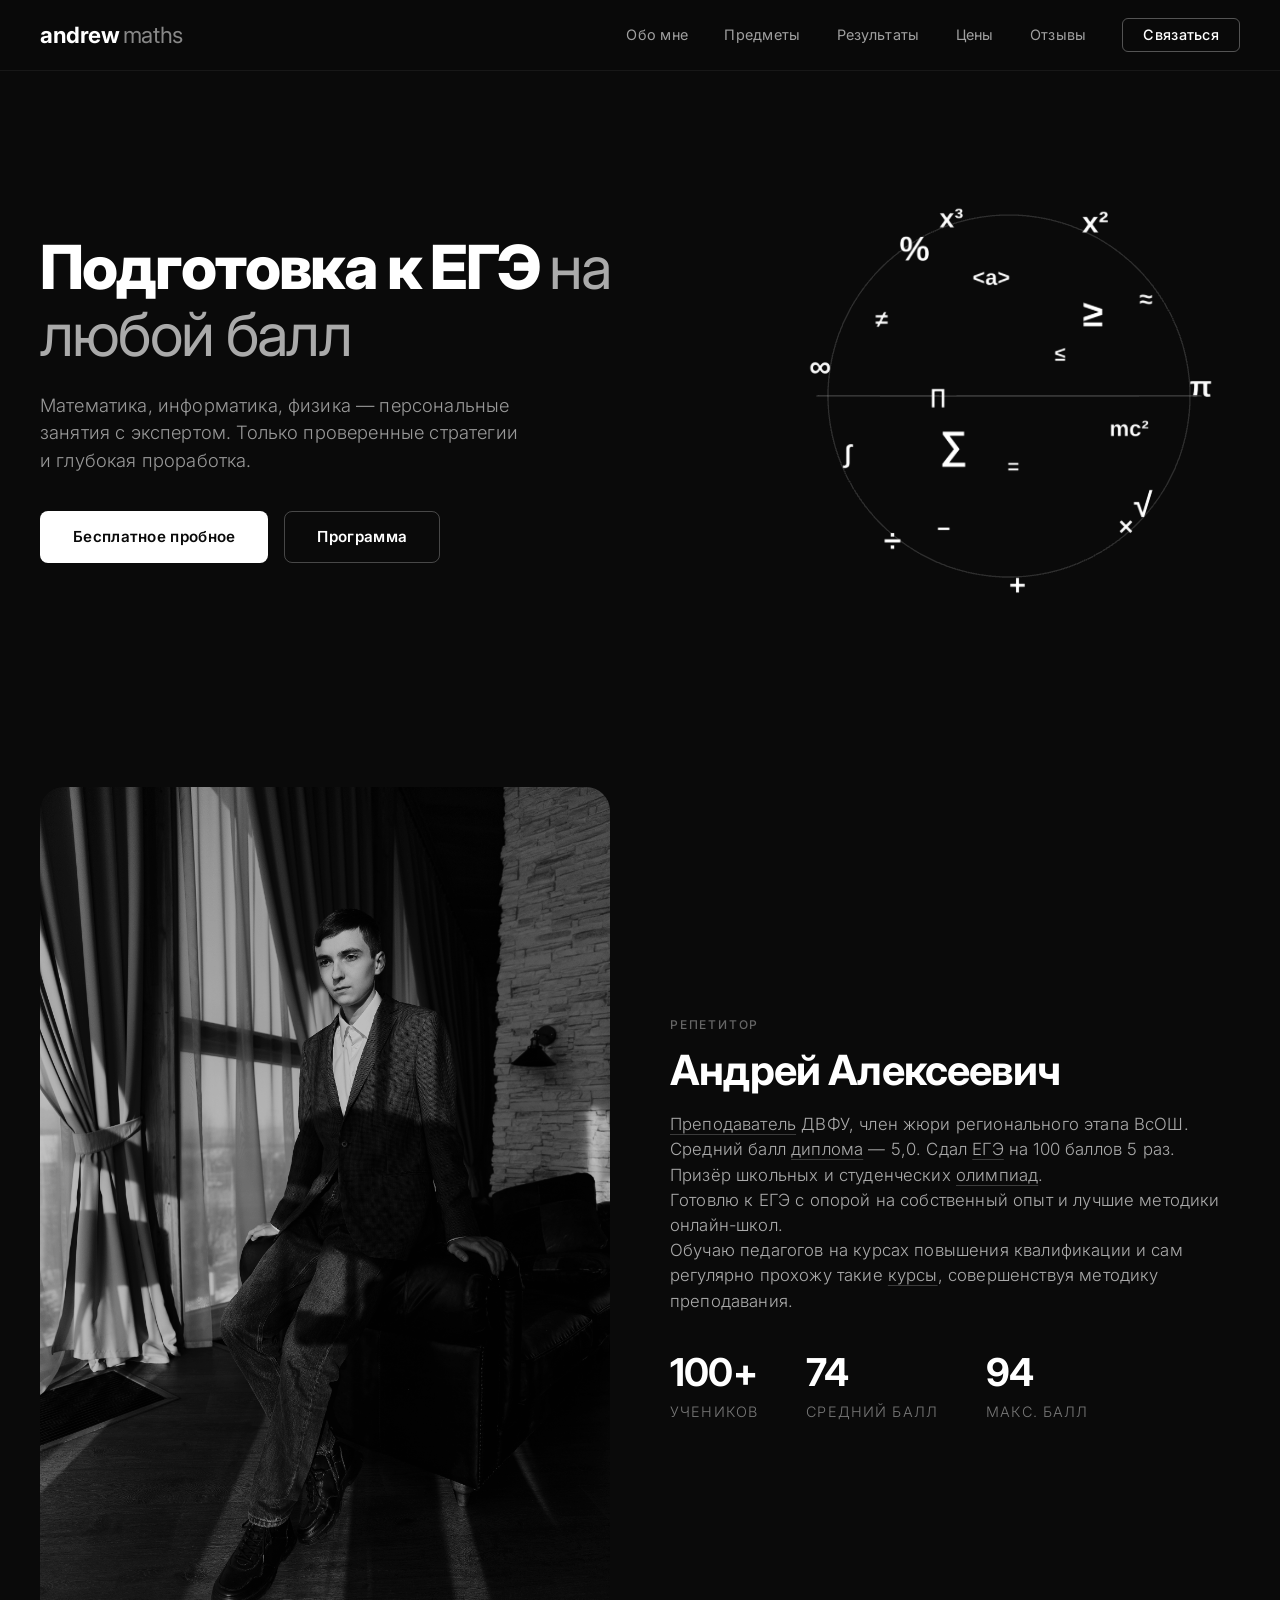
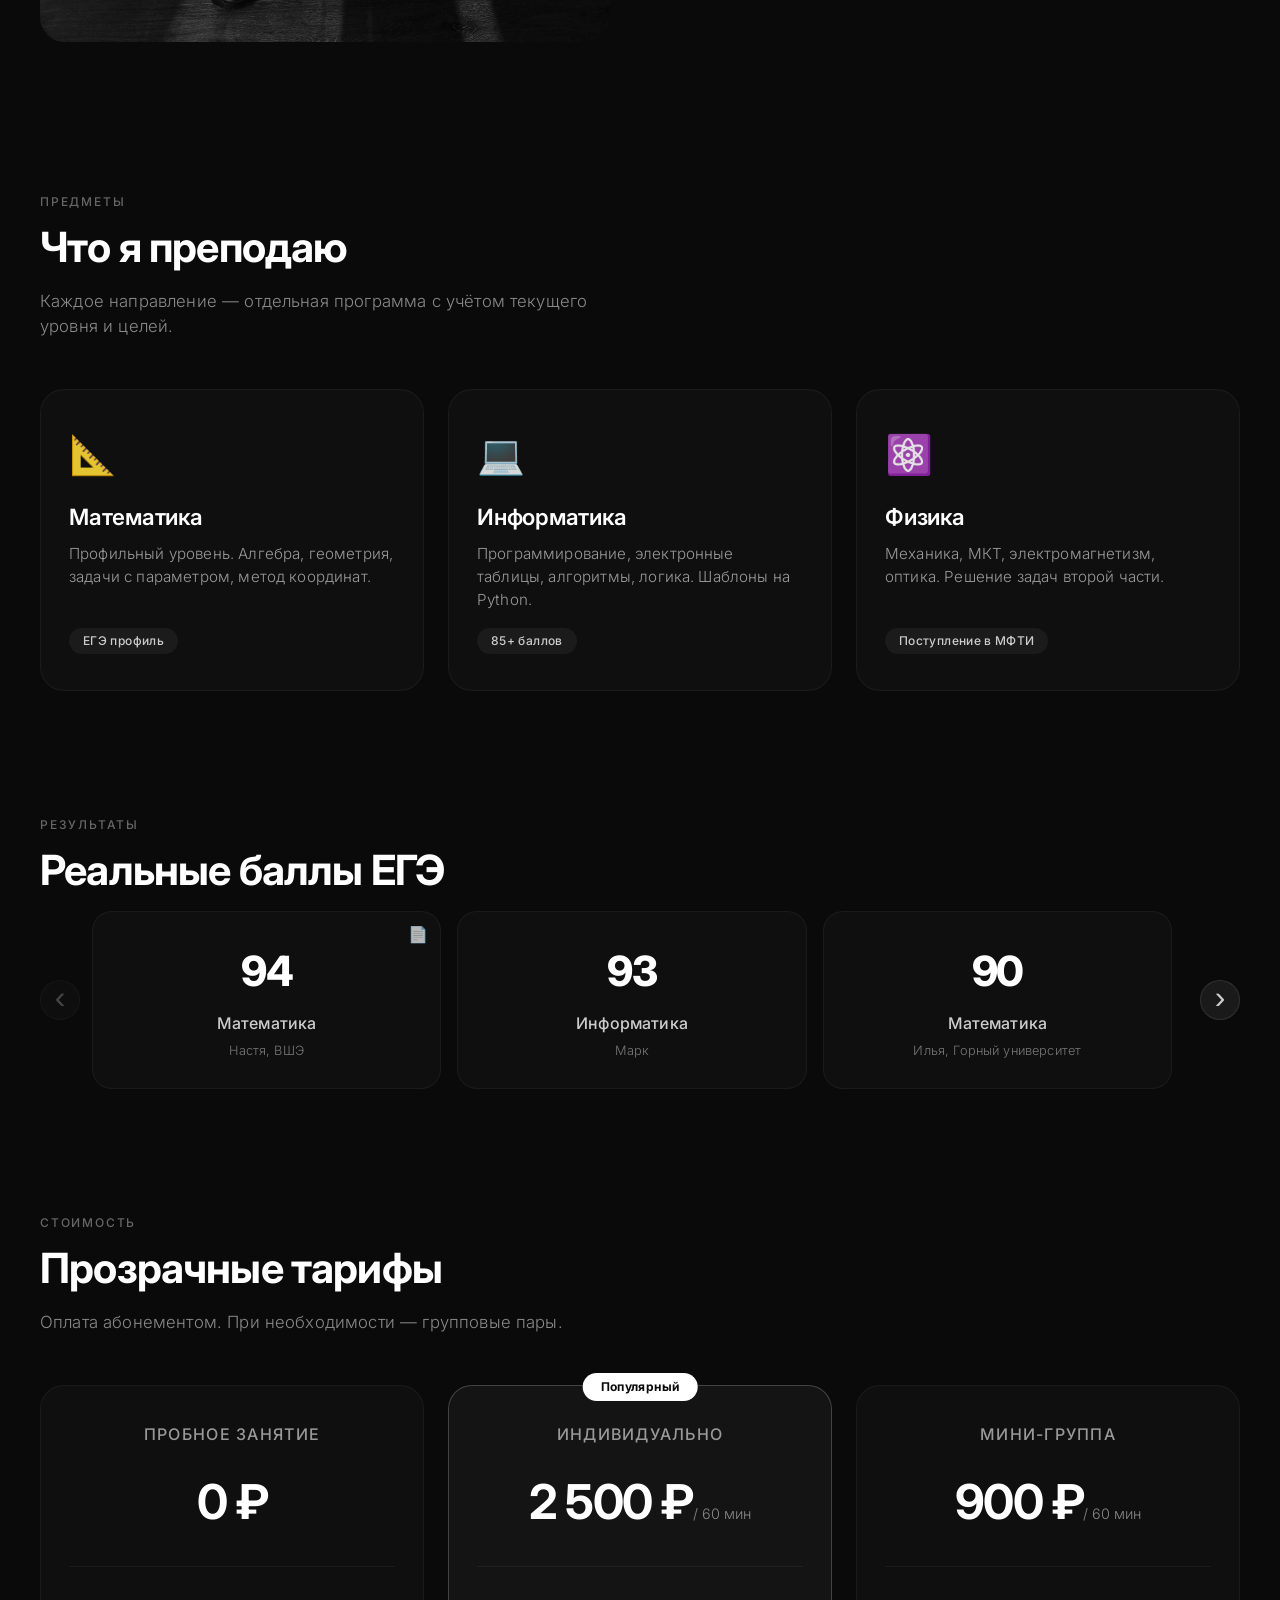
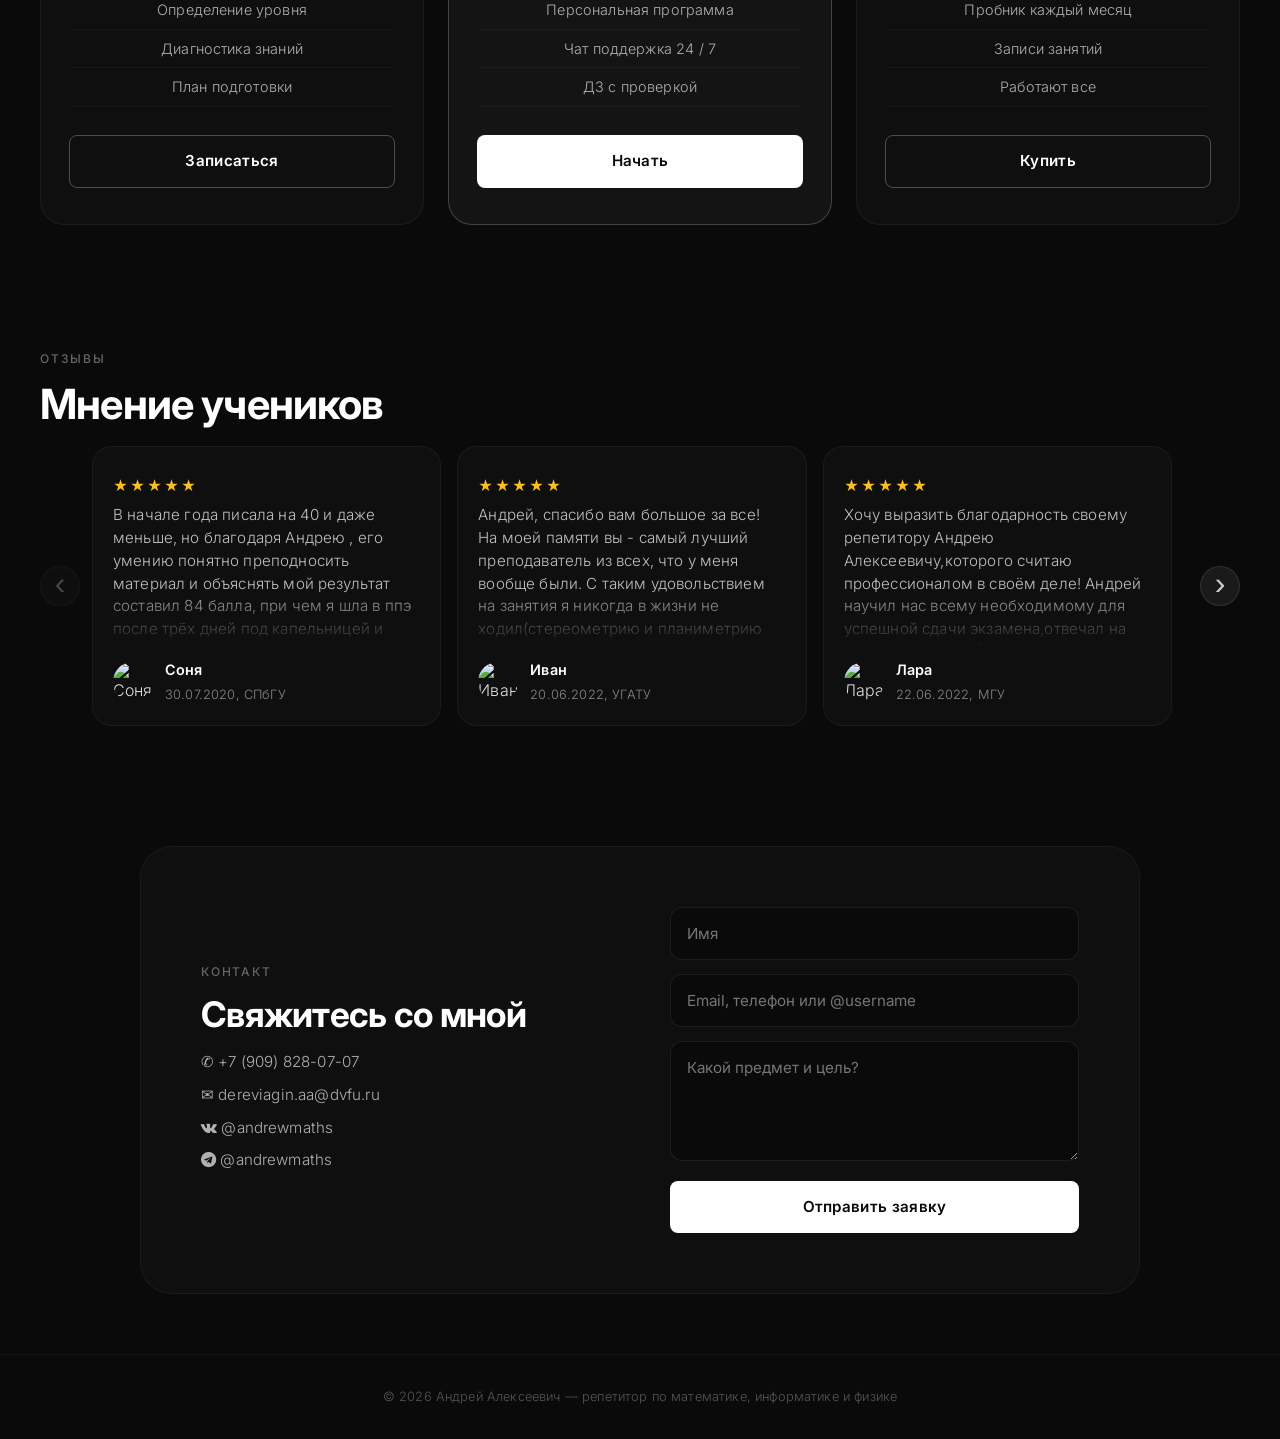
==== index.html @ 200a362a "search" ====
<!doctype html><html lang="en"><head><meta charset="utf-8"/><link rel="icon" type="image/svg+xml" href="data:image/svg+xml,
        <svg xmlns='http://www.w3.org/2000/svg' viewBox='0 0 100 100'>
          <rect width='100' height='100' rx='20' fill='%230a0a0a'/>
          <text x='50%25' y='52%25' dominant-baseline='middle' text-anchor='middle'
                font-family='Inter, sans-serif' font-weight='700' font-size='48'
                fill='%23ffffff' letter-spacing='-0.02em'>am</text>
        </svg>"><meta name="viewport" content="width=device-width,initial-scale=1"/><meta name="theme-color" content="#000000"/><meta name="description" content="Профессиональный репетитор по математике, информатике и физике"/><meta name="robots" content="index, follow"><link rel="manifest" href="./manifest.json"/><link rel="preconnect" href="https://fonts.googleapis.com"><link rel="preconnect" href="https://fonts.gstatic.com" crossorigin><link href="https://fonts.googleapis.com/css2?family=Inter:wght@300;400;500;600;700;800&display=swap" rel="stylesheet"><link rel="stylesheet" href="https://cdnjs.cloudflare.com/ajax/libs/font-awesome/4.7.0/css/font-awesome.min.css"><title>Андрей Алексеевич — репетитор по математике, информатике и физике | ЕГЭ</title><meta name="google-site-verification" content="Z67uycMbv_BQVOqnhxDj5h13oyRwPDEn9C5eAbbLmZs"/><script defer="defer" src="./static/js/main.f28dd991.js"></script><link href="./static/css/main.6a797fc1.css" rel="stylesheet"></head><body><noscript>You need to enable JavaScript to run this app.</noscript><div id="root"></div></body></html>
---- static/css/main.6a797fc1.css ----
*{box-sizing:border-box;margin:0;padding:0}body{background:#0a0a0a;color:#e0e0e0;font-family:Inter,sans-serif;font-weight:300;letter-spacing:.01em;line-height:1.5;scroll-behavior:smooth}.container{margin:0 auto;max-width:1200px;padding:0 24px}header{backdrop-filter:blur(18px);-webkit-backdrop-filter:blur(18px);background:#0a0a0ad9;border-bottom:1px solid #ffffff0f;position:-webkit-sticky;position:sticky;top:0;z-index:100}.header-inner{align-items:center;display:flex;justify-content:space-between;padding:18px 0}.logo{color:#fff;cursor:pointer;font-size:1.4rem;font-weight:700;letter-spacing:-.02em;text-decoration:none;white-space:nowrap}.logo span{color:#888;font-weight:400}nav li div{color:#a0a0a0;font-size:.9rem;font-weight:400;letter-spacing:.02em;text-decoration:none;transition:color .25s ease}nav li div:hover{color:#fff;cursor:pointer}.btn-nav{border:1px solid #ffffff4d;border-radius:6px;color:#fff!important;font-weight:500;padding:5px 20px;transition:all .25s ease}.btn-nav:hover{background:#fff;border-color:#fff;color:#0a0a0a!important}nav ul{display:flex;gap:36px;list-style:none}.burger,nav ul{align-items:center}.burger{background:none;border:none;cursor:pointer;display:none;flex-direction:column;gap:5px;justify-content:center;padding:4px;position:relative;z-index:101}.burger span{background:#e0e0e0;display:block;height:1.5px;transition:transform .3s ease,opacity .3s ease;width:22px}.burger.active span:first-child{transform:translateY(6.5px) rotate(45deg)}.burger.active span:nth-child(2){opacity:0}.burger.active span:nth-child(3){transform:translateY(-6.5px) rotate(-45deg)}.hero{padding:100px 0 80px}.hero-grid{grid-gap:60px;align-items:center;display:grid;gap:60px;grid-template-columns:1.2fr .8fr}.hero-text h1{color:#fff;font-size:3.8rem;font-weight:800;letter-spacing:-.03em;line-height:1.1;margin-bottom:24px}.hero-text h1 .accent{color:#aaa;font-weight:400}.hero-text p{color:#999;font-size:1.15rem;font-weight:300;margin-bottom:36px;max-width:480px}.hero-buttons{display:flex;flex-wrap:wrap;gap:16px}.btn{background:#fff;border:1px solid #0000;border-radius:8px;color:#0a0a0a;cursor:pointer;display:inline-block;font-size:.95rem;font-weight:600;letter-spacing:.02em;padding:14px 32px;text-align:center;text-decoration:none;transition:all .25s ease}.btn:hover{background:#0a0a0a;border-color:#fff;color:#fff}.btn-outline{background:#0000;border:1px solid #ffffff40;color:#fff}.btn-outline:hover{background:#fff;color:#0a0a0a}.section-tag{color:#666;display:inline-block;font-size:.75rem;font-weight:500;letter-spacing:.15em;margin-bottom:12px;text-transform:uppercase}.section-title{color:#fff;font-size:2.6rem;font-weight:700;letter-spacing:-.02em;line-height:1.2;margin-bottom:16px}.section-sub{color:#888;font-size:1.05rem;font-weight:300;margin-bottom:50px;max-width:550px}.about-grid{grid-gap:60px;align-items:center;display:grid;gap:60px;grid-template-columns:1fr 1fr}.about-image img{border-radius:24px;opacity:.8;width:100%}.doc-link{color:#aaa;cursor:pointer;text-decoration:underline;-webkit-text-decoration-color:#fff3;text-decoration-color:#fff3;text-underline-offset:4px;transition:all .25s}.doc-link:hover{color:#fff;-webkit-text-decoration-color:#fff;text-decoration-color:#fff}.stat-row{display:flex;gap:48px;margin-top:30px}.stat h3{color:#fff;font-size:2.4rem;font-weight:700;letter-spacing:-.02em}.stat p{color:#777;font-size:.9rem;letter-spacing:.08em;text-transform:uppercase}.bento-grid{grid-gap:24px;display:grid;gap:24px;grid-template-columns:repeat(3,1fr)}.bento-card{background:#0f0f0f;border:1px solid #ffffff0d;border-radius:24px;cursor:pointer;display:flex;flex-direction:column;padding:36px 28px;transition:all .3s ease}.bento-card:hover{background:#141414;border-color:#ffffff1f;transform:translateY(-4px)}.bento-card .icon{font-size:2.4rem;margin-bottom:16px;opacity:.9}.bento-card h3{color:#fff;font-size:1.4rem;font-weight:600;letter-spacing:-.01em;margin-bottom:10px}.bento-card p{color:#999;font-size:.95rem;line-height:1.5;margin-bottom:16px}.bento-card .tag{align-self:flex-start;background:#ffffff0d;border-radius:20px;color:#ccc;font-size:.75rem;font-weight:500;letter-spacing:.03em;margin-top:auto;padding:4px 14px}.results-grid{grid-gap:24px;display:grid;gap:24px;grid-template-columns:repeat(3,1fr);margin-top:20px}.result-card{padding:28px}.result-card .score{font-size:3.2rem}.pricing-grid{grid-gap:24px;display:grid;gap:24px;grid-template-columns:repeat(3,1fr)}.price-card{background:#0f0f0f;border:1px solid #ffffff0d;border-radius:24px;padding:36px 28px;text-align:center;transition:all .3s ease}.price-card.featured{background:#141414;border-color:#fff3;position:relative}.badge{background:#fff;border-radius:20px;color:#0a0a0a;font-size:.75rem;font-weight:700;left:50%;letter-spacing:.03em;padding:5px 18px;position:absolute;top:-13px;transform:translateX(-50%)}.price-card h3{color:#999;font-size:1rem;font-weight:500;letter-spacing:.08em;margin-bottom:20px;text-transform:uppercase}.price{color:#fff;font-size:3rem;font-weight:700;letter-spacing:-.03em;margin:16px 0;white-space:nowrap}.price span{color:#888;font-size:.9rem;font-weight:300;letter-spacing:0}.price-card ul{border-top:1px solid #ffffff0d;list-style:none;margin:28px 0;padding-top:24px}.price-card li{border-bottom:1px solid #ffffff08;color:#b0b0b0;font-size:.9rem;font-weight:300;padding:8px 0}.contact{background:#0f0f0f;border:1px solid #ffffff0d;border-radius:32px;margin:60px auto;max-width:1000px;padding:60px}.contact-grid{grid-gap:60px;align-items:center;display:grid;gap:60px;grid-template-columns:1fr 1fr}.contact-info p{color:#b0b0b0;font-size:.95rem;margin:10px 0}.contact-form input,.contact-form textarea{background:#0a0a0a;border:1px solid #ffffff14;border-radius:12px;color:#e0e0e0;font-family:Inter,sans-serif;font-size:.95rem;margin-bottom:14px;outline:none;padding:16px;transition:border-color .3s;width:100%}.contact-form input:focus,.contact-form textarea:focus{border-color:#ffffff4d}.contact-form textarea{height:120px;resize:vertical}.contact-form-contact:invalid{border-color:#7b4343}.btn-loading{color:#0000!important;opacity:.85;pointer-events:none;position:relative;transition:opacity .2s}.btn-loading:after{animation:btn-spin .6s linear infinite;border:2px solid #00000026;border-radius:50%;border-top-color:#0a0a0a;content:"";height:18px;left:50%;margin-left:-9px;margin-top:-9px;position:absolute;top:50%;width:18px;z-index:1}.btn-outline.btn-loading:after{border-color:#fff #fff3 #fff3}@keyframes btn-spin{to{transform:rotate(1turn)}}.success-placeholder{align-items:center;background:#0f0f0f;bottom:0;color:#aaa;display:none;font-size:.95rem;gap:12px;justify-content:center;padding:16px 20px;position:absolute;width:100%;z-index:100}.success-placeholder .icon{color:#888;font-size:1.2rem;font-weight:100}@keyframes fadeIn{0%{opacity:0;transform:translateY(6px)}to{opacity:1;transform:translateY(0)}}@keyframes fadeOut{0%{opacity:1;transform:translateY(0)}to{opacity:0;transform:translateY(-6px)}}.contact-form-container{position:relative}footer{border-top:1px solid #ffffff0a;color:#555;font-size:.8rem;padding:32px 0;text-align:center}.carousel-container{align-items:center;display:flex;gap:12px;position:relative}.carousel-viewport{flex:1 1;overflow:hidden}.carousel-track{display:flex;gap:16px;transition:transform .4s ease}.carousel-arrow{background:#1a1a1a;border:1px solid #ffffff1a;border-radius:50%;color:#ccc;cursor:pointer;display:flex;flex-shrink:0;font-size:2rem;height:40px;justify-content:center;line-height:1;padding:0;transition:all .2s;width:40px}.carousel-arrow:hover:not(:disabled){background:#fff;border-color:#fff;color:#0a0a0a}.carousel-arrow:disabled{cursor:default;opacity:.3;pointer-events:none}.result-card{background:#0f0f0f;border:1px solid #ffffff0d;border-radius:20px;cursor:default;flex-shrink:0;padding:28px 20px;position:relative;text-align:center}.result-card.clickable{cursor:pointer;transition:border-color .2s}.result-card.clickable:hover{border-color:#fff3}.result-card .score{color:#fff;font-size:2.6rem;font-weight:800;letter-spacing:-.03em;margin-bottom:8px}.result-card .subject{color:#ccc;font-size:1rem;font-weight:500}.result-card .desc{color:#777;font-size:.8rem;margin-top:6px}.blank-indicator{color:#888;font-size:1rem;opacity:.7;position:absolute;right:12px;top:10px}.testimonial-card{background:#0f0f0f;border:1px solid #ffffff0d;border-radius:20px;cursor:pointer;display:flex;flex-direction:column;flex-shrink:0;height:280px;overflow:hidden;padding:28px 20px 20px;text-align:left}.testimonial-top{flex:1 1;margin-bottom:12px;-webkit-mask-image:linear-gradient(180deg,#000 0,#000 65%,#0000);mask-image:linear-gradient(180deg,#000 0,#000 65%,#0000);min-height:0}.testimonial-card .stars{color:#fbbf24;font-size:.9rem;letter-spacing:2px;margin-bottom:8px}.testimonial-card .quote{color:silver;font-size:.95rem;line-height:1.5;margin-bottom:0}.client{align-items:center;display:flex;flex-shrink:0;gap:12px;position:relative;z-index:2}.client img{border-radius:50%;height:40px;object-fit:cover;width:40px}.client strong{color:#fff;display:block;font-size:.9rem;font-weight:600}.client span{color:#888;font-size:.8rem}.reviews-modal-overlay{align-items:center;-webkit-backdrop-filter:blur(6px);backdrop-filter:blur(6px);background:#000000d9;bottom:0;display:flex;justify-content:center;left:0;opacity:0;padding:16px;pointer-events:none;position:fixed;right:0;top:0;transition:opacity .3s ease;z-index:300}.reviews-modal-overlay.active{opacity:1;pointer-events:all}.reviews-modal{background:#0f0f0f;border:1px solid #ffffff14;border-radius:20px;box-shadow:0 20px 60px #000c;display:flex;flex-direction:column;max-height:80vh;max-width:900px;transform:translateY(20px);transition:transform .3s ease;width:100%}.reviews-modal-overlay.active .reviews-modal{transform:translateY(0)}.reviews-modal-header{align-items:flex-start;border-bottom:1px solid #ffffff0f;display:flex;justify-content:space-between;padding:24px 24px 16px}.reviews-modal-title{color:#fff;font-size:1.3rem;font-weight:600}.reviews-modal-body{flex:1 1;overflow-y:auto;padding:24px}.review-full{border-bottom:1px solid #ffffff0d;margin-bottom:24px;padding-bottom:24px}.review-full:last-child{border-bottom:none;margin-bottom:0}.review-full .stars{color:#fbbf24;margin-bottom:8px}.review-full .quote{color:silver;font-size:1rem;line-height:1.6;margin-bottom:12px}.review-full .client{align-items:center;cursor:pointer;display:flex;gap:12px;width:-webkit-fit-content;width:fit-content}.review-full .client img{border-radius:50%;height:40px;width:40px}.review-full .client strong{color:#fff;font-size:.95rem}.review-full .client span{color:#888;font-size:.8rem}.reviews-modal-footer{display:flex;justify-content:flex-end;padding:10px 24px 24px}.openedmodal{overflow-y:hidden}.reviews-modal-body{scrollbar-color:#333 #0f0f0f;scrollbar-width:thin}.reviews-modal-body::-webkit-scrollbar{width:4px}.reviews-modal-body::-webkit-scrollbar-track{background:#0f0f0f}.reviews-modal-body::-webkit-scrollbar-thumb{background:#333;border-radius:2px}.reviews-modal-body::-webkit-scrollbar-thumb:hover{background:#555}.review-imgs-container{display:flex;flex-wrap:wrap;justify-content:space-between}.review-img{margin-top:10px;object-fit:contain;width:48%}.subject-modal-overlay{align-items:center;backdrop-filter:blur(6px);-webkit-backdrop-filter:blur(6px);background:#000000d9;bottom:0;display:flex;justify-content:center;left:0;opacity:0;padding:16px;pointer-events:none;position:fixed;right:0;top:0;transition:opacity .3s ease;z-index:300}.subject-modal-overlay.active{opacity:1;pointer-events:all}.subject-modal{background:#0f0f0f;border:1px solid #ffffff14;border-radius:20px;box-shadow:0 20px 60px #000c;display:flex;flex-direction:column;max-height:80vh;max-width:650px;transform:translateY(20px);transition:transform .3s ease;width:100%}.subject-modal-overlay.active .subject-modal{transform:translateY(0)}.subject-modal-header{align-items:flex-start;border-bottom:1px solid #ffffff0f;display:flex;justify-content:space-between;padding:24px 24px 16px}.subject-modal-title{color:#fff;font-size:1.3rem;font-weight:600}.subject-modal-body{display:flex;flex:1 1;flex-direction:column;gap:20px;overflow-y:auto;padding:24px;scrollbar-color:#333 #0f0f0f;scrollbar-width:thin}.subject-modal-body::-webkit-scrollbar{width:4px}.subject-modal-body::-webkit-scrollbar-track{background:#0f0f0f}.subject-modal-body::-webkit-scrollbar-thumb{background:#333;border-radius:2px}.subject-modal-body::-webkit-scrollbar-thumb:hover{background:#555}.subject-block{background:#141414;border:1px solid #ffffff0d;border-radius:14px;padding:20px}.block-title{align-items:center;color:#fff;display:flex;font-size:1rem;font-weight:600;gap:8px;margin-bottom:12px}.block-title:before{background:#888;border-radius:50%;content:"";display:inline-block;height:8px;width:8px}#basicBlock .block-title:before{background:#888}#coreBlock .block-title:before{background:#f59e0b}#advancedBlock .block-title:before{background:#ef4444}.task-list{display:flex;flex-direction:column;gap:10px;list-style:none}.task-list li{align-items:baseline;border-bottom:1px solid #ffffff08;display:flex;gap:12px;justify-content:space-between;padding:6px 0}.task-list li:last-child{border-bottom:none}.topic-name{color:#ccc;flex:1 1;font-size:.9rem}.task-nums{color:#888;flex-shrink:0;font-size:.8rem;font-weight:500;min-width:100px;text-align:left;white-space:nowrap}.task-nums span{background:#1a1a1a;border:1px solid #ffffff14;border-radius:4px;color:#ccc;display:inline-block;margin-left:6px;padding:2px 6px}.docs-modal-overlay{align-items:center;-webkit-backdrop-filter:blur(6px);backdrop-filter:blur(6px);background:#000000e6;bottom:0;display:flex;justify-content:center;left:0;opacity:0;padding:16px;pointer-events:none;position:fixed;right:0;top:0;transition:opacity .3s ease;z-index:300}.docs-modal-overlay.active{opacity:1;pointer-events:all}.docs-modal{background:#0f0f0f;border:1px solid #ffffff14;border-radius:20px;box-shadow:0 20px 60px #000c;display:flex;flex-direction:column;max-height:90vh;max-width:1000px;transform:translateY(20px);transition:transform .3s ease;width:100%}.docs-modal-overlay.active .docs-modal{transform:translateY(0)}.docs-modal-header{align-items:center;border-bottom:1px solid #ffffff0f;display:flex;justify-content:space-between;padding:20px 24px 16px}.docs-modal-title{color:#fff;font-size:1.2rem;font-weight:600}.docs-modal-body{overflow-y:auto;padding:24px;scrollbar-color:#333 #0f0f0f;scrollbar-width:thin}.docs-modal-body::-webkit-scrollbar{width:4px}.docs-modal-body::-webkit-scrollbar-track{background:#0f0f0f}.docs-modal-body::-webkit-scrollbar-thumb{background:#333;border-radius:2px}.docs-modal-body::-webkit-scrollbar-thumb:hover{background:#555}.doc-card{background:#141414;border:1px solid #ffffff0d;border-radius:14px;margin-bottom:24px;overflow:hidden}.doc-card:last-child{margin-bottom:0}.doc-card img{background:#0a0a0a;display:block;object-fit:contain;width:100%}.doc-caption{color:#aaa;font-size:.9rem;padding:12px 16px;text-align:center}.docs-modal-footer{display:flex;justify-content:flex-end;padding:10px 24px 24px}.results-ege-modal-overlay{align-items:center;-webkit-backdrop-filter:blur(6px);backdrop-filter:blur(6px);background:#000000d9;bottom:0;display:flex;justify-content:center;left:0;opacity:0;padding:16px;pointer-events:none;position:fixed;right:0;top:0;transition:opacity .3s ease;z-index:300}.results-ege-modal-overlay.active{opacity:1;pointer-events:all}.results-ege-modal{background:#0f0f0f;border:1px solid #ffffff14;border-radius:20px;box-shadow:0 20px 60px #000c;display:flex;flex-direction:column;max-height:80vh;max-width:600px;transform:translateY(20px);transition:transform .3s ease;width:100%}.results-ege-modal-overlay.active .results-ege-modal{transform:translateY(0)}.results-ege-modal-header{align-items:center;border-bottom:1px solid #ffffff0f;display:flex;justify-content:space-between;padding:24px 24px 16px}.results-ege-modal-title{color:#fff;font-size:1.2rem;font-weight:600}.modal-close{background:none;border:none;color:#888;cursor:pointer;font-size:1.8rem;line-height:1}.modal-close:hover{color:#fff}.results-ege-modal-body{flex:1 1;overflow-y:auto;padding:16px 24px 24px;scrollbar-color:#333 #0f0f0f;scrollbar-width:thin}.results-ege-modal-body::-webkit-scrollbar{width:4px}.results-ege-modal-body::-webkit-scrollbar-track{background:#0f0f0f}.results-ege-modal-body::-webkit-scrollbar-thumb{background:#333;border-radius:2px}.results-ege-modal-body::-webkit-scrollbar-thumb:hover{background:#555}.table-wrapper{overflow-x:auto}.results-ege-table{border-collapse:collapse;font-size:.9rem;width:100%}.results-ege-table th{background:#141414;border-bottom:1px solid #ffffff0f;color:#888;font-size:.75rem;font-weight:500;letter-spacing:.05em;padding:12px 16px;text-align:left;text-transform:uppercase}.results-ege-table td{border-bottom:1px solid #ffffff0a;color:#ccc;padding:12px 16px}.results-ege-table tbody tr:hover{background:#141414}.results-ege-table tbody tr:last-child td{border-bottom:none}.blanks-link{border-bottom:1px dashed #fff3;color:#aaa;font-size:.85rem;text-decoration:none;transition:.2s}.blanks-link:hover{border-color:#fff;color:#fff}.results-ege-modal-footer{display:flex;justify-content:flex-end;padding:10px 24px 24px}.results-ege-withblanks{cursor:pointer}@media (min-width:800px) and (max-width:1249px){.header-inner,.mobile-container{padding-left:20px;padding-right:20px}.price{font-size:2rem}}@media (max-width:799px){.review-img{width:100%}.header-inner,.mobile-container{padding-left:20px;padding-right:20px}.contact{padding:30px}.about-grid,.bento-grid,.contact-grid,.hero-grid,.pricing-grid,.results-grid,.testimonial-grid{grid-template-columns:1fr}.hero-text h1{font-size:2.4rem}.hero-image{display:none}.section-title{font-size:2rem}.burger{display:flex;z-index:101}nav ul{align-items:center;-webkit-backdrop-filter:blur(16px);backdrop-filter:blur(16px);background:#0a0a0afa;box-sizing:border-box;display:flex;flex-direction:column;gap:24px;height:auto;justify-content:flex-start;left:0;margin:0;min-height:100vh;padding:100px 20px 60px;position:fixed;right:0;top:0;transform:translateY(-100%);transition:transform .4s ease;z-index:100}nav ul.active{transform:translateY(0)}.carousel-arrow{display:none}.carousel-viewport{-webkit-overflow-scrolling:touch;overflow-x:auto;padding-bottom:8px;scroll-snap-type:x mandatory}.carousel-track{gap:12px}.carousel-viewport::-webkit-scrollbar{display:none}.result-card,.testimonial-card{flex:0 0 80%!important;scroll-snap-align:start}.success-placeholder{padding:10px}}
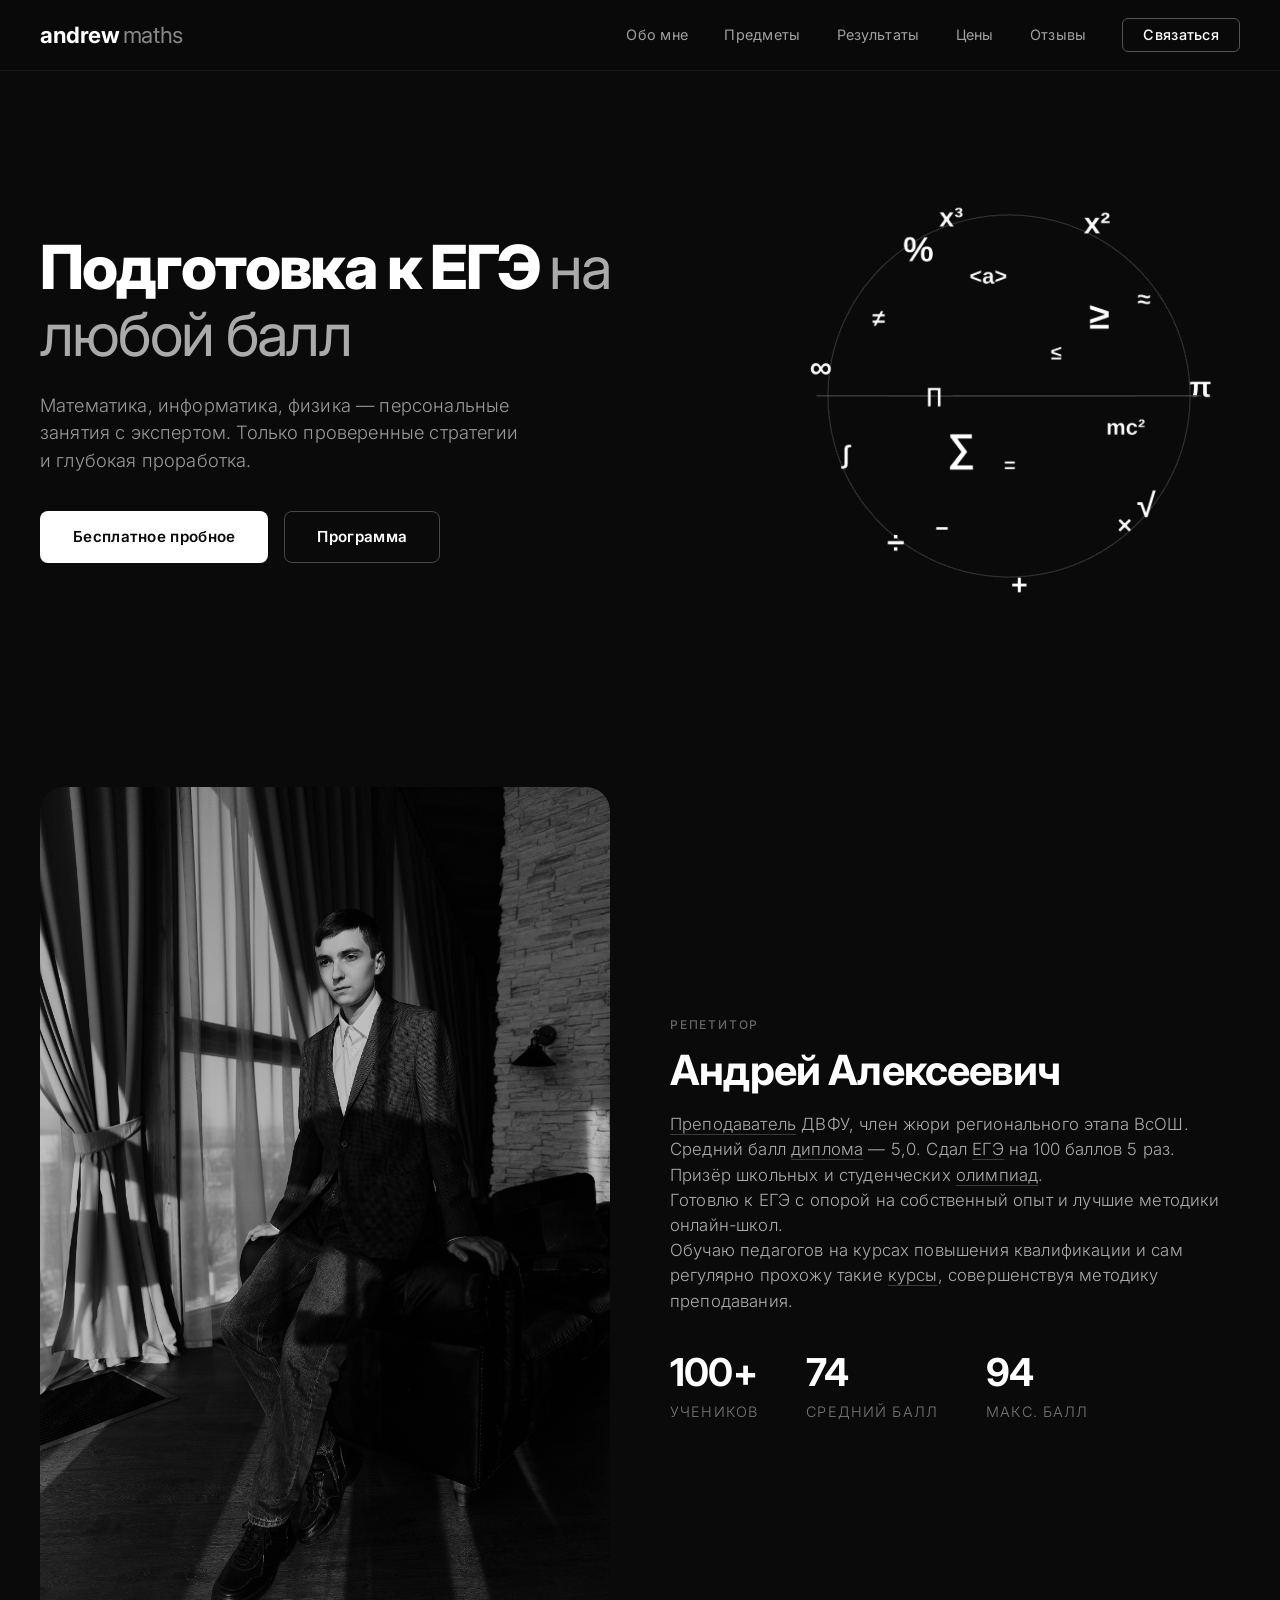
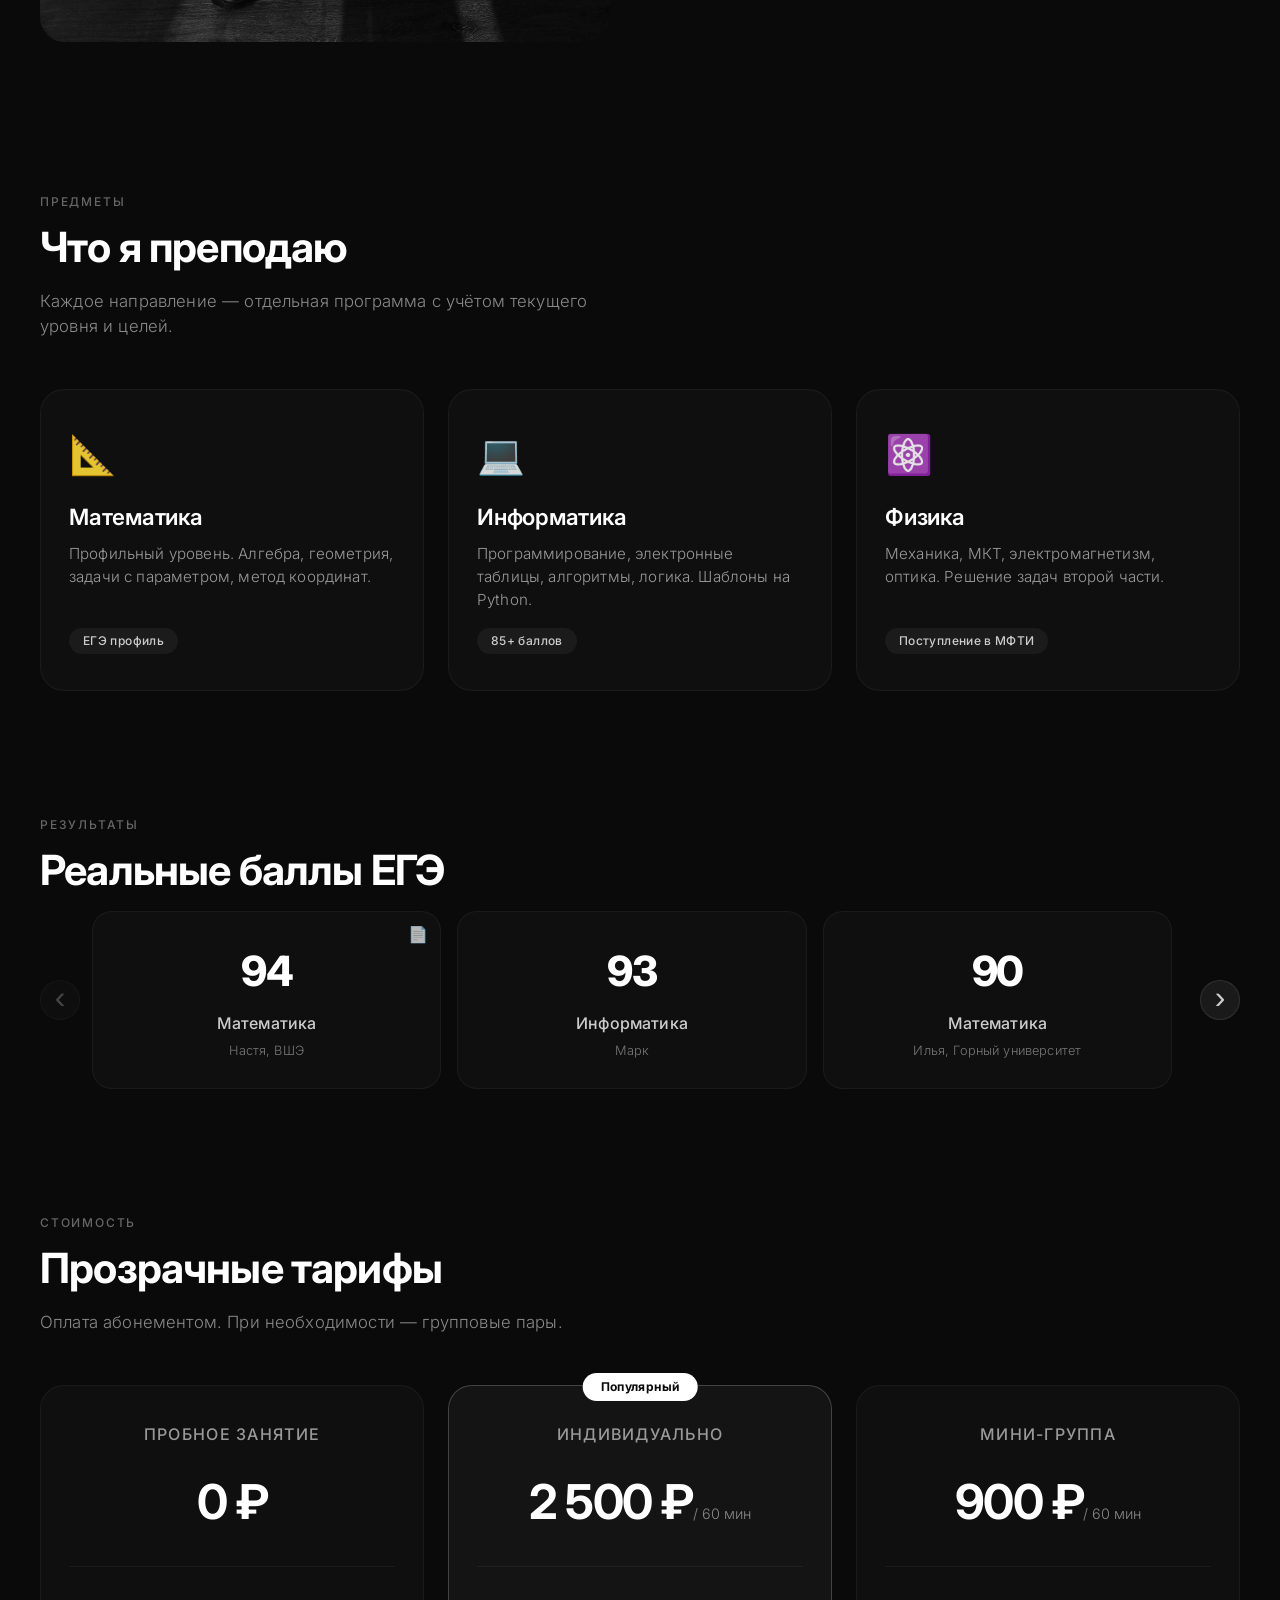
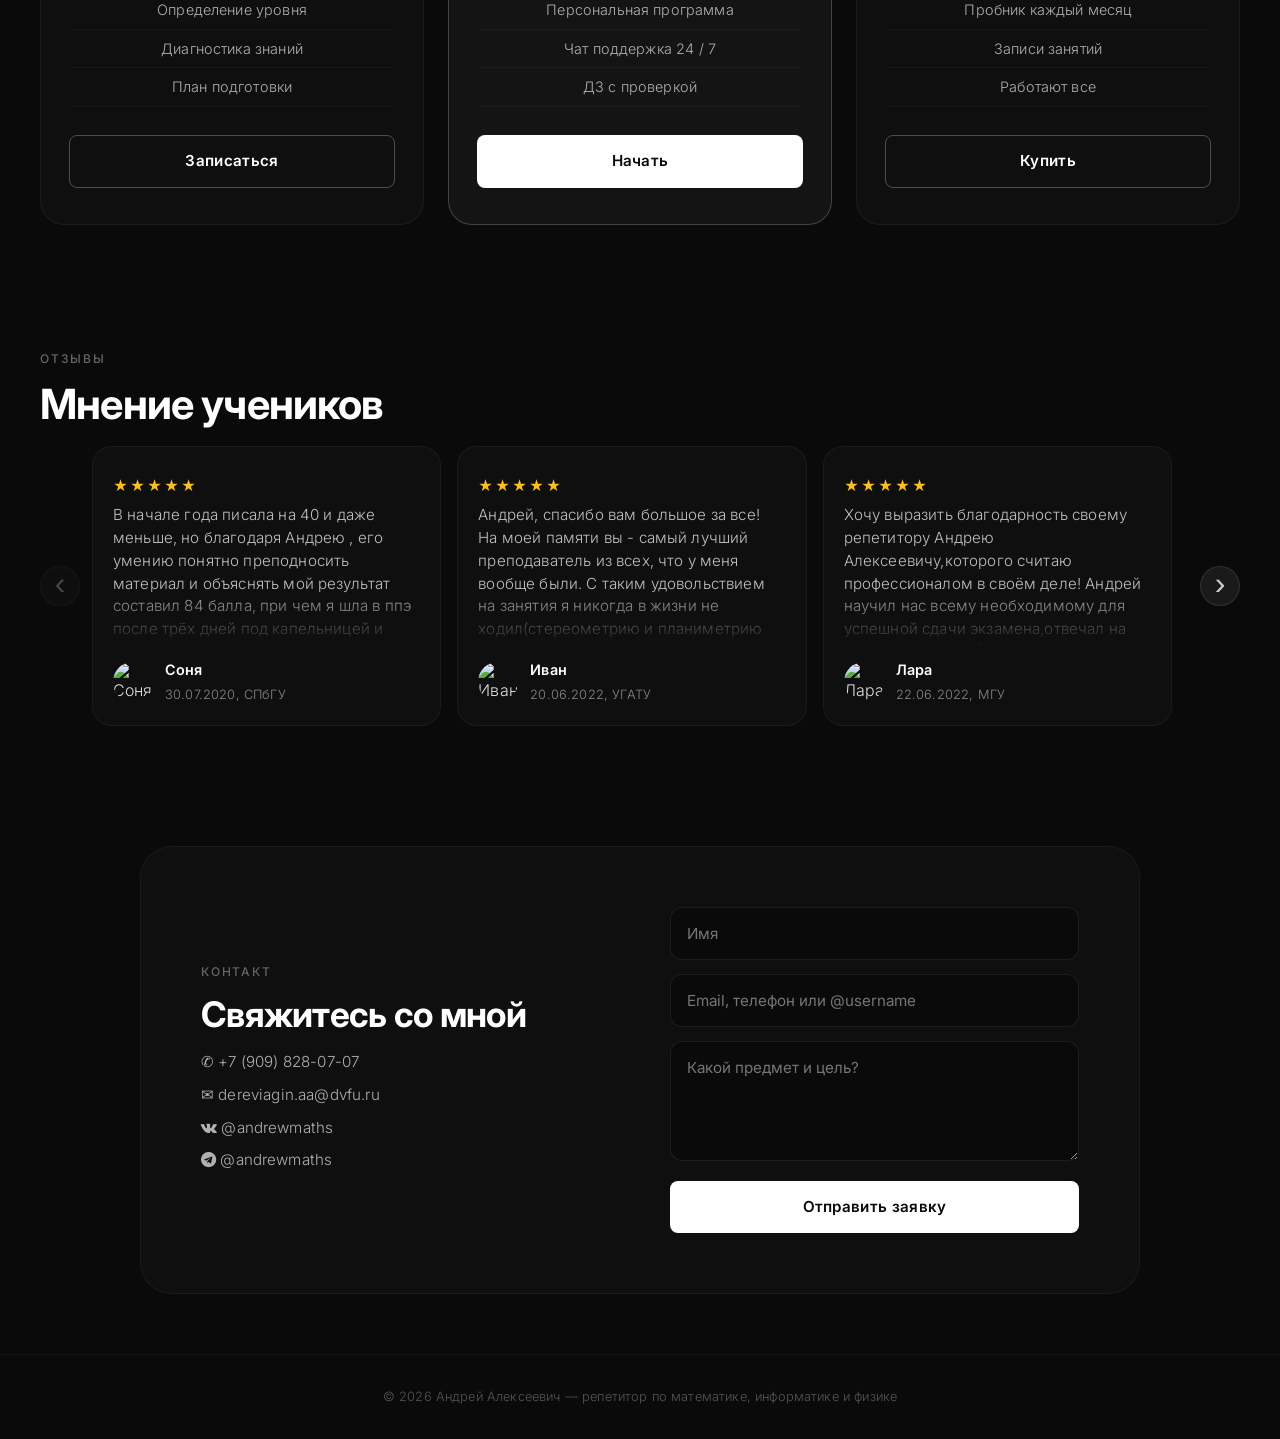
==== commit 73f261f6: "fix reviews" ====
--- a/index.html
+++ b/index.html
@@ -4,4 +4,4 @@
           <text x='50%25' y='52%25' dominant-baseline='middle' text-anchor='middle'
                 font-family='Inter, sans-serif' font-weight='700' font-size='48'
                 fill='%23ffffff' letter-spacing='-0.02em'>am</text>
-        </svg>"><meta name="viewport" content="width=device-width,initial-scale=1"/><meta name="theme-color" content="#000000"/><meta name="description" content="Профессиональный репетитор по математике, информатике и физике"/><meta name="robots" content="index, follow"><link rel="manifest" href="./manifest.json"/><link rel="preconnect" href="https://fonts.googleapis.com"><link rel="preconnect" href="https://fonts.gstatic.com" crossorigin><link href="https://fonts.googleapis.com/css2?family=Inter:wght@300;400;500;600;700;800&display=swap" rel="stylesheet"><link rel="stylesheet" href="https://cdnjs.cloudflare.com/ajax/libs/font-awesome/4.7.0/css/font-awesome.min.css"><title>Андрей Алексеевич — репетитор по математике, информатике и физике | ЕГЭ</title><meta name="google-site-verification" content="Z67uycMbv_BQVOqnhxDj5h13oyRwPDEn9C5eAbbLmZs"/><script defer="defer" src="./static/js/main.f28dd991.js"></script><link href="./static/css/main.6a797fc1.css" rel="stylesheet"></head><body><noscript>You need to enable JavaScript to run this app.</noscript><div id="root"></div></body></html>+        </svg>"><meta name="viewport" content="width=device-width,initial-scale=1"/><meta name="theme-color" content="#000000"/><meta name="description" content="Профессиональный репетитор по математике, информатике и физике"/><meta name="robots" content="index, follow"><link rel="manifest" href="./manifest.json"/><link rel="preconnect" href="https://fonts.googleapis.com"><link rel="preconnect" href="https://fonts.gstatic.com" crossorigin><link href="https://fonts.googleapis.com/css2?family=Inter:wght@300;400;500;600;700;800&display=swap" rel="stylesheet"><link rel="stylesheet" href="https://cdnjs.cloudflare.com/ajax/libs/font-awesome/4.7.0/css/font-awesome.min.css"><title>Андрей Алексеевич — репетитор по математике, информатике и физике | ЕГЭ</title><meta name="google-site-verification" content="Z67uycMbv_BQVOqnhxDj5h13oyRwPDEn9C5eAbbLmZs"/><script defer="defer" src="./static/js/main.4a239598.js"></script><link href="./static/css/main.1c7e391f.css" rel="stylesheet"></head><body><noscript>You need to enable JavaScript to run this app.</noscript><div id="root"></div></body></html>
--- a/static/css/main.1c7e391f.css
+++ b/static/css/main.1c7e391f.css
@@ -0,0 +1 @@
+*{box-sizing:border-box;margin:0;padding:0}body{background:#0a0a0a;color:#e0e0e0;font-family:Inter,sans-serif;font-weight:300;letter-spacing:.01em;line-height:1.5;scroll-behavior:smooth}.container{margin:0 auto;max-width:1200px;padding:0 24px}header{backdrop-filter:blur(18px);-webkit-backdrop-filter:blur(18px);background:#0a0a0ad9;border-bottom:1px solid #ffffff0f;position:-webkit-sticky;position:sticky;top:0;z-index:100}.header-inner{align-items:center;display:flex;justify-content:space-between;padding:18px 0}.logo{color:#fff;cursor:pointer;font-size:1.4rem;font-weight:700;letter-spacing:-.02em;text-decoration:none;white-space:nowrap}.logo span{color:#888;font-weight:400}nav li div{color:#a0a0a0;font-size:.9rem;font-weight:400;letter-spacing:.02em;text-decoration:none;transition:color .25s ease}nav li div:hover{color:#fff;cursor:pointer}.btn-nav{border:1px solid #ffffff4d;border-radius:6px;color:#fff!important;font-weight:500;padding:5px 20px;transition:all .25s ease}.btn-nav:hover{background:#fff;border-color:#fff;color:#0a0a0a!important}nav ul{display:flex;gap:36px;list-style:none}.burger,nav ul{align-items:center}.burger{background:none;border:none;cursor:pointer;display:none;flex-direction:column;gap:5px;justify-content:center;padding:4px;position:relative;z-index:101}.burger span{background:#e0e0e0;display:block;height:1.5px;transition:transform .3s ease,opacity .3s ease;width:22px}.burger.active span:first-child{transform:translateY(6.5px) rotate(45deg)}.burger.active span:nth-child(2){opacity:0}.burger.active span:nth-child(3){transform:translateY(-6.5px) rotate(-45deg)}.hero{padding:100px 0 80px}.hero-grid{grid-gap:60px;align-items:center;display:grid;gap:60px;grid-template-columns:1.2fr .8fr}.hero-text h1{color:#fff;font-size:3.8rem;font-weight:800;letter-spacing:-.03em;line-height:1.1;margin-bottom:24px}.hero-text h1 .accent{color:#aaa;font-weight:400}.hero-text p{color:#999;font-size:1.15rem;font-weight:300;margin-bottom:36px;max-width:480px}.hero-buttons{display:flex;flex-wrap:wrap;gap:16px}.btn{background:#fff;border:1px solid #0000;border-radius:8px;color:#0a0a0a;cursor:pointer;display:inline-block;font-size:.95rem;font-weight:600;letter-spacing:.02em;padding:14px 32px;text-align:center;text-decoration:none;transition:all .25s ease}.btn:hover{background:#0a0a0a;border-color:#fff;color:#fff}.btn-outline{background:#0000;border:1px solid #ffffff40;color:#fff}.btn-outline:hover{background:#fff;color:#0a0a0a}.section-tag{color:#666;display:inline-block;font-size:.75rem;font-weight:500;letter-spacing:.15em;margin-bottom:12px;text-transform:uppercase}.section-title{color:#fff;font-size:2.6rem;font-weight:700;letter-spacing:-.02em;line-height:1.2;margin-bottom:16px}.section-sub{color:#888;font-size:1.05rem;font-weight:300;margin-bottom:50px;max-width:550px}.about-grid{grid-gap:60px;align-items:center;display:grid;gap:60px;grid-template-columns:1fr 1fr}.about-image img{border-radius:24px;opacity:.8;width:100%}.doc-link{color:#aaa;cursor:pointer;text-decoration:underline;-webkit-text-decoration-color:#fff3;text-decoration-color:#fff3;text-underline-offset:4px;transition:all .25s}.doc-link:hover{color:#fff;-webkit-text-decoration-color:#fff;text-decoration-color:#fff}.stat-row{display:flex;gap:48px;margin-top:30px}.stat h3{color:#fff;font-size:2.4rem;font-weight:700;letter-spacing:-.02em}.stat p{color:#777;font-size:.9rem;letter-spacing:.08em;text-transform:uppercase}.bento-grid{grid-gap:24px;display:grid;gap:24px;grid-template-columns:repeat(3,1fr)}.bento-card{background:#0f0f0f;border:1px solid #ffffff0d;border-radius:24px;cursor:pointer;display:flex;flex-direction:column;padding:36px 28px;transition:all .3s ease}.bento-card:hover{background:#141414;border-color:#ffffff1f;transform:translateY(-4px)}.bento-card .icon{font-size:2.4rem;margin-bottom:16px;opacity:.9}.bento-card h3{color:#fff;font-size:1.4rem;font-weight:600;letter-spacing:-.01em;margin-bottom:10px}.bento-card p{color:#999;font-size:.95rem;line-height:1.5;margin-bottom:16px}.bento-card .tag{align-self:flex-start;background:#ffffff0d;border-radius:20px;color:#ccc;font-size:.75rem;font-weight:500;letter-spacing:.03em;margin-top:auto;padding:4px 14px}.results-grid{grid-gap:24px;display:grid;gap:24px;grid-template-columns:repeat(3,1fr);margin-top:20px}.result-card{padding:28px}.result-card .score{font-size:3.2rem}.pricing-grid{grid-gap:24px;display:grid;gap:24px;grid-template-columns:repeat(3,1fr)}.price-card{background:#0f0f0f;border:1px solid #ffffff0d;border-radius:24px;padding:36px 28px;text-align:center;transition:all .3s ease}.price-card.featured{background:#141414;border-color:#fff3;position:relative}.badge{background:#fff;border-radius:20px;color:#0a0a0a;font-size:.75rem;font-weight:700;left:50%;letter-spacing:.03em;padding:5px 18px;position:absolute;top:-13px;transform:translateX(-50%)}.price-card h3{color:#999;font-size:1rem;font-weight:500;letter-spacing:.08em;margin-bottom:20px;text-transform:uppercase}.price{color:#fff;font-size:3rem;font-weight:700;letter-spacing:-.03em;margin:16px 0;white-space:nowrap}.price span{color:#888;font-size:.9rem;font-weight:300;letter-spacing:0}.price-card ul{border-top:1px solid #ffffff0d;list-style:none;margin:28px 0;padding-top:24px}.price-card li{border-bottom:1px solid #ffffff08;color:#b0b0b0;font-size:.9rem;font-weight:300;padding:8px 0}.contact{background:#0f0f0f;border:1px solid #ffffff0d;border-radius:32px;margin:60px auto;max-width:1000px;padding:60px}.contact-grid{grid-gap:60px;align-items:center;display:grid;gap:60px;grid-template-columns:1fr 1fr}.contact-info p{color:#b0b0b0;font-size:.95rem;margin:10px 0}.contact-form input,.contact-form textarea{background:#0a0a0a;border:1px solid #ffffff14;border-radius:12px;color:#e0e0e0;font-family:Inter,sans-serif;font-size:.95rem;margin-bottom:14px;outline:none;padding:16px;transition:border-color .3s;width:100%}.contact-form input:focus,.contact-form textarea:focus{border-color:#ffffff4d}.contact-form textarea{height:120px;resize:vertical}.contact-form-contact:invalid{border-color:#7b4343}.btn-loading{color:#0000!important;opacity:.85;pointer-events:none;position:relative;transition:opacity .2s}.btn-loading:after{animation:btn-spin .6s linear infinite;border:2px solid #00000026;border-radius:50%;border-top-color:#0a0a0a;content:"";height:18px;left:50%;margin-left:-9px;margin-top:-9px;position:absolute;top:50%;width:18px;z-index:1}.btn-outline.btn-loading:after{border-color:#fff #fff3 #fff3}@keyframes btn-spin{to{transform:rotate(1turn)}}.success-placeholder{align-items:center;background:#0f0f0f;bottom:0;color:#aaa;display:none;font-size:.95rem;gap:12px;justify-content:center;padding:16px 20px;position:absolute;width:100%;z-index:100}.success-placeholder .icon{color:#888;font-size:1.2rem;font-weight:100}@keyframes fadeIn{0%{opacity:0;transform:translateY(6px)}to{opacity:1;transform:translateY(0)}}@keyframes fadeOut{0%{opacity:1;transform:translateY(0)}to{opacity:0;transform:translateY(-6px)}}.contact-form-container{position:relative}footer{border-top:1px solid #ffffff0a;color:#555;font-size:.8rem;padding:32px 0;text-align:center}.carousel-container{align-items:center;display:flex;gap:12px;position:relative}.carousel-viewport{flex:1 1;overflow:hidden}.carousel-track{display:flex;gap:16px;transition:transform .4s ease}.carousel-arrow{background:#1a1a1a;border:1px solid #ffffff1a;border-radius:50%;color:#ccc;cursor:pointer;display:flex;flex-shrink:0;font-size:2rem;height:40px;justify-content:center;line-height:1;padding:0;transition:all .2s;width:40px}.carousel-arrow:hover:not(:disabled){background:#fff;border-color:#fff;color:#0a0a0a}.carousel-arrow:disabled{cursor:default;opacity:.3;pointer-events:none}.result-card{background:#0f0f0f;border:1px solid #ffffff0d;border-radius:20px;cursor:default;flex-shrink:0;padding:28px 20px;position:relative;text-align:center}.result-card.clickable{cursor:pointer;transition:border-color .2s}.result-card.clickable:hover{border-color:#fff3}.result-card .score{color:#fff;font-size:2.6rem;font-weight:800;letter-spacing:-.03em;margin-bottom:8px}.result-card .subject{color:#ccc;font-size:1rem;font-weight:500}.result-card .desc{color:#777;font-size:.8rem;margin-top:6px}.blank-indicator{color:#888;font-size:1rem;opacity:.7;position:absolute;right:12px;top:10px}.testimonial-card{background:#0f0f0f;border:1px solid #ffffff0d;border-radius:20px;cursor:pointer;display:flex;flex-direction:column;flex-shrink:0;height:280px;overflow:hidden;padding:28px 20px 20px;text-align:left}.testimonial-top{flex:1 1;margin-bottom:12px;-webkit-mask-image:linear-gradient(180deg,#000 0,#000 65%,#0000);mask-image:linear-gradient(180deg,#000 0,#000 65%,#0000);min-height:0}.testimonial-card .stars{color:#fbbf24;font-size:.9rem;letter-spacing:2px;margin-bottom:8px}.testimonial-card .quote{color:silver;font-size:.95rem;line-height:1.5;margin-bottom:0}.client{align-items:center;display:flex;flex-shrink:0;gap:12px;position:relative;z-index:2}.client img{border-radius:50%;height:40px;object-fit:cover;width:40px}.client strong{color:#fff;display:block;font-size:.9rem;font-weight:600}.client span{color:#888;font-size:.8rem}.reviews-modal-overlay{align-items:center;-webkit-backdrop-filter:blur(6px);backdrop-filter:blur(6px);background:#000000d9;bottom:0;display:flex;justify-content:center;left:0;opacity:0;padding:16px;pointer-events:none;position:fixed;right:0;top:0;transition:opacity .3s ease;z-index:300}.reviews-modal-overlay.active{opacity:1;pointer-events:all}.reviews-modal{background:#0f0f0f;border:1px solid #ffffff14;border-radius:20px;box-shadow:0 20px 60px #000c;display:flex;flex-direction:column;max-height:80vh;max-width:900px;transform:translateY(20px);transition:transform .3s ease;width:100%}.reviews-modal-overlay.active .reviews-modal{transform:translateY(0)}.reviews-modal-header{align-items:flex-start;border-bottom:1px solid #ffffff0f;display:flex;justify-content:space-between;padding:24px 24px 16px}.reviews-modal-title{color:#fff;font-size:1.3rem;font-weight:600}.reviews-modal-body{flex:1 1;overflow-y:auto;padding:24px}.review-full{border-bottom:1px solid #ffffff0d;margin-bottom:24px;padding-bottom:24px}.review-full:last-child{border-bottom:none;margin-bottom:0}.review-full .stars{color:#fbbf24;margin-bottom:8px}.review-full .quote{color:silver;font-size:1rem;line-height:1.6;margin-bottom:12px}.review-full .client{align-items:center;cursor:pointer;display:flex;gap:12px;width:-webkit-fit-content;width:fit-content}.review-full .client img{border-radius:50%;height:40px;width:40px}.review-full .client strong{color:#fff;font-size:.95rem}.review-full .client span{color:#888;font-size:.8rem}.reviews-modal-footer{display:flex;justify-content:flex-end;padding:10px 24px 24px}.openedmodal{overflow-y:hidden}.reviews-modal-body{scrollbar-color:#333 #0f0f0f;scrollbar-width:thin}.reviews-modal-body::-webkit-scrollbar{width:4px}.reviews-modal-body::-webkit-scrollbar-track{background:#0f0f0f}.reviews-modal-body::-webkit-scrollbar-thumb{background:#333;border-radius:2px}.reviews-modal-body::-webkit-scrollbar-thumb:hover{background:#555}.review-imgs-container{display:flex;flex-wrap:wrap;justify-content:space-between}.review-img{margin-bottom:10px;margin-top:10px;object-fit:contain;width:48%}.subject-modal-overlay{align-items:center;backdrop-filter:blur(6px);-webkit-backdrop-filter:blur(6px);background:#000000d9;bottom:0;display:flex;justify-content:center;left:0;opacity:0;padding:16px;pointer-events:none;position:fixed;right:0;top:0;transition:opacity .3s ease;z-index:300}.subject-modal-overlay.active{opacity:1;pointer-events:all}.subject-modal{background:#0f0f0f;border:1px solid #ffffff14;border-radius:20px;box-shadow:0 20px 60px #000c;display:flex;flex-direction:column;max-height:80vh;max-width:650px;transform:translateY(20px);transition:transform .3s ease;width:100%}.subject-modal-overlay.active .subject-modal{transform:translateY(0)}.subject-modal-header{align-items:flex-start;border-bottom:1px solid #ffffff0f;display:flex;justify-content:space-between;padding:24px 24px 16px}.subject-modal-title{color:#fff;font-size:1.3rem;font-weight:600}.subject-modal-body{display:flex;flex:1 1;flex-direction:column;gap:20px;overflow-y:auto;padding:24px;scrollbar-color:#333 #0f0f0f;scrollbar-width:thin}.subject-modal-body::-webkit-scrollbar{width:4px}.subject-modal-body::-webkit-scrollbar-track{background:#0f0f0f}.subject-modal-body::-webkit-scrollbar-thumb{background:#333;border-radius:2px}.subject-modal-body::-webkit-scrollbar-thumb:hover{background:#555}.subject-block{background:#141414;border:1px solid #ffffff0d;border-radius:14px;padding:20px}.block-title{align-items:center;color:#fff;display:flex;font-size:1rem;font-weight:600;gap:8px;margin-bottom:12px}.block-title:before{background:#888;border-radius:50%;content:"";display:inline-block;height:8px;width:8px}#basicBlock .block-title:before{background:#888}#coreBlock .block-title:before{background:#f59e0b}#advancedBlock .block-title:before{background:#ef4444}.task-list{display:flex;flex-direction:column;gap:10px;list-style:none}.task-list li{align-items:baseline;border-bottom:1px solid #ffffff08;display:flex;gap:12px;justify-content:space-between;padding:6px 0}.task-list li:last-child{border-bottom:none}.topic-name{color:#ccc;flex:1 1;font-size:.9rem}.task-nums{color:#888;flex-shrink:0;font-size:.8rem;font-weight:500;min-width:100px;text-align:left;white-space:nowrap}.task-nums span{background:#1a1a1a;border:1px solid #ffffff14;border-radius:4px;color:#ccc;display:inline-block;margin-left:6px;padding:2px 6px}.docs-modal-overlay{align-items:center;-webkit-backdrop-filter:blur(6px);backdrop-filter:blur(6px);background:#000000e6;bottom:0;display:flex;justify-content:center;left:0;opacity:0;padding:16px;pointer-events:none;position:fixed;right:0;top:0;transition:opacity .3s ease;z-index:300}.docs-modal-overlay.active{opacity:1;pointer-events:all}.docs-modal{background:#0f0f0f;border:1px solid #ffffff14;border-radius:20px;box-shadow:0 20px 60px #000c;display:flex;flex-direction:column;max-height:90vh;max-width:1000px;transform:translateY(20px);transition:transform .3s ease;width:100%}.docs-modal-overlay.active .docs-modal{transform:translateY(0)}.docs-modal-header{align-items:center;border-bottom:1px solid #ffffff0f;display:flex;justify-content:space-between;padding:20px 24px 16px}.docs-modal-title{color:#fff;font-size:1.2rem;font-weight:600}.docs-modal-body{overflow-y:auto;padding:24px;scrollbar-color:#333 #0f0f0f;scrollbar-width:thin}.docs-modal-body::-webkit-scrollbar{width:4px}.docs-modal-body::-webkit-scrollbar-track{background:#0f0f0f}.docs-modal-body::-webkit-scrollbar-thumb{background:#333;border-radius:2px}.docs-modal-body::-webkit-scrollbar-thumb:hover{background:#555}.doc-card{background:#141414;border:1px solid #ffffff0d;border-radius:14px;margin-bottom:24px;overflow:hidden}.doc-card:last-child{margin-bottom:0}.doc-card img{background:#0a0a0a;display:block;object-fit:contain;width:100%}.doc-caption{color:#aaa;font-size:.9rem;padding:12px 16px;text-align:center}.docs-modal-footer{display:flex;justify-content:flex-end;padding:10px 24px 24px}.results-ege-modal-overlay{align-items:center;-webkit-backdrop-filter:blur(6px);backdrop-filter:blur(6px);background:#000000d9;bottom:0;display:flex;justify-content:center;left:0;opacity:0;padding:16px;pointer-events:none;position:fixed;right:0;top:0;transition:opacity .3s ease;z-index:300}.results-ege-modal-overlay.active{opacity:1;pointer-events:all}.results-ege-modal{background:#0f0f0f;border:1px solid #ffffff14;border-radius:20px;box-shadow:0 20px 60px #000c;display:flex;flex-direction:column;max-height:80vh;max-width:600px;transform:translateY(20px);transition:transform .3s ease;width:100%}.results-ege-modal-overlay.active .results-ege-modal{transform:translateY(0)}.results-ege-modal-header{align-items:center;border-bottom:1px solid #ffffff0f;display:flex;justify-content:space-between;padding:24px 24px 16px}.results-ege-modal-title{color:#fff;font-size:1.2rem;font-weight:600}.modal-close{background:none;border:none;color:#888;cursor:pointer;font-size:1.8rem;line-height:1}.modal-close:hover{color:#fff}.results-ege-modal-body{flex:1 1;overflow-y:auto;padding:16px 24px 24px;scrollbar-color:#333 #0f0f0f;scrollbar-width:thin}.results-ege-modal-body::-webkit-scrollbar{width:4px}.results-ege-modal-body::-webkit-scrollbar-track{background:#0f0f0f}.results-ege-modal-body::-webkit-scrollbar-thumb{background:#333;border-radius:2px}.results-ege-modal-body::-webkit-scrollbar-thumb:hover{background:#555}.table-wrapper{overflow-x:auto}.results-ege-table{border-collapse:collapse;font-size:.9rem;width:100%}.results-ege-table th{background:#141414;border-bottom:1px solid #ffffff0f;color:#888;font-size:.75rem;font-weight:500;letter-spacing:.05em;padding:12px 16px;text-align:left;text-transform:uppercase}.results-ege-table td{border-bottom:1px solid #ffffff0a;color:#ccc;padding:12px 16px}.results-ege-table tbody tr:hover{background:#141414}.results-ege-table tbody tr:last-child td{border-bottom:none}.blanks-link{border-bottom:1px dashed #fff3;color:#aaa;font-size:.85rem;text-decoration:none;transition:.2s}.blanks-link:hover{border-color:#fff;color:#fff}.results-ege-modal-footer{display:flex;justify-content:flex-end;padding:10px 24px 24px}.results-ege-withblanks{cursor:pointer}@media (min-width:800px) and (max-width:1249px){.header-inner,.mobile-container{padding-left:20px;padding-right:20px}.price{font-size:2rem}}@media (max-width:799px){.review-img{width:100%}.header-inner,.mobile-container{padding-left:20px;padding-right:20px}.contact{padding:30px}.about-grid,.bento-grid,.contact-grid,.hero-grid,.pricing-grid,.results-grid,.testimonial-grid{grid-template-columns:1fr}.hero-text h1{font-size:2.4rem}.hero-image{display:none}.section-title{font-size:2rem}.burger{display:flex;z-index:101}nav ul{align-items:center;-webkit-backdrop-filter:blur(16px);backdrop-filter:blur(16px);background:#0a0a0afa;box-sizing:border-box;display:flex;flex-direction:column;gap:24px;height:auto;justify-content:flex-start;left:0;margin:0;min-height:100vh;padding:100px 20px 60px;position:fixed;right:0;top:0;transform:translateY(-100%);transition:transform .4s ease;z-index:100}nav ul.active{transform:translateY(0)}.carousel-arrow{display:none}.carousel-viewport{-webkit-overflow-scrolling:touch;overflow-x:auto;padding-bottom:8px;scroll-snap-type:x mandatory}.carousel-track{gap:12px}.carousel-viewport::-webkit-scrollbar{display:none}.result-card,.testimonial-card{flex:0 0 80%!important;scroll-snap-align:start}.success-placeholder{padding:10px}}
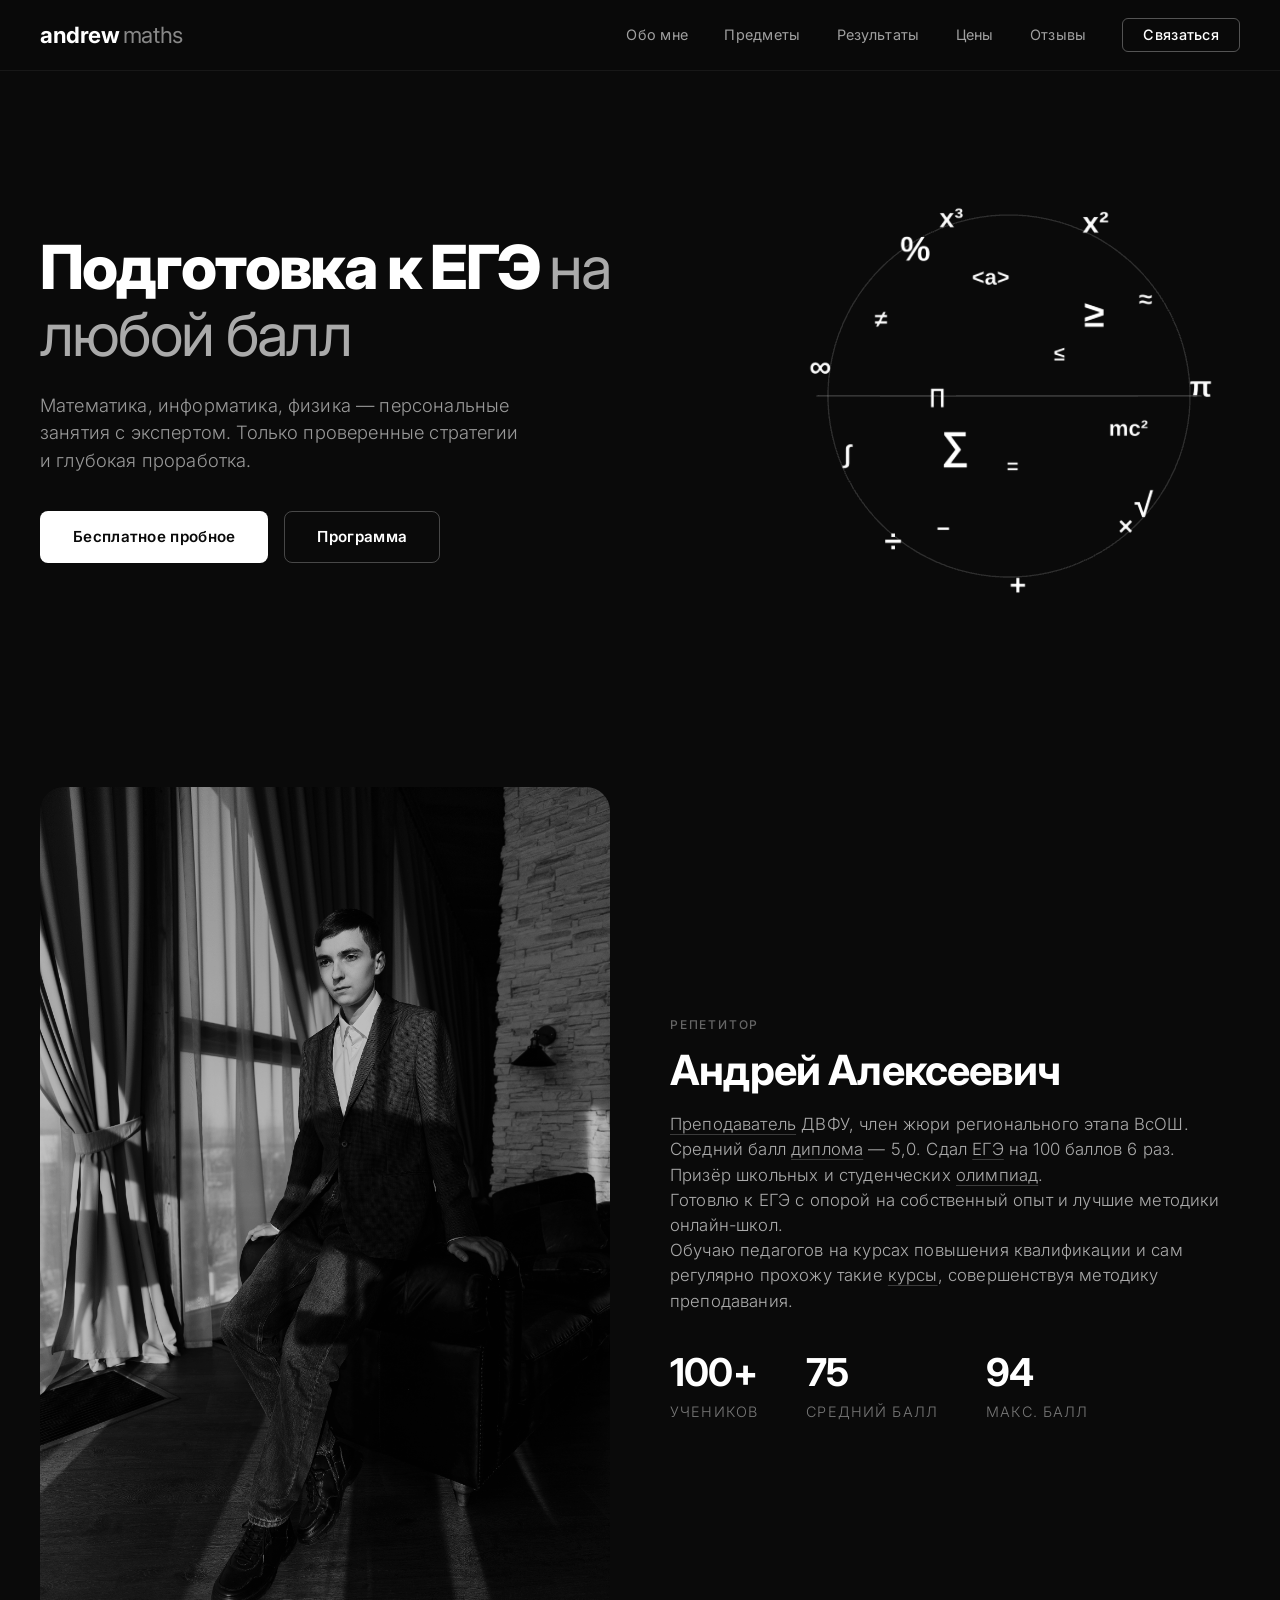
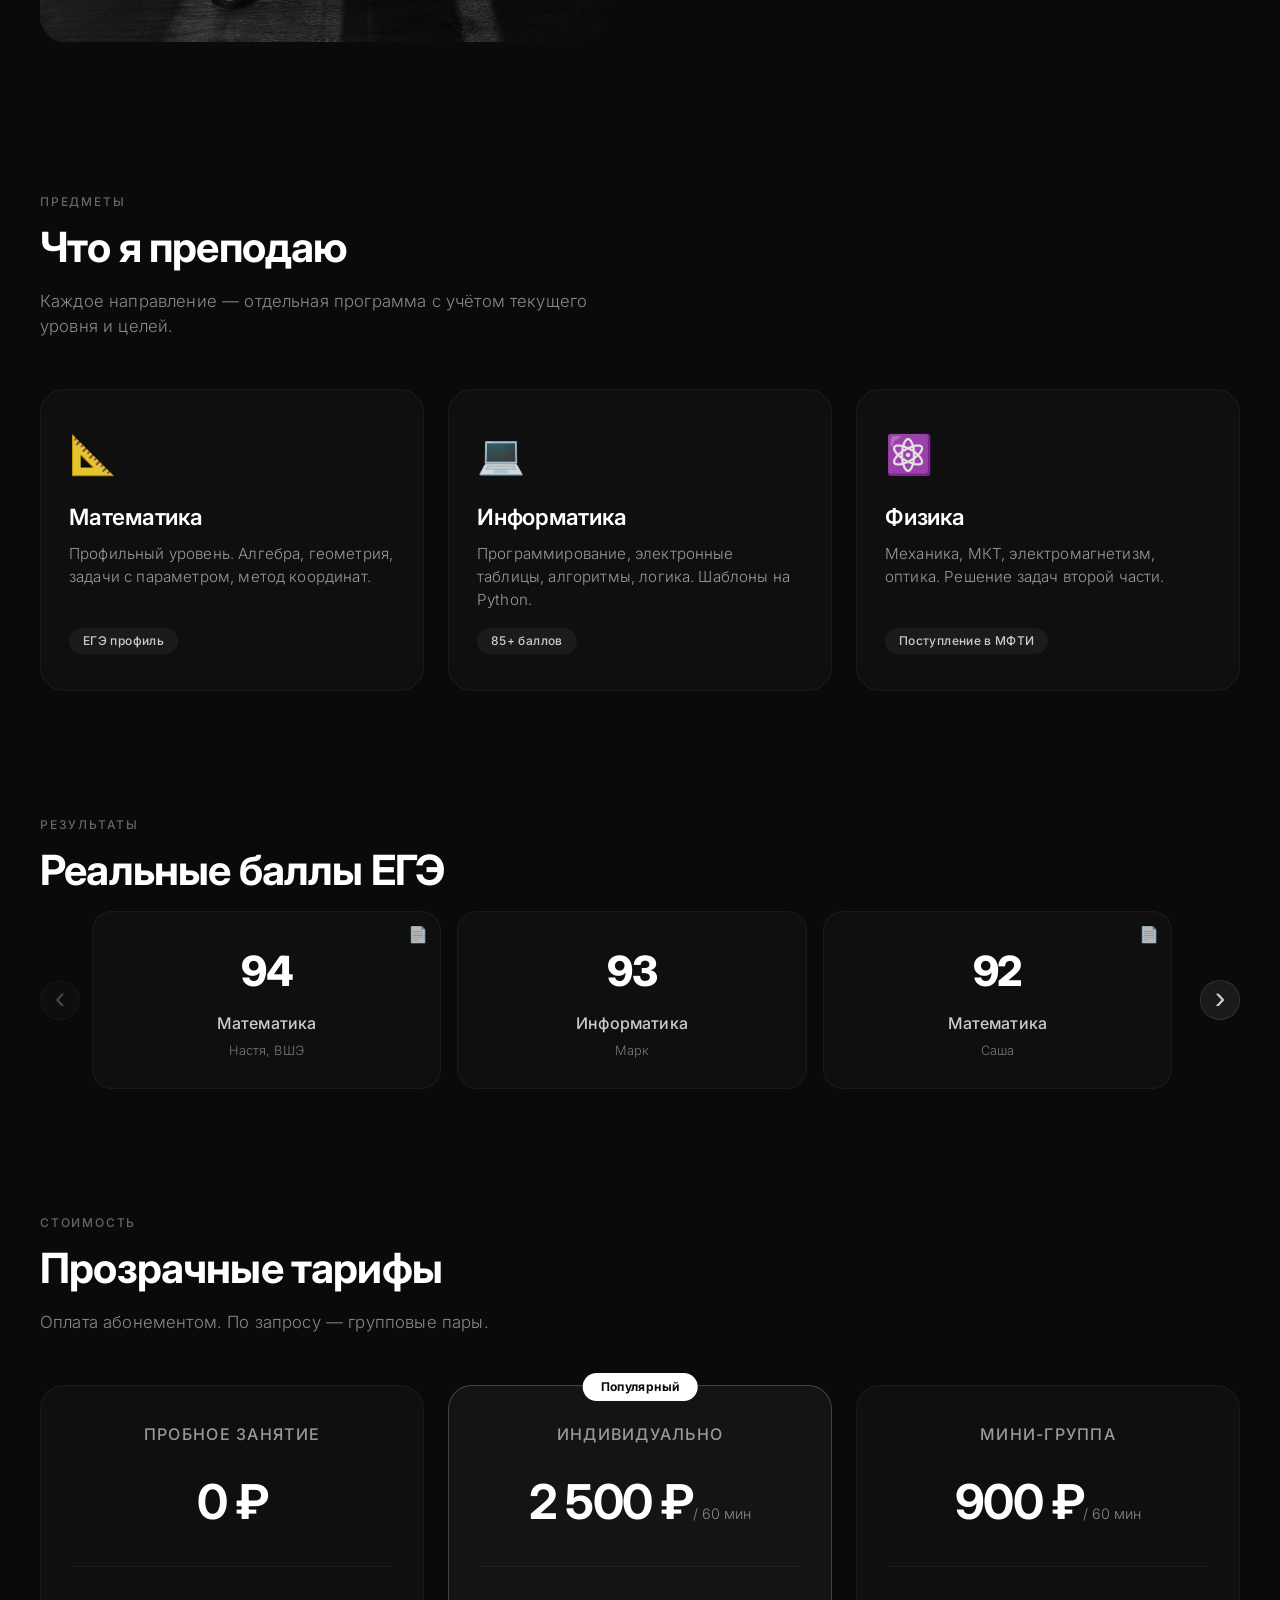
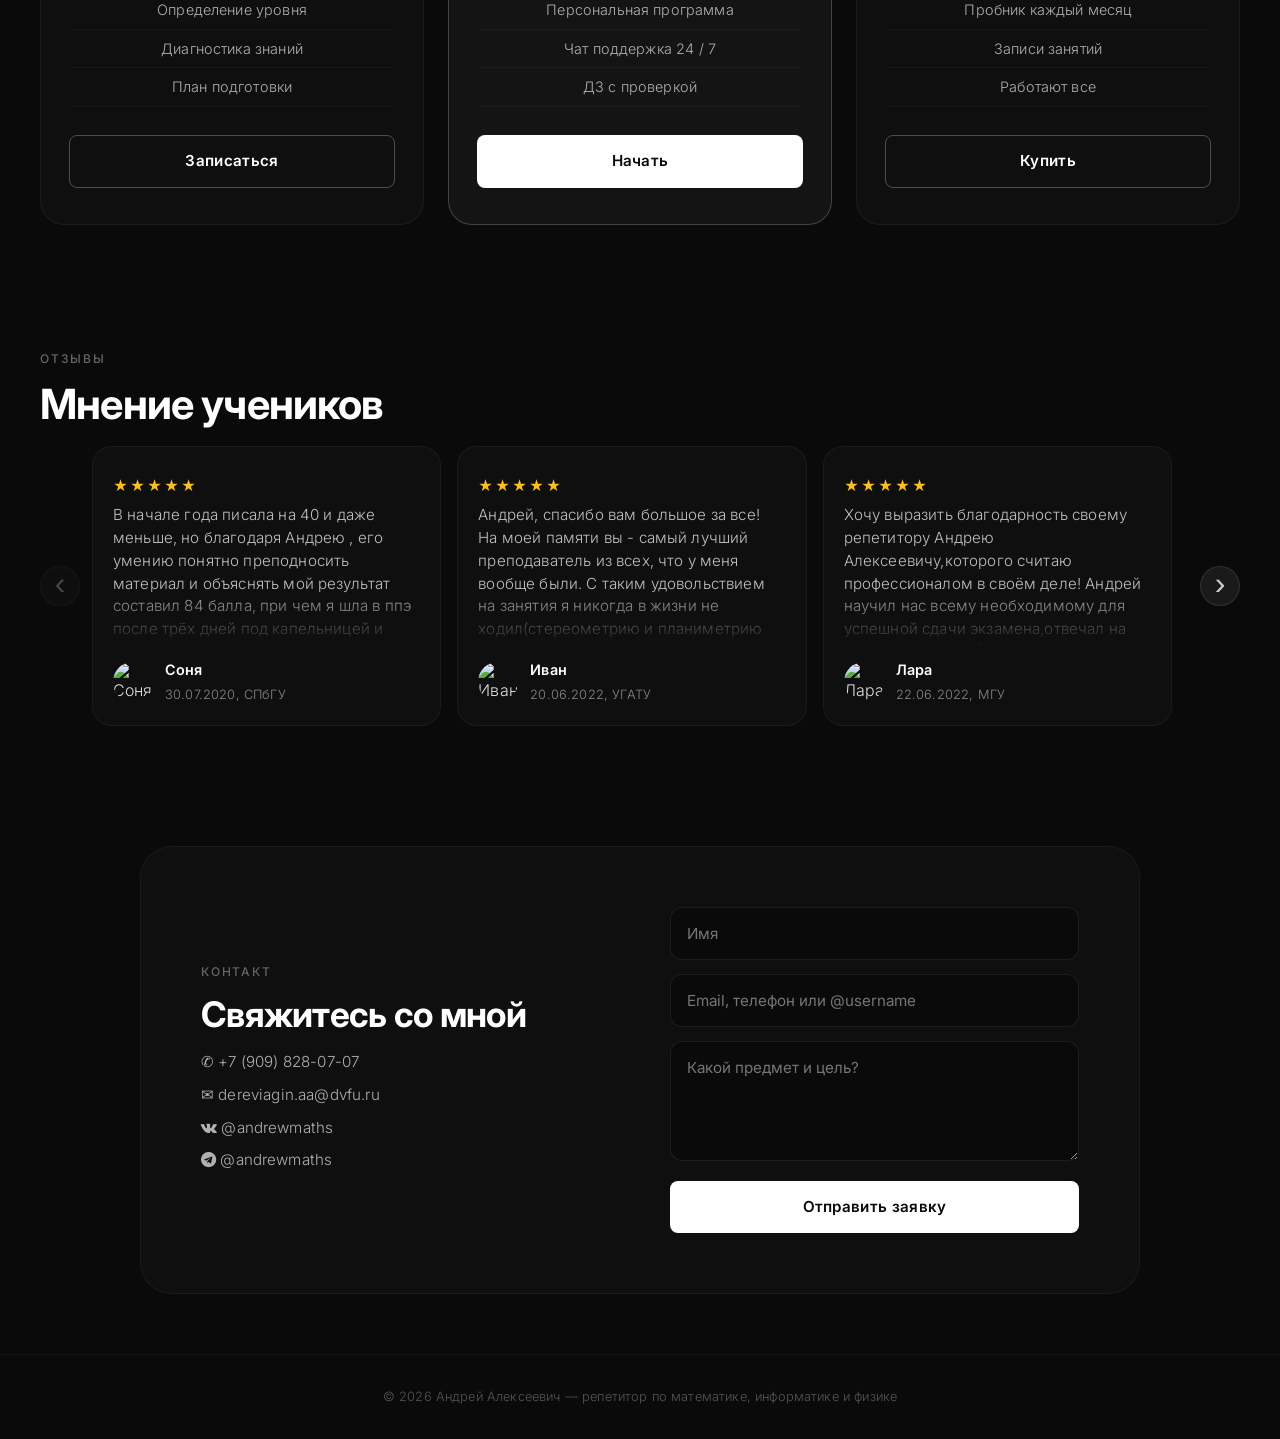
==== commit 4cb84e87: "update2026" ====
--- a/index.html
+++ b/index.html
@@ -4,4 +4,4 @@
           <text x='50%25' y='52%25' dominant-baseline='middle' text-anchor='middle'
                 font-family='Inter, sans-serif' font-weight='700' font-size='48'
                 fill='%23ffffff' letter-spacing='-0.02em'>am</text>
-        </svg>"><meta name="viewport" content="width=device-width,initial-scale=1"/><meta name="theme-color" content="#000000"/><meta name="description" content="Профессиональный репетитор по математике, информатике и физике"/><meta name="robots" content="index, follow"><link rel="manifest" href="./manifest.json"/><link rel="preconnect" href="https://fonts.googleapis.com"><link rel="preconnect" href="https://fonts.gstatic.com" crossorigin><link href="https://fonts.googleapis.com/css2?family=Inter:wght@300;400;500;600;700;800&display=swap" rel="stylesheet"><link rel="stylesheet" href="https://cdnjs.cloudflare.com/ajax/libs/font-awesome/4.7.0/css/font-awesome.min.css"><title>Андрей Алексеевич — репетитор по математике, информатике и физике | ЕГЭ</title><meta name="google-site-verification" content="Z67uycMbv_BQVOqnhxDj5h13oyRwPDEn9C5eAbbLmZs"/><script defer="defer" src="./static/js/main.4a239598.js"></script><link href="./static/css/main.1c7e391f.css" rel="stylesheet"></head><body><noscript>You need to enable JavaScript to run this app.</noscript><div id="root"></div></body></html>+        </svg>"><meta name="viewport" content="width=device-width,initial-scale=1"/><meta name="theme-color" content="#000000"/><meta name="description" content="Профессиональный репетитор по математике, информатике и физике"/><meta name="robots" content="index, follow"><link rel="manifest" href="./manifest.json"/><link rel="preconnect" href="https://fonts.googleapis.com"><link rel="preconnect" href="https://fonts.gstatic.com" crossorigin><link href="https://fonts.googleapis.com/css2?family=Inter:wght@300;400;500;600;700;800&display=swap" rel="stylesheet"><link rel="stylesheet" href="https://cdnjs.cloudflare.com/ajax/libs/font-awesome/4.7.0/css/font-awesome.min.css"><title>Андрей Алексеевич — репетитор по математике, информатике и физике | ЕГЭ</title><meta name="google-site-verification" content="Z67uycMbv_BQVOqnhxDj5h13oyRwPDEn9C5eAbbLmZs"/><script defer="defer" src="./static/js/main.fdd479a1.js"></script><link href="./static/css/main.1c7e391f.css" rel="stylesheet"></head><body><noscript>You need to enable JavaScript to run this app.</noscript><div id="root"></div></body></html>
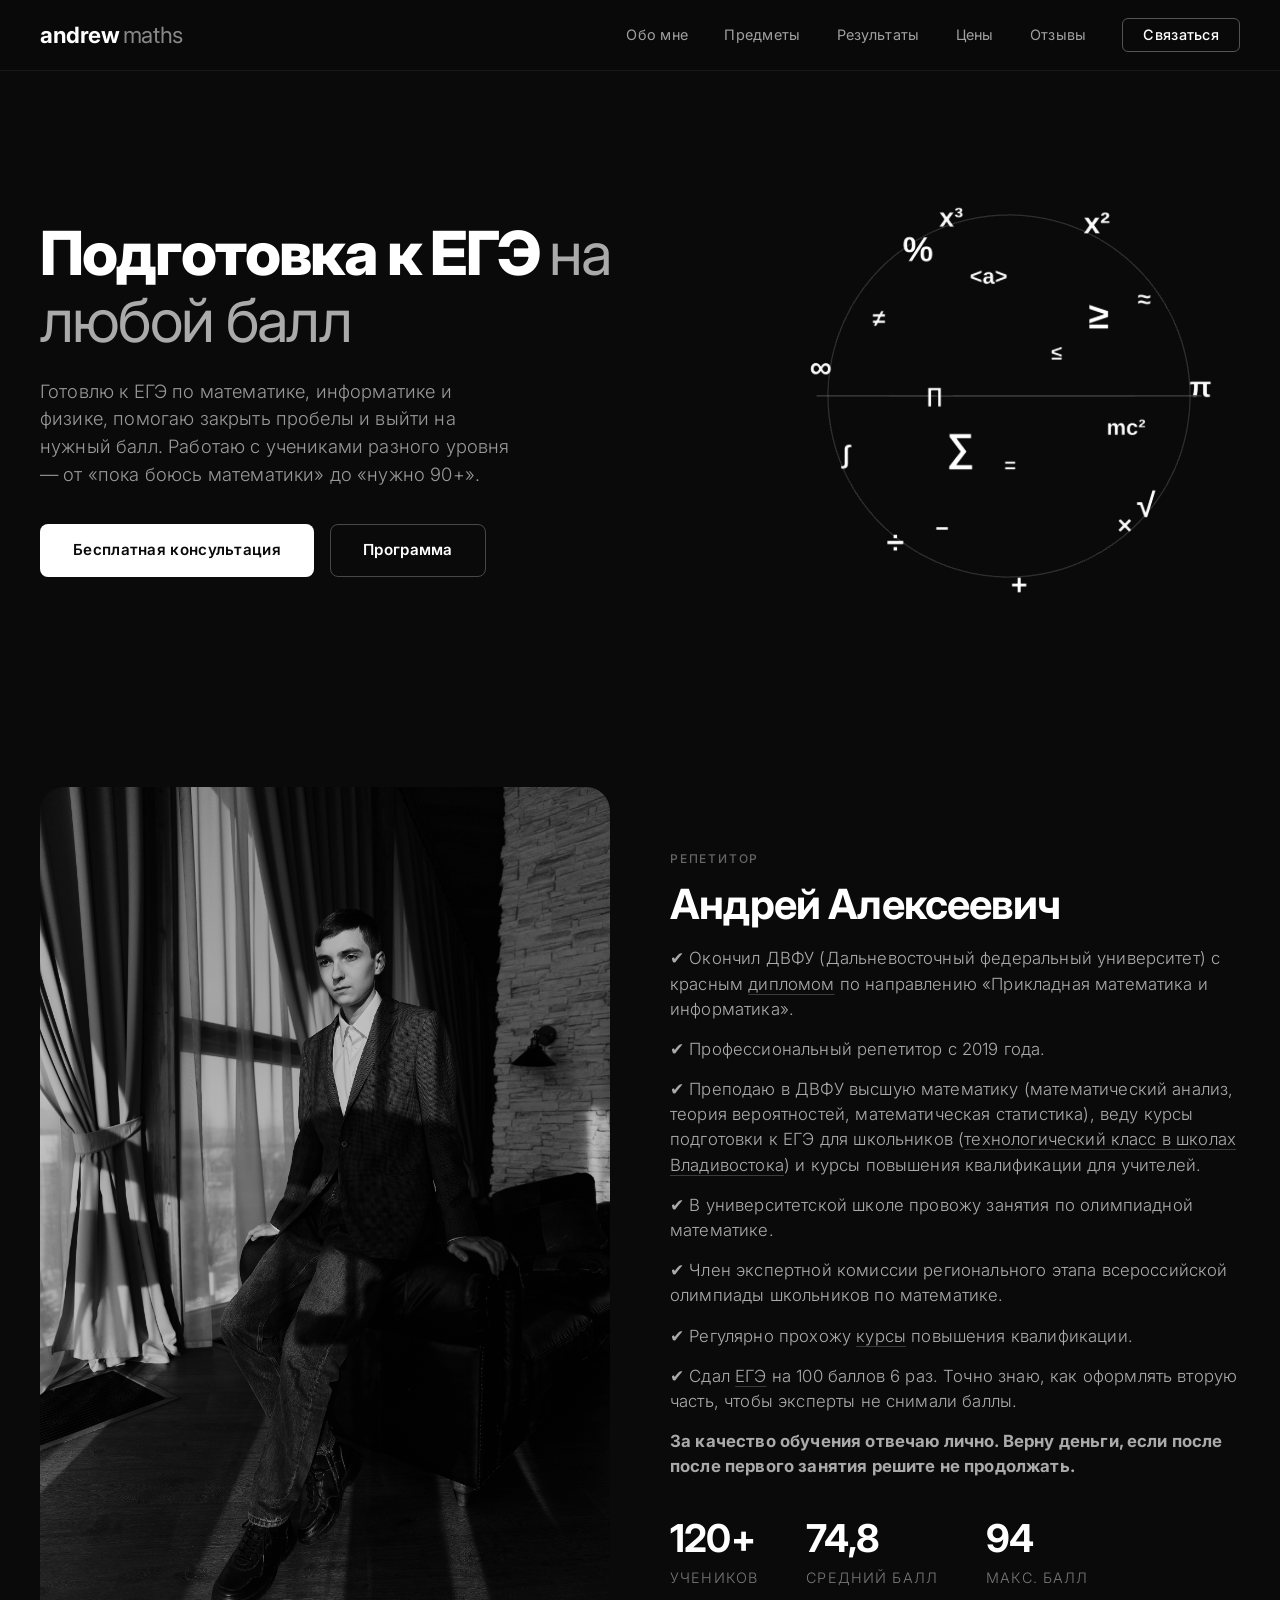
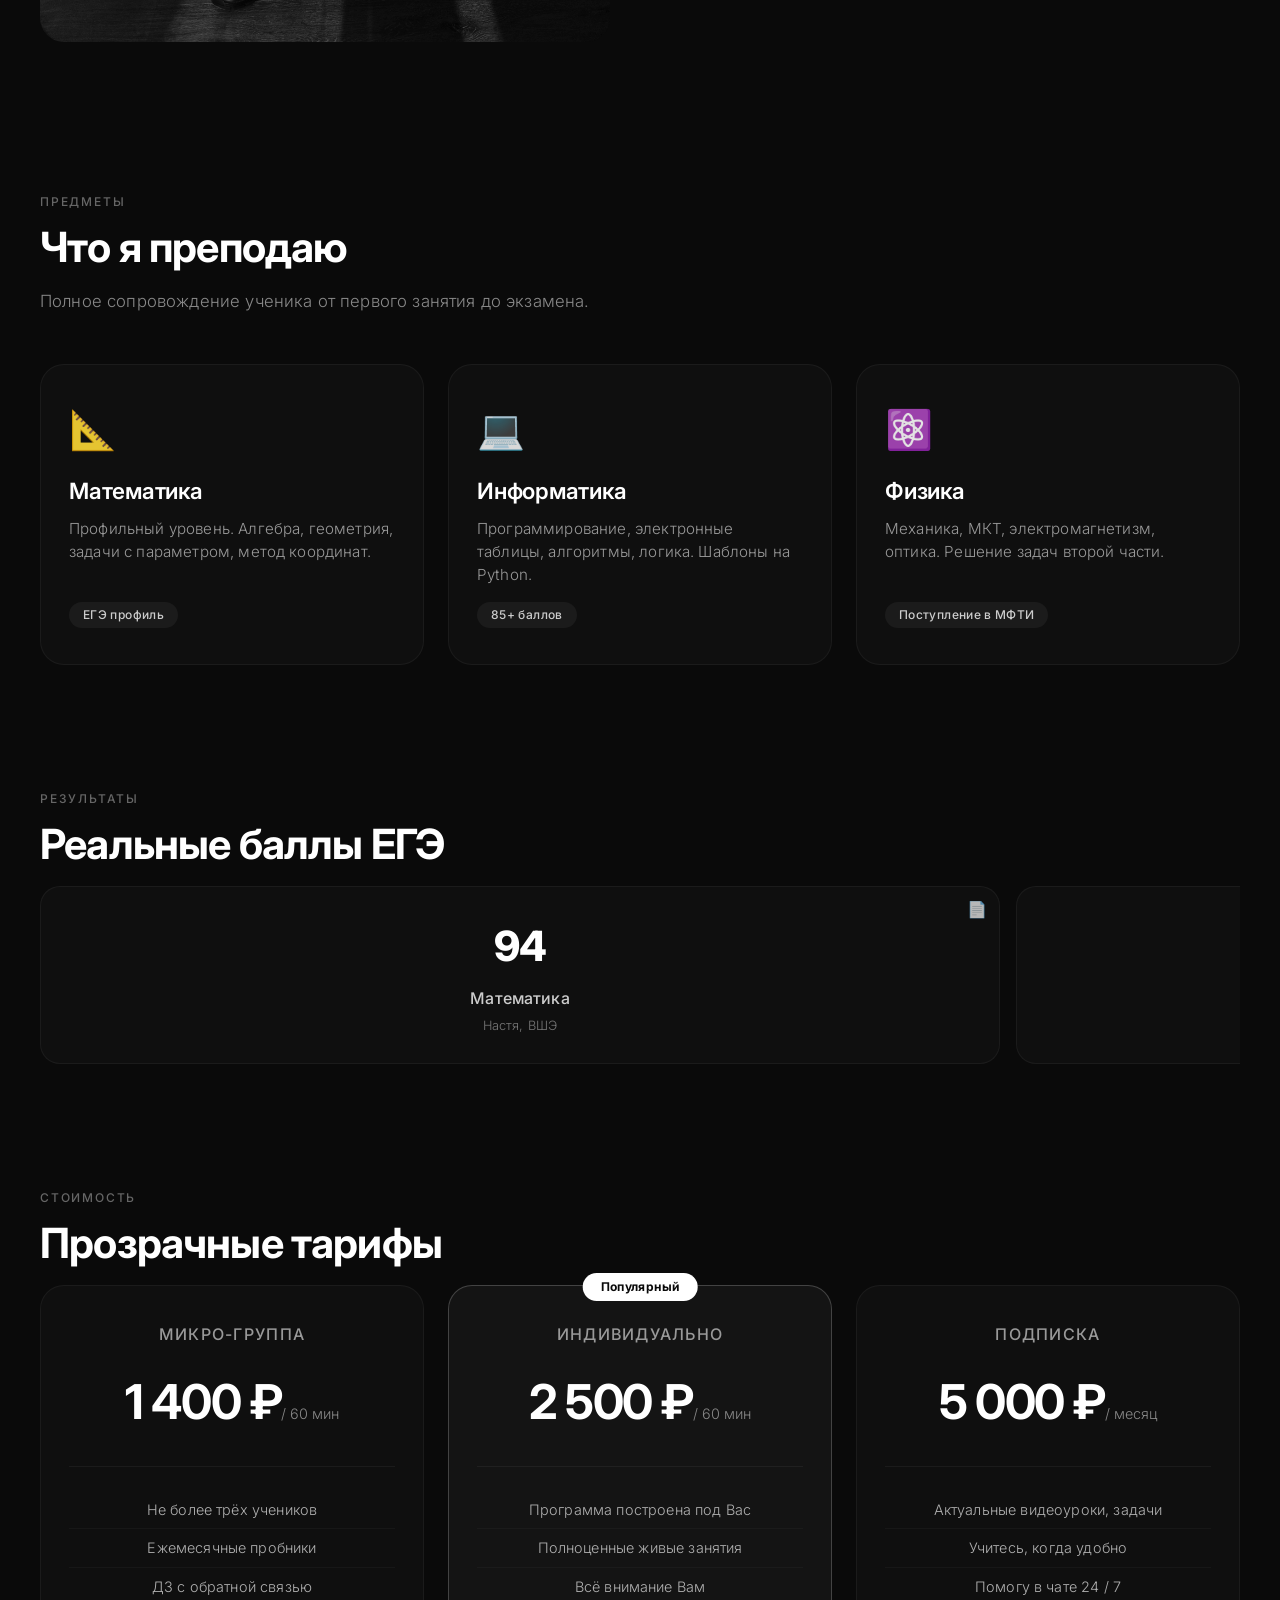
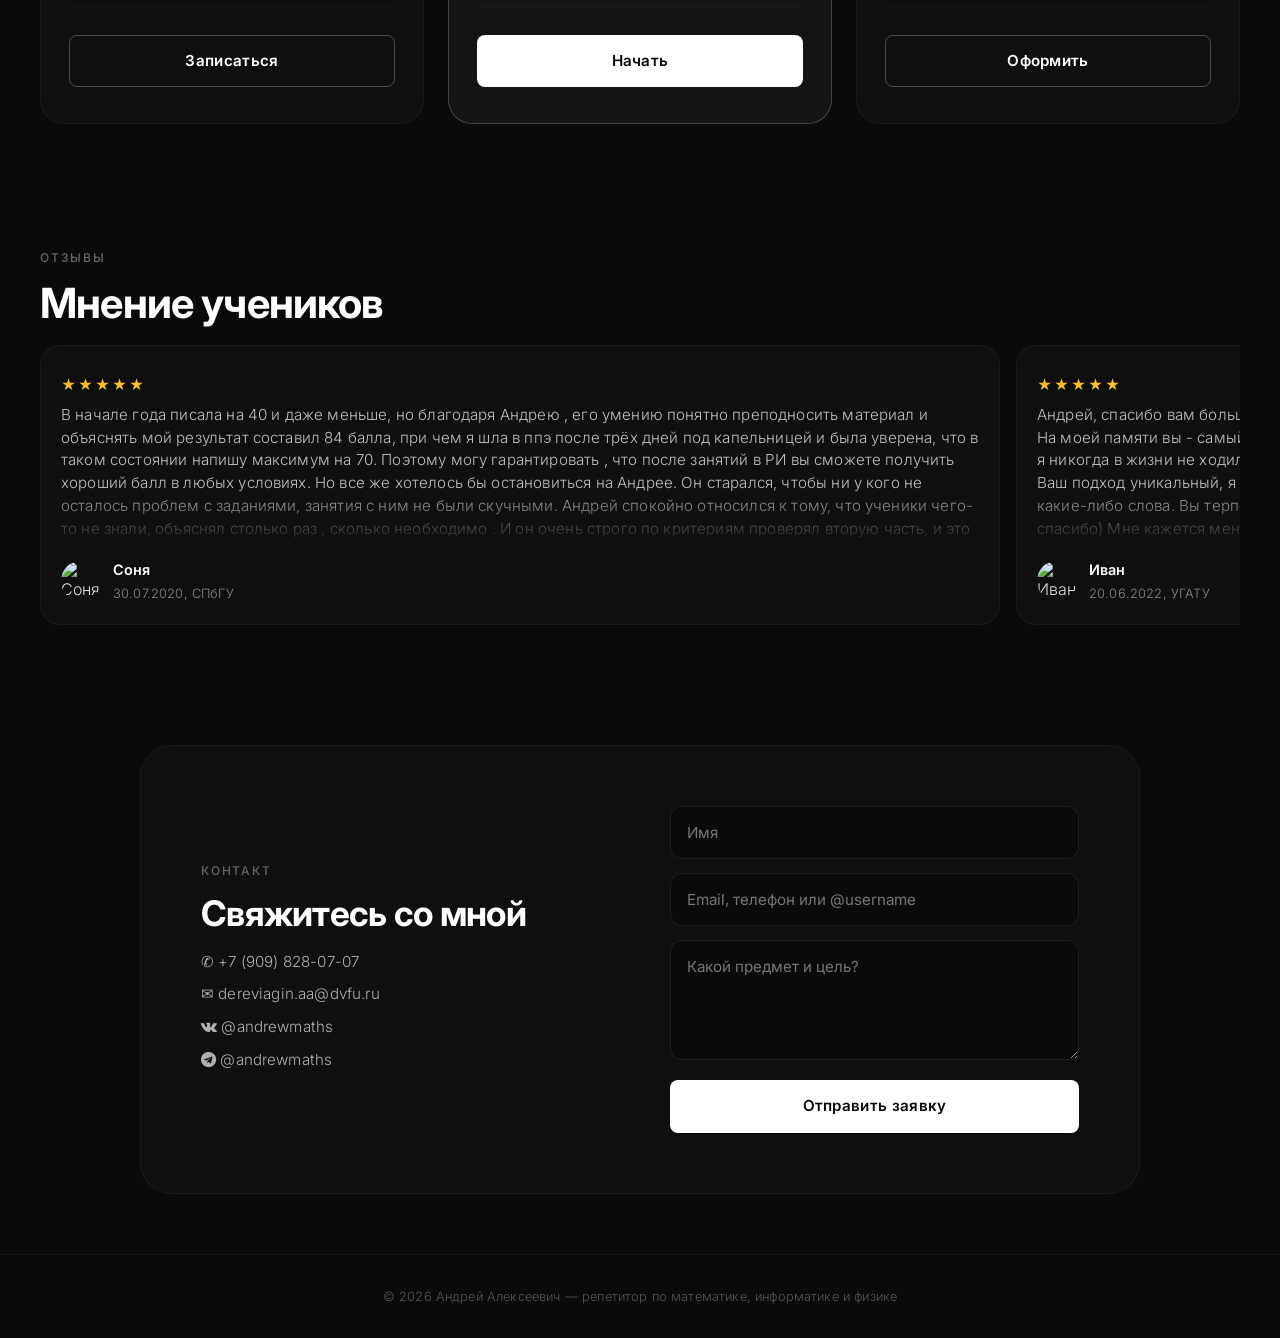
==== commit ce56deae: "vite" ====
--- a/index.html
+++ b/index.html
@@ -1,7 +1,32 @@
-<!doctype html><html lang="en"><head><meta charset="utf-8"/><link rel="icon" type="image/svg+xml" href="data:image/svg+xml,
+<!doctype html>
+<html lang="en">
+  <head>
+    <meta charset="utf-8" />
+    <link rel="icon" type="image/svg+xml" href="data:image/svg+xml,
         <svg xmlns='http://www.w3.org/2000/svg' viewBox='0 0 100 100'>
           <rect width='100' height='100' rx='20' fill='%230a0a0a'/>
           <text x='50%25' y='52%25' dominant-baseline='middle' text-anchor='middle'
                 font-family='Inter, sans-serif' font-weight='700' font-size='48'
                 fill='%23ffffff' letter-spacing='-0.02em'>am</text>
-        </svg>"><meta name="viewport" content="width=device-width,initial-scale=1"/><meta name="theme-color" content="#000000"/><meta name="description" content="Профессиональный репетитор по математике, информатике и физике"/><meta name="robots" content="index, follow"><link rel="manifest" href="./manifest.json"/><link rel="preconnect" href="https://fonts.googleapis.com"><link rel="preconnect" href="https://fonts.gstatic.com" crossorigin><link href="https://fonts.googleapis.com/css2?family=Inter:wght@300;400;500;600;700;800&display=swap" rel="stylesheet"><link rel="stylesheet" href="https://cdnjs.cloudflare.com/ajax/libs/font-awesome/4.7.0/css/font-awesome.min.css"><title>Андрей Алексеевич — репетитор по математике, информатике и физике | ЕГЭ</title><meta name="google-site-verification" content="Z67uycMbv_BQVOqnhxDj5h13oyRwPDEn9C5eAbbLmZs"/><script defer="defer" src="./static/js/main.fdd479a1.js"></script><link href="./static/css/main.1c7e391f.css" rel="stylesheet"></head><body><noscript>You need to enable JavaScript to run this app.</noscript><div id="root"></div></body></html>+        </svg>">
+    <meta name="viewport" content="width=device-width, initial-scale=1" />
+    <meta name="theme-color" content="#000000" />
+    <meta
+      name="description"
+      content="Профессиональный репетитор по математике, информатике и физике"
+    />
+    <meta name="robots" content="index, follow">
+    <link rel="manifest" href="./assets/manifest-BDxwKPDX.json" />
+    <link rel="preconnect" href="https://fonts.googleapis.com">
+    <link rel="preconnect" href="https://fonts.gstatic.com">
+    <link href="https://fonts.googleapis.com/css2?family=Inter:wght@300;400;500;600;700;800&display=swap" rel="stylesheet">
+    <link rel="stylesheet" href="https://cdnjs.cloudflare.com/ajax/libs/font-awesome/4.7.0/css/font-awesome.min.css">
+    <title>Андрей Алексеевич — репетитор по математике, информатике и физике | ЕГЭ</title>
+    <meta name="google-site-verification" content="Z67uycMbv_BQVOqnhxDj5h13oyRwPDEn9C5eAbbLmZs" />
+    <script type="module" src="./assets/index-BRM7Cmyi.js"></script>
+    <link rel="stylesheet" href="./assets/index-B8Bu1cbt.css">
+  </head>
+  <body>
+    <div id="root"></div>
+  </body>
+</html>
--- a/assets/index-B8Bu1cbt.css
+++ b/assets/index-B8Bu1cbt.css
@@ -0,0 +1 @@
+*{box-sizing:border-box;margin:0;padding:0}body{color:#e0e0e0;scroll-behavior:smooth;letter-spacing:.01em;background:#0a0a0a;font-family:Inter,sans-serif;font-weight:300;line-height:1.5}.container{max-width:1200px;margin:0 auto;padding:0 24px}header{-webkit-backdrop-filter:blur(18px);z-index:100;background:#0a0a0ad9;border-bottom:1px solid #ffffff0f;position:sticky;top:0}.header-inner{justify-content:space-between;align-items:center;padding:18px 0;display:flex}.logo{color:#fff;letter-spacing:-.02em;cursor:pointer;white-space:nowrap;font-size:1.4rem;font-weight:700;text-decoration:none}.logo span{color:#888;font-weight:400}nav li div{color:#a0a0a0;letter-spacing:.02em;font-size:.9rem;font-weight:400;text-decoration:none;transition:color .25s}nav li div:hover{color:#fff;cursor:pointer}.btn-nav{border:1px solid #ffffff4d;border-radius:6px;padding:5px 20px;font-weight:500;transition:all .25s;color:#fff!important}.btn-nav:hover{background:#fff;border-color:#fff;color:#0a0a0a!important}nav ul{align-items:center;gap:36px;list-style:none;display:flex}.burger{cursor:pointer;z-index:101;background:0 0;border:none;flex-direction:column;justify-content:center;align-items:center;gap:5px;padding:4px;display:none;position:relative}.burger span{background:#e0e0e0;width:22px;height:1.5px;transition:transform .3s,opacity .3s;display:block}.burger.active span:first-child{transform:translateY(6.5px)rotate(45deg)}.burger.active span:nth-child(2){opacity:0}.burger.active span:nth-child(3){transform:translateY(-6.5px)rotate(-45deg)}.hero{padding:100px 0 80px}.hero-grid{grid-template-columns:1.2fr .8fr;align-items:center;gap:60px;display:grid}.hero-text h1{letter-spacing:-.03em;color:#fff;margin-bottom:24px;font-size:3.8rem;font-weight:800;line-height:1.1}.hero-text h1 .accent{color:#aaa;font-weight:400}.hero-text p{color:#999;max-width:480px;margin-bottom:36px;font-size:1.15rem;font-weight:300}.hero-buttons{flex-wrap:wrap;gap:16px;display:flex}.btn{color:#0a0a0a;letter-spacing:.02em;cursor:pointer;text-align:center;background:#fff;border:1px solid #0000;border-radius:8px;padding:14px 32px;font-size:.95rem;font-weight:600;text-decoration:none;transition:all .25s;display:inline-block}.btn:hover{color:#fff;background:#0a0a0a;border-color:#fff}.btn-outline{color:#fff;background:0 0;border:1px solid #ffffff40}.btn-outline:hover{color:#0a0a0a;background:#fff}.section-tag{text-transform:uppercase;letter-spacing:.15em;color:#666;margin-bottom:12px;font-size:.75rem;font-weight:500;display:inline-block}.section-title{color:#fff;letter-spacing:-.02em;margin-bottom:16px;font-size:2.6rem;font-weight:700;line-height:1.2}.section-sub{color:#888;max-width:550px;margin-bottom:50px;font-size:1.05rem;font-weight:300}.about-grid{grid-template-columns:1fr 1fr;align-items:center;gap:60px;display:grid}.about-image img{opacity:.8;border-radius:24px;width:100%}.doc-link{color:#aaa;text-underline-offset:4px;cursor:pointer;-webkit-text-decoration:underline #fff3;text-decoration:underline #fff3;transition:all .25s}.doc-link:hover{color:#fff;text-decoration-color:#fff}.stat-row{gap:48px;margin-top:30px;display:flex}.stat h3{color:#fff;letter-spacing:-.02em;font-size:2.4rem;font-weight:700}.stat p{color:#777;text-transform:uppercase;letter-spacing:.08em;font-size:.9rem}.bento-grid{grid-template-columns:repeat(3,1fr);gap:24px;display:grid}.bento-card{cursor:pointer;background:#0f0f0f;border:1px solid #ffffff0d;border-radius:24px;flex-direction:column;padding:36px 28px;transition:all .3s;display:flex}.bento-card:hover{background:#141414;border-color:#ffffff1f;transform:translateY(-4px)}.bento-card .icon{opacity:.9;margin-bottom:16px;font-size:2.4rem}.bento-card h3{color:#fff;letter-spacing:-.01em;margin-bottom:10px;font-size:1.4rem;font-weight:600}.bento-card p{color:#999;margin-bottom:16px;font-size:.95rem;line-height:1.5}.bento-card .tag{color:#ccc;letter-spacing:.03em;background:#ffffff0d;border-radius:20px;align-self:flex-start;margin-top:auto;padding:4px 14px;font-size:.75rem;font-weight:500}.results-grid{grid-template-columns:repeat(3,1fr);gap:24px;margin-top:20px;display:grid}.result-card{text-align:center;background:#0f0f0f;border:1px solid #ffffff0d;border-radius:20px;padding:28px}.pricing-grid{grid-template-columns:repeat(3,1fr);gap:24px;display:grid}.price-card{text-align:center;background:#0f0f0f;border:1px solid #ffffff0d;border-radius:24px;padding:36px 28px;transition:all .3s}.price-card.featured{background:#141414;border-color:#fff3;position:relative}.badge{color:#0a0a0a;letter-spacing:.03em;background:#fff;border-radius:20px;padding:5px 18px;font-size:.75rem;font-weight:700;position:absolute;top:-13px;left:50%;transform:translate(-50%)}.price-card h3{text-transform:uppercase;letter-spacing:.08em;color:#999;margin-bottom:20px;font-size:1rem;font-weight:500}.price{color:#fff;letter-spacing:-.03em;white-space:nowrap;margin:16px 0;font-size:3rem;font-weight:700}.price span{color:#888;letter-spacing:0;font-size:.9rem;font-weight:300}.price-card ul{border-top:1px solid #ffffff0d;margin:28px 0;padding-top:24px;list-style:none}.price-card li{color:#b0b0b0;border-bottom:1px solid #ffffff08;padding:8px 0;font-size:.9rem;font-weight:300}.contact{background:#0f0f0f;border:1px solid #ffffff0d;border-radius:32px;max-width:1000px;margin:60px auto;padding:60px}.contact-grid{grid-template-columns:1fr 1fr;align-items:center;gap:60px;display:grid}.contact-info p{color:#b0b0b0;margin:10px 0;font-size:.95rem}.contact-form input,.contact-form textarea{color:#e0e0e0;background:#0a0a0a;border:1px solid #ffffff14;border-radius:12px;outline:none;width:100%;margin-bottom:14px;padding:16px;font-family:Inter,sans-serif;font-size:.95rem;transition:border-color .3s}.contact-form input:focus,.contact-form textarea:focus{border-color:#ffffff4d}.contact-form textarea{resize:vertical;height:120px}.contact-form-contact:invalid{border-color:#7b4343}.btn-loading{pointer-events:none;opacity:.85;transition:opacity .2s;position:relative;color:#0000!important}.btn-loading:after{content:"";z-index:1;border:2px solid #00000026;border-top-color:#0a0a0a;border-radius:50%;width:18px;height:18px;margin-top:-9px;margin-left:-9px;animation:.6s linear infinite btn-spin;position:absolute;top:50%;left:50%}.btn-outline.btn-loading:after{border-color:#fff #fff3 #fff3}@keyframes btn-spin{to{transform:rotate(360deg)}}.success-placeholder{color:#aaa;z-index:100;background:#0f0f0f;justify-content:center;align-items:center;gap:12px;width:100%;padding:16px 20px;font-size:.95rem;display:none;position:absolute;bottom:0}.success-placeholder .icon{color:#888;font-size:1.2rem;font-weight:100}@keyframes fadeIn{0%{opacity:0;transform:translateY(6px)}to{opacity:1;transform:translateY(0)}}@keyframes fadeOut{0%{opacity:1;transform:translateY(0)}to{opacity:0;transform:translateY(-6px)}}.contact-form-container{position:relative}footer{text-align:center;color:#555;border-top:1px solid #ffffff0a;padding:32px 0;font-size:.8rem}.carousel-container{align-items:center;gap:12px;display:flex;position:relative}.carousel-viewport{flex:1;overflow:hidden}.carousel-track{gap:16px;transition:transform .4s;display:flex}.carousel-arrow{color:#ccc;cursor:pointer;background:#1a1a1a;border:1px solid #ffffff1a;border-radius:50%;flex-shrink:0;justify-content:center;width:40px;height:40px;padding:0;font-size:2rem;line-height:1;transition:all .2s;display:flex}.carousel-arrow:hover:not(:disabled){color:#0a0a0a;background:#fff;border-color:#fff}.carousel-arrow:disabled{opacity:.3;cursor:default;pointer-events:none}.result-card{text-align:center;cursor:default;background:#0f0f0f;border:1px solid #ffffff0d;border-radius:20px;flex-shrink:0;padding:28px 20px;position:relative}.result-card.clickable{cursor:pointer;transition:border-color .2s}.result-card.clickable:hover{border-color:#fff3}.result-card .score{color:#fff;letter-spacing:-.03em;margin-bottom:8px;font-size:2.6rem;font-weight:800}.result-card .subject{color:#ccc;font-size:1rem;font-weight:500}.result-card .desc{color:#777;margin-top:6px;font-size:.8rem}.blank-indicator{color:#888;opacity:.7;font-size:1rem;position:absolute;top:10px;right:12px}.testimonial-card{text-align:left;cursor:pointer;background:#0f0f0f;border:1px solid #ffffff0d;border-radius:20px;flex-direction:column;flex-shrink:0;height:280px;padding:28px 20px 20px;display:flex;overflow:hidden}.testimonial-top{flex:1 1 0;min-height:0;margin-bottom:12px;-webkit-mask-image:linear-gradient(#000 0% 65%,#0000 100%);mask-image:linear-gradient(#000 0% 65%,#0000 100%)}.testimonial-card .stars{color:#fbbf24;letter-spacing:2px;margin-bottom:8px;font-size:.9rem}.testimonial-card .quote{color:silver;margin-bottom:0;font-size:.95rem;line-height:1.5}.client{z-index:2;flex-shrink:0;align-items:center;gap:12px;display:flex;position:relative}.client img{object-fit:cover;border-radius:50%;width:40px;height:40px}.client strong{color:#fff;font-size:.9rem;font-weight:600;display:block}.client span{color:#888;font-size:.8rem}.reviews-modal-overlay{-webkit-backdrop-filter:blur(6px);backdrop-filter:blur(6px);z-index:300;opacity:0;pointer-events:none;background:#000000d9;justify-content:center;align-items:center;padding:16px;transition:opacity .3s;display:flex;position:fixed;inset:0}.reviews-modal-overlay.active{opacity:1;pointer-events:all}.reviews-modal{background:#0f0f0f;border:1px solid #ffffff14;border-radius:20px;flex-direction:column;width:100%;max-width:900px;max-height:80vh;transition:transform .3s;display:flex;transform:translateY(20px);box-shadow:0 20px 60px #000c}.reviews-modal-overlay.active .reviews-modal{transform:translateY(0)}.reviews-modal-header{border-bottom:1px solid #ffffff0f;justify-content:space-between;align-items:flex-start;padding:24px 24px 16px;display:flex}.reviews-modal-title{color:#fff;font-size:1.3rem;font-weight:600}.reviews-modal-body{flex:1;padding:24px;overflow-y:auto}.review-full{border-bottom:1px solid #ffffff0d;margin-bottom:24px;padding-bottom:24px}.review-full:last-child{border-bottom:none;margin-bottom:0}.review-full .stars{color:#fbbf24;margin-bottom:8px}.review-full .quote{color:silver;margin-bottom:12px;font-size:1rem;line-height:1.6}.review-full .client{cursor:pointer;align-items:center;gap:12px;width:fit-content;display:flex}.review-full .client img{border-radius:50%;width:40px;height:40px}.review-full .client strong{color:#fff;font-size:.95rem}.review-full .client span{color:#888;font-size:.8rem}.reviews-modal-footer{justify-content:flex-end;padding:10px 24px 24px;display:flex}.openedmodal{overflow-y:hidden}.reviews-modal-body{scrollbar-width:thin;scrollbar-color:#333 #0f0f0f}.reviews-modal-body::-webkit-scrollbar{width:4px}.reviews-modal-body::-webkit-scrollbar-track{background:#0f0f0f}.reviews-modal-body::-webkit-scrollbar-thumb{background:#333;border-radius:2px}.reviews-modal-body::-webkit-scrollbar-thumb:hover{background:#555}.review-imgs-container{flex-wrap:wrap;justify-content:space-between;display:flex}.review-img{object-fit:contain;width:48%;margin-top:10px;margin-bottom:10px}.subject-modal-overlay{-webkit-backdrop-filter:blur(6px);z-index:300;opacity:0;pointer-events:none;background:#000000d9;justify-content:center;align-items:center;padding:16px;transition:opacity .3s;display:flex;position:fixed;inset:0}.subject-modal-overlay.active{opacity:1;pointer-events:all}.subject-modal{background:#0f0f0f;border:1px solid #ffffff14;border-radius:20px;flex-direction:column;width:100%;max-width:650px;max-height:80vh;transition:transform .3s;display:flex;transform:translateY(20px);box-shadow:0 20px 60px #000c}.subject-modal-overlay.active .subject-modal{transform:translateY(0)}.subject-modal-header{border-bottom:1px solid #ffffff0f;justify-content:space-between;align-items:flex-start;padding:24px 24px 16px;display:flex}.subject-modal-title{color:#fff;font-size:1.3rem;font-weight:600}.subject-modal-body{scrollbar-width:thin;scrollbar-color:#333 #0f0f0f;flex-direction:column;flex:1;gap:20px;padding:24px;display:flex;overflow-y:auto}.subject-modal-body::-webkit-scrollbar{width:4px}.subject-modal-body::-webkit-scrollbar-track{background:#0f0f0f}.subject-modal-body::-webkit-scrollbar-thumb{background:#333;border-radius:2px}.subject-modal-body::-webkit-scrollbar-thumb:hover{background:#555}.subject-block{background:#141414;border:1px solid #ffffff0d;border-radius:14px;padding:20px}.block-title{color:#fff;align-items:center;gap:8px;margin-bottom:12px;font-size:1rem;font-weight:600;display:flex}.block-title:before{content:"";background:#888;border-radius:50%;width:8px;height:8px;display:inline-block}#basicBlock .block-title:before{background:#888}#coreBlock .block-title:before{background:#f59e0b}#advancedBlock .block-title:before{background:#ef4444}.task-list{flex-direction:column;gap:10px;list-style:none;display:flex}.task-list li{border-bottom:1px solid #ffffff08;justify-content:space-between;align-items:baseline;gap:12px;padding:6px 0;display:flex}.task-list li:last-child{border-bottom:none}.topic-name{color:#ccc;flex:1;font-size:.9rem}.task-nums{text-align:left;color:#888;white-space:nowrap;flex-shrink:0;min-width:100px;font-size:.8rem;font-weight:500}.task-nums span{color:#ccc;background:#1a1a1a;border:1px solid #ffffff14;border-radius:4px;margin-left:6px;padding:2px 6px;display:inline-block}.docs-modal-overlay{-webkit-backdrop-filter:blur(6px);backdrop-filter:blur(6px);z-index:300;opacity:0;pointer-events:none;background:#000000e6;justify-content:center;align-items:center;padding:16px;transition:opacity .3s;display:flex;position:fixed;inset:0}.docs-modal-overlay.active{opacity:1;pointer-events:all}.docs-modal{background:#0f0f0f;border:1px solid #ffffff14;border-radius:20px;flex-direction:column;width:100%;max-width:1000px;max-height:90vh;transition:transform .3s;display:flex;transform:translateY(20px);box-shadow:0 20px 60px #000c}.docs-modal-overlay.active .docs-modal{transform:translateY(0)}.docs-modal-header{border-bottom:1px solid #ffffff0f;justify-content:space-between;align-items:center;padding:20px 24px 16px;display:flex}.docs-modal-title{color:#fff;font-size:1.2rem;font-weight:600}.docs-modal-body{scrollbar-width:thin;scrollbar-color:#333 #0f0f0f;padding:24px;overflow-y:auto}.docs-modal-body::-webkit-scrollbar{width:4px}.docs-modal-body::-webkit-scrollbar-track{background:#0f0f0f}.docs-modal-body::-webkit-scrollbar-thumb{background:#333;border-radius:2px}.docs-modal-body::-webkit-scrollbar-thumb:hover{background:#555}.doc-card{background:#141414;border:1px solid #ffffff0d;border-radius:14px;margin-bottom:24px;overflow:hidden}.doc-card:last-child{margin-bottom:0}.doc-card img{object-fit:contain;background:#0a0a0a;width:100%;display:block}.doc-caption{color:#aaa;text-align:center;padding:12px 16px;font-size:.9rem}.docs-modal-footer{justify-content:flex-end;padding:10px 24px 24px;display:flex}.results-ege-modal-overlay{-webkit-backdrop-filter:blur(6px);backdrop-filter:blur(6px);z-index:300;opacity:0;pointer-events:none;background:#000000d9;justify-content:center;align-items:center;padding:16px;transition:opacity .3s;display:flex;position:fixed;inset:0}.results-ege-modal-overlay.active{opacity:1;pointer-events:all}.results-ege-modal{background:#0f0f0f;border:1px solid #ffffff14;border-radius:20px;flex-direction:column;width:100%;max-width:600px;max-height:80vh;transition:transform .3s;display:flex;transform:translateY(20px);box-shadow:0 20px 60px #000c}.results-ege-modal-overlay.active .results-ege-modal{transform:translateY(0)}.results-ege-modal-header{border-bottom:1px solid #ffffff0f;justify-content:space-between;align-items:center;padding:24px 24px 16px;display:flex}.results-ege-modal-title{color:#fff;font-size:1.2rem;font-weight:600}.modal-close{color:#888;cursor:pointer;background:0 0;border:none;font-size:1.8rem;line-height:1}.modal-close:hover{color:#fff}.results-ege-modal-body{scrollbar-width:thin;scrollbar-color:#333 #0f0f0f;flex:1;padding:16px 24px 24px;overflow-y:auto}.results-ege-modal-body::-webkit-scrollbar{width:4px}.results-ege-modal-body::-webkit-scrollbar-track{background:#0f0f0f}.results-ege-modal-body::-webkit-scrollbar-thumb{background:#333;border-radius:2px}.results-ege-modal-body::-webkit-scrollbar-thumb:hover{background:#555}.table-wrapper{overflow-x:auto}.results-ege-table{border-collapse:collapse;width:100%;font-size:.9rem}.results-ege-table th{text-align:left;color:#888;text-transform:uppercase;letter-spacing:.05em;background:#141414;border-bottom:1px solid #ffffff0f;padding:12px 16px;font-size:.75rem;font-weight:500}.results-ege-table td{color:#ccc;border-bottom:1px solid #ffffff0a;padding:12px 16px}.results-ege-table tbody tr:hover{background:#141414}.results-ege-table tbody tr:last-child td{border-bottom:none}.blanks-link{color:#aaa;border-bottom:1px dashed #fff3;font-size:.85rem;text-decoration:none;transition:all .2s}.blanks-link:hover{color:#fff;border-color:#fff}.results-ege-modal-footer{justify-content:flex-end;padding:10px 24px 24px;display:flex}.results-ege-withblanks{cursor:pointer}.about-p{color:#aaa;margin-bottom:15px;font-size:1.05rem}.about-p:before{content:"✔ "}.about-garant-p{color:#aaa;font-size:1.05rem;font-weight:700}@media (800px<=width<1250px){.header-inner,.mobile-container{padding-left:20px;padding-right:20px}.price{font-size:2rem}}@media (width<800px){.review-img{width:100%}.header-inner,.mobile-container{padding-left:20px;padding-right:20px}.contact{padding:30px}.hero-grid,.about-grid,.contact-grid,.bento-grid,.pricing-grid,.testimonial-grid,.results-grid{grid-template-columns:1fr}.hero-text h1{font-size:2.4rem}.hero-image{display:none}.section-title{font-size:2rem}.burger{z-index:101;display:flex}nav ul{-webkit-backdrop-filter:blur(16px);backdrop-filter:blur(16px);z-index:100;box-sizing:border-box;background:#0a0a0afa;flex-direction:column;justify-content:flex-start;align-items:center;gap:24px;height:auto;min-height:100vh;margin:0;padding:100px 20px 60px;transition:transform .4s;display:flex;position:fixed;top:0;left:0;right:0;transform:translateY(-100%)}nav ul.active{transform:translateY(0)}.carousel-arrow{display:none}.carousel-viewport{-webkit-overflow-scrolling:touch;scroll-snap-type:x mandatory;padding-bottom:8px;overflow-x:auto}.carousel-track{gap:12px}.carousel-viewport::-webkit-scrollbar{display:none}.result-card,.testimonial-card{scroll-snap-align:start;flex:0 0 80%!important}.success-placeholder{padding:10px}}
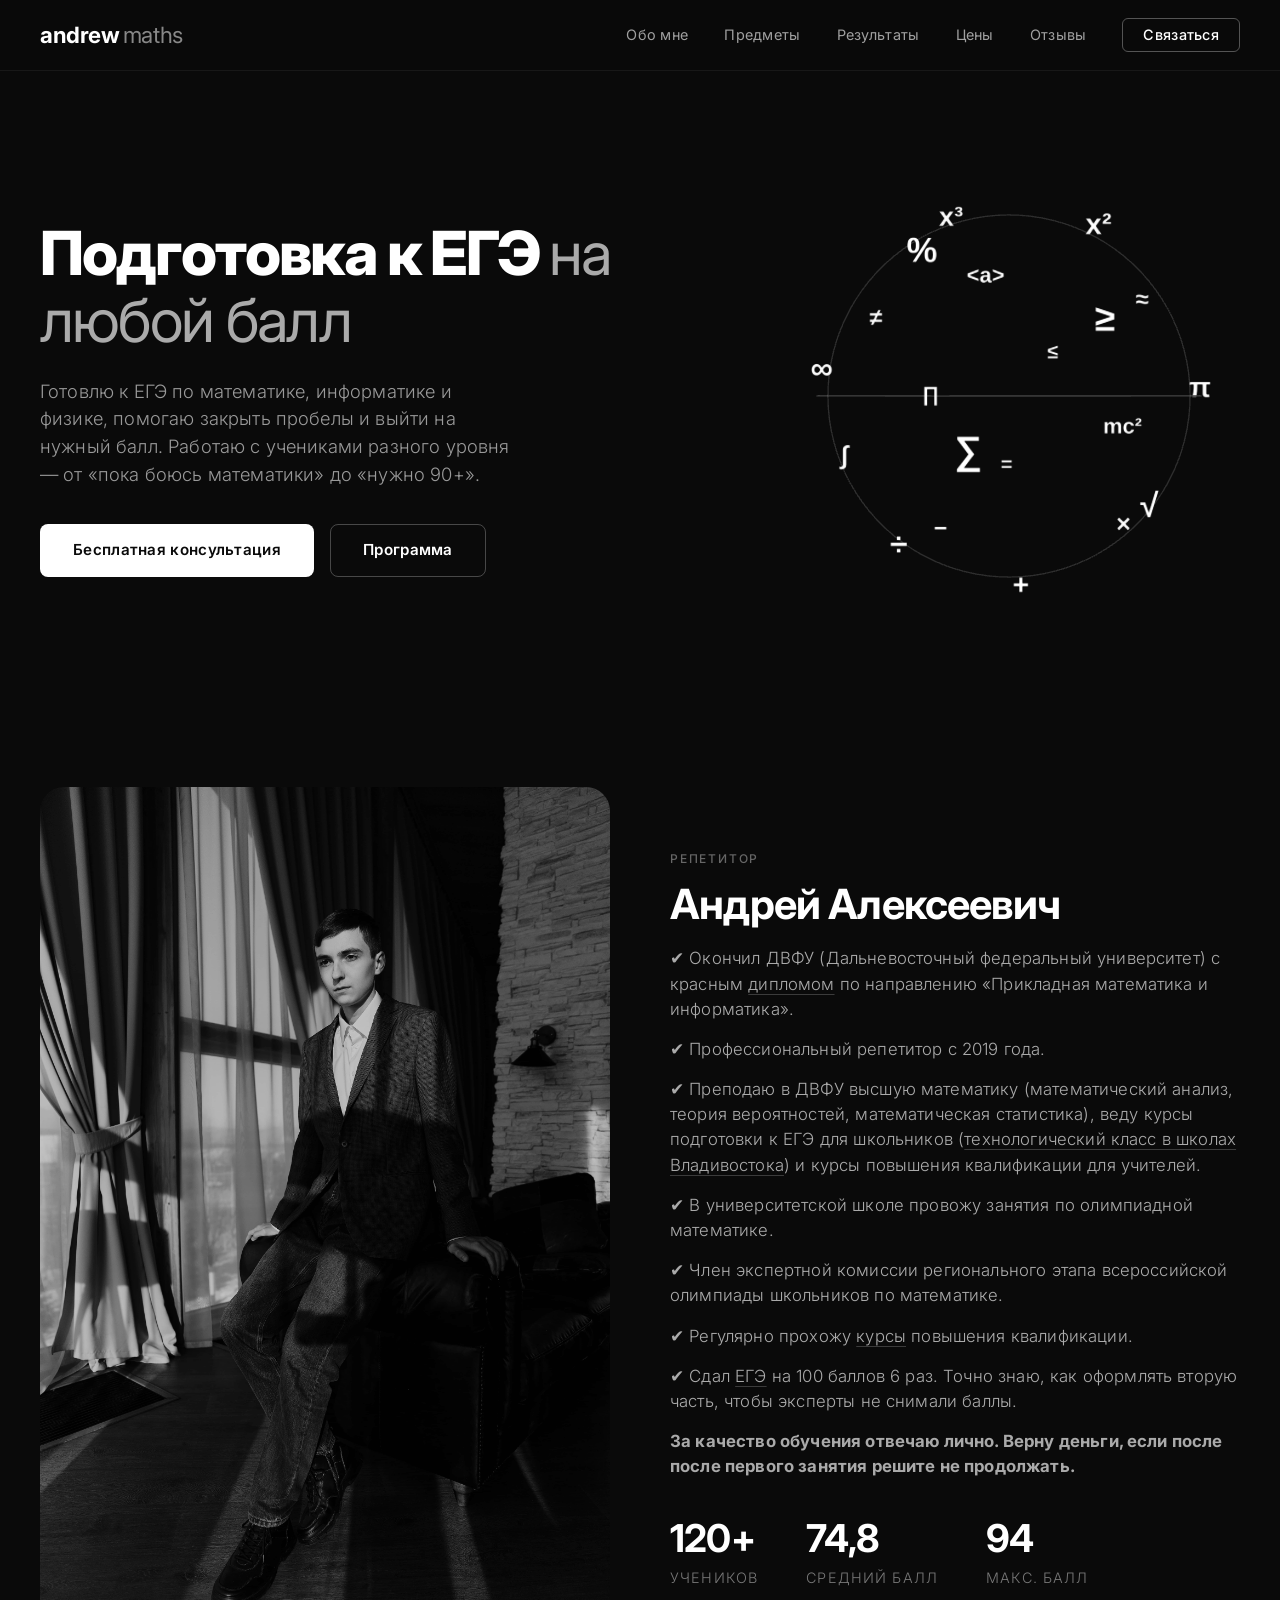
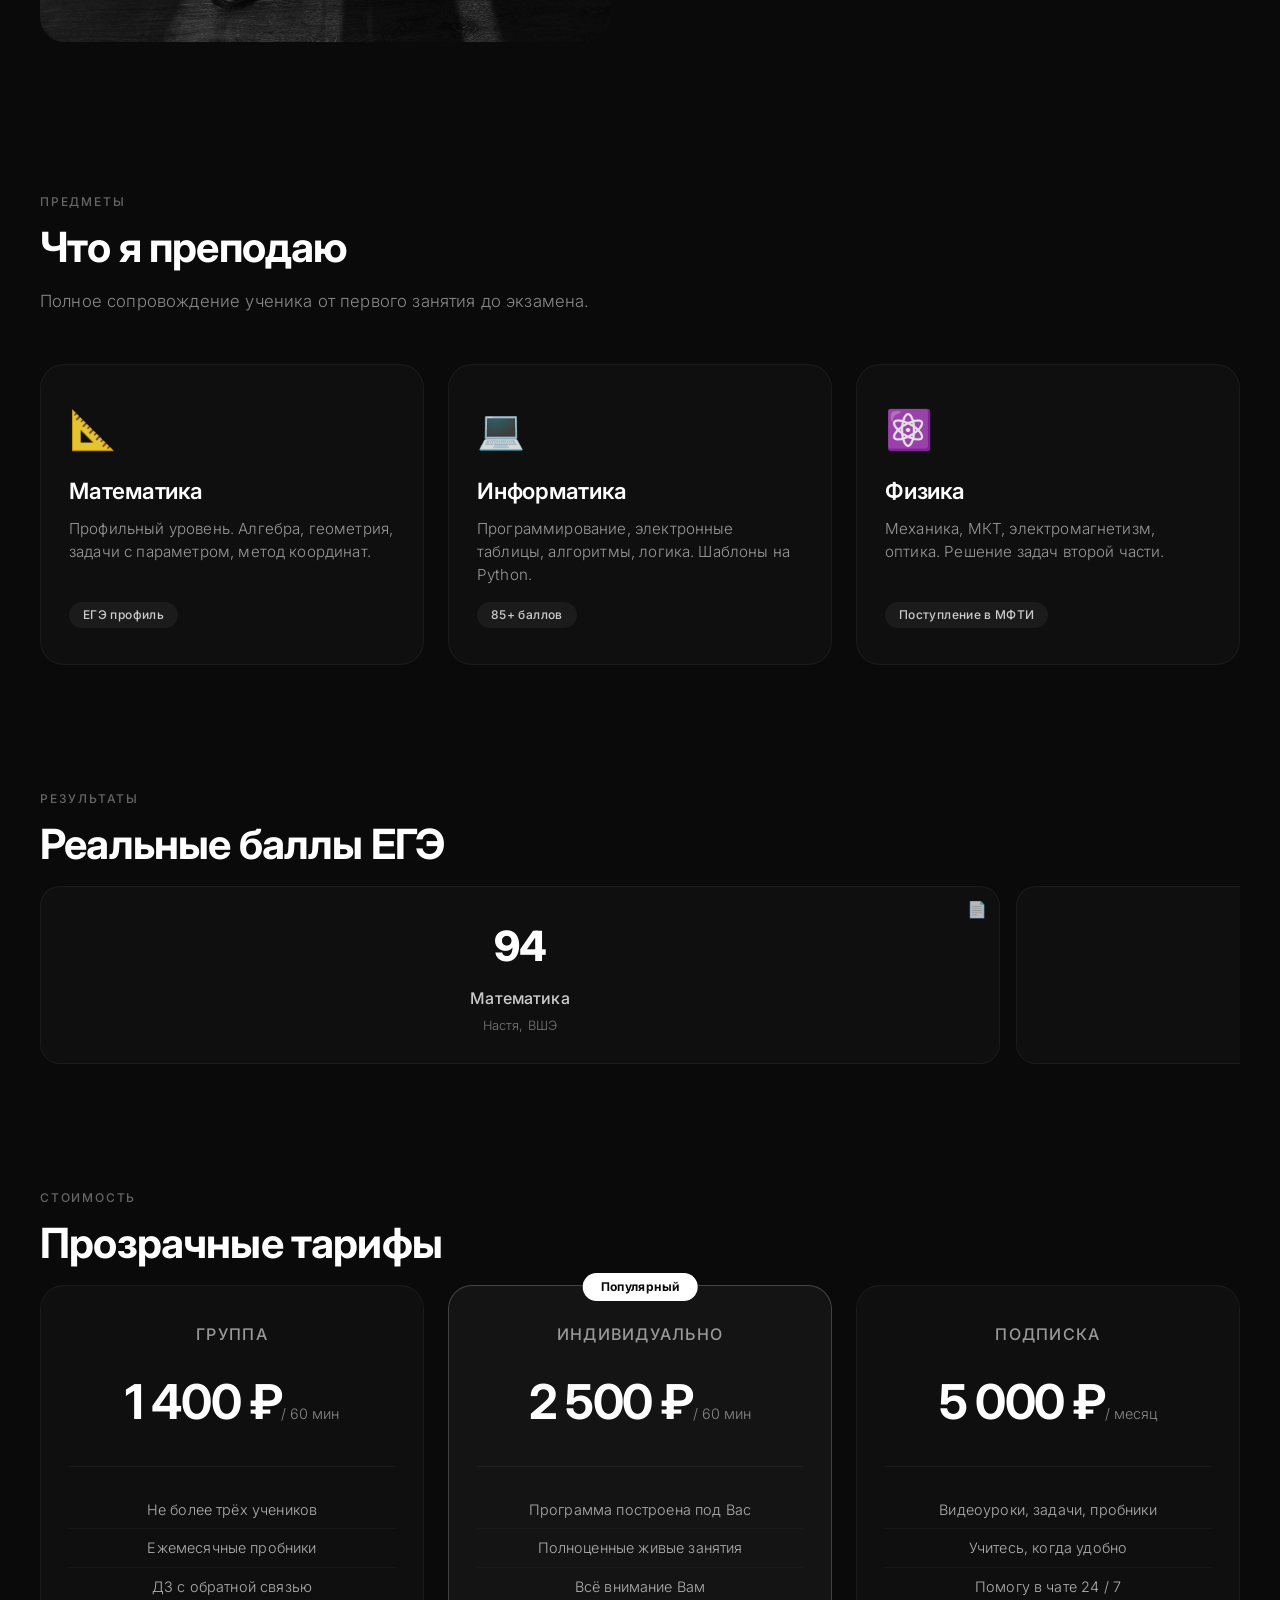
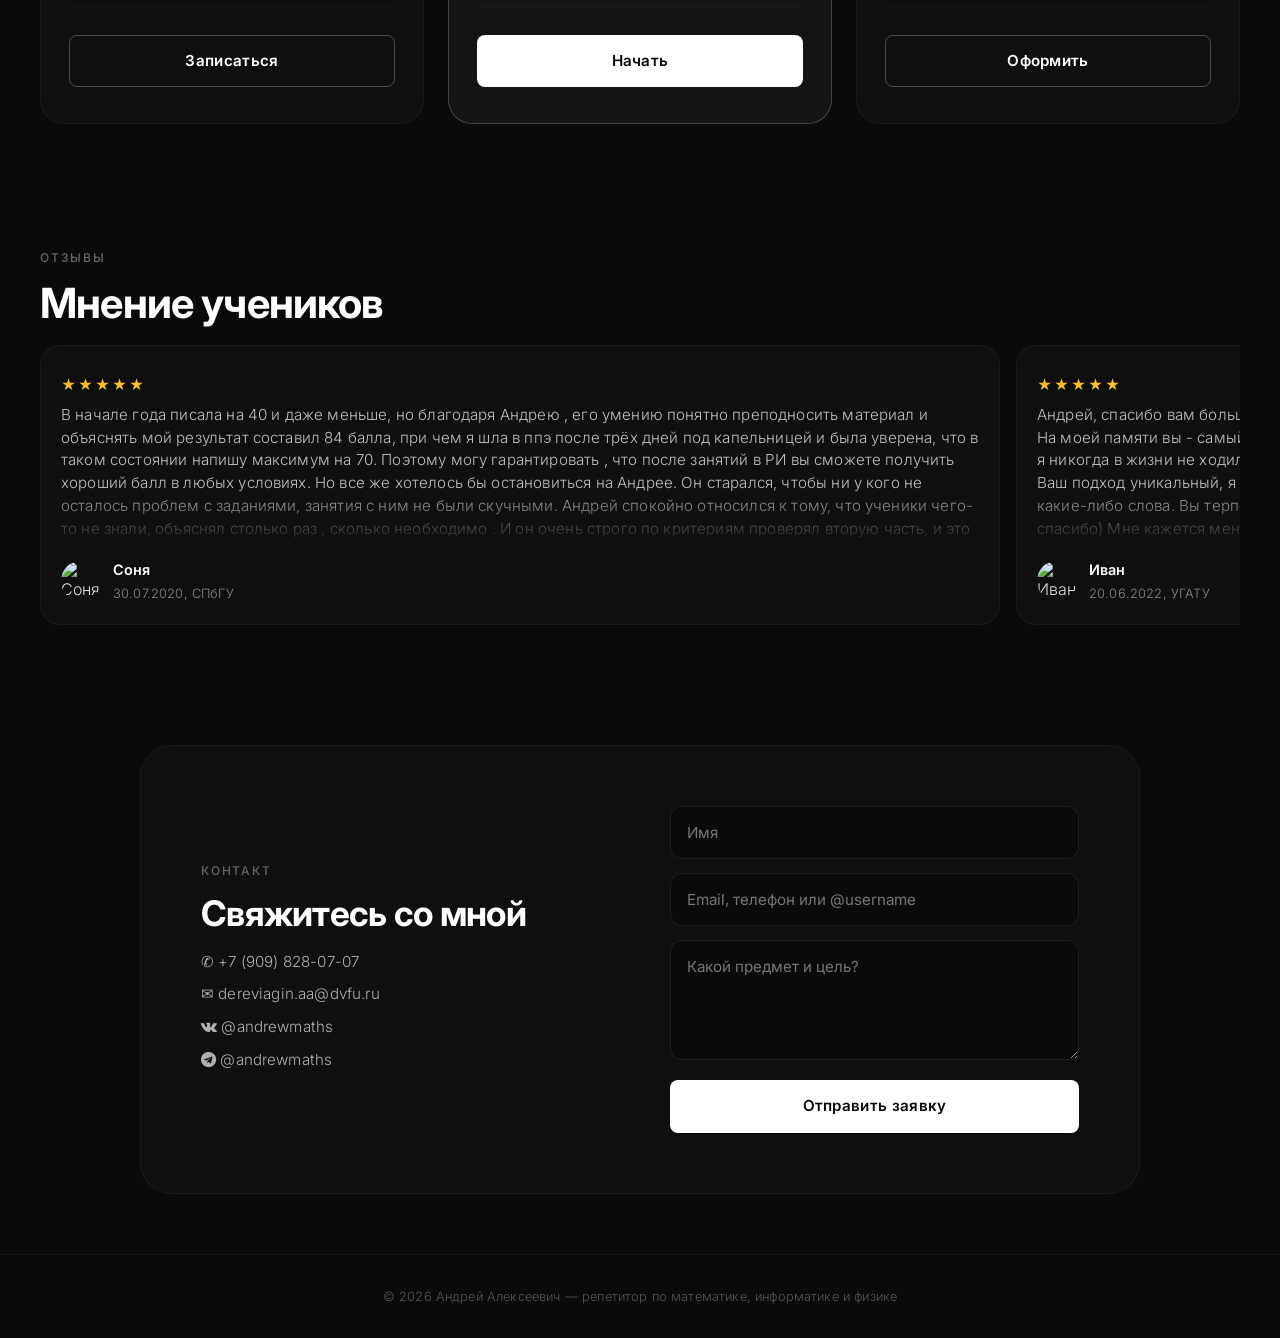
==== commit 67a043ed: "dvfu & latex" ====
--- a/index.html
+++ b/index.html
@@ -1,30 +1,24 @@
 <!doctype html>
-<html lang="en">
+<html lang="ru">
   <head>
     <meta charset="utf-8" />
-    <link rel="icon" type="image/svg+xml" href="data:image/svg+xml,
-        <svg xmlns='http://www.w3.org/2000/svg' viewBox='0 0 100 100'>
-          <rect width='100' height='100' rx='20' fill='%230a0a0a'/>
-          <text x='50%25' y='52%25' dominant-baseline='middle' text-anchor='middle'
-                font-family='Inter, sans-serif' font-weight='700' font-size='48'
-                fill='%23ffffff' letter-spacing='-0.02em'>am</text>
-        </svg>">
+    <link rel="icon" href="./assets/favicon-COZadXD7.svg" type="image/svg+xml">
     <meta name="viewport" content="width=device-width, initial-scale=1" />
     <meta name="theme-color" content="#000000" />
     <meta
       name="description"
-      content="Профессиональный репетитор по математике, информатике и физике"
+      content="Андрей Алексеевич Деревягин — профессиональный репетитор по математике, информатике и физике"
     />
     <meta name="robots" content="index, follow">
-    <link rel="manifest" href="./assets/manifest-BDxwKPDX.json" />
+    <link rel="manifest" href="./assets/manifest-cMiYoGFN.json" />
     <link rel="preconnect" href="https://fonts.googleapis.com">
     <link rel="preconnect" href="https://fonts.gstatic.com">
     <link href="https://fonts.googleapis.com/css2?family=Inter:wght@300;400;500;600;700;800&display=swap" rel="stylesheet">
     <link rel="stylesheet" href="https://cdnjs.cloudflare.com/ajax/libs/font-awesome/4.7.0/css/font-awesome.min.css">
     <title>Андрей Алексеевич — репетитор по математике, информатике и физике | ЕГЭ</title>
     <meta name="google-site-verification" content="Z67uycMbv_BQVOqnhxDj5h13oyRwPDEn9C5eAbbLmZs" />
-    <script type="module" src="./assets/index-BRM7Cmyi.js"></script>
-    <link rel="stylesheet" href="./assets/index-B8Bu1cbt.css">
+    <script type="module" crossorigin src="./assets/index-3Jhh_2lD.js"></script>
+    <link rel="stylesheet" crossorigin href="./assets/index-B8Bu1cbt.css">
   </head>
   <body>
     <div id="root"></div>
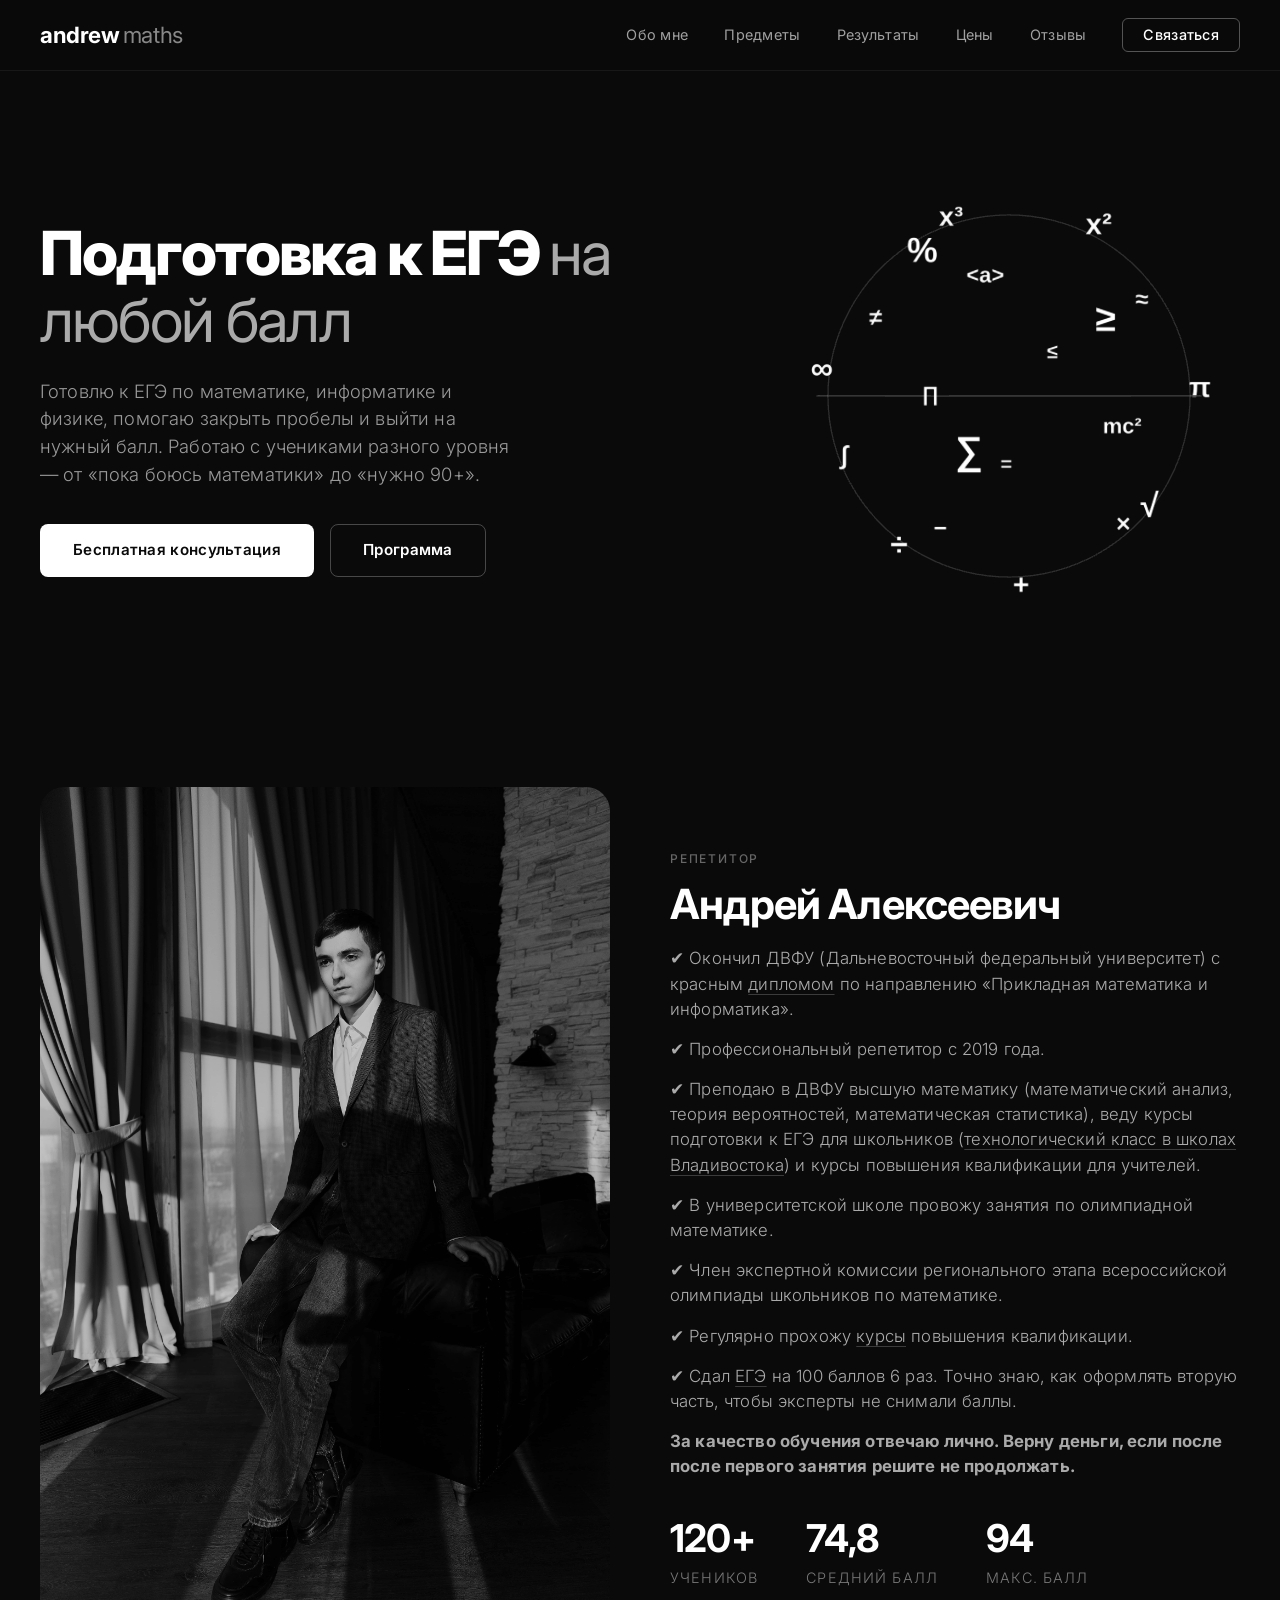
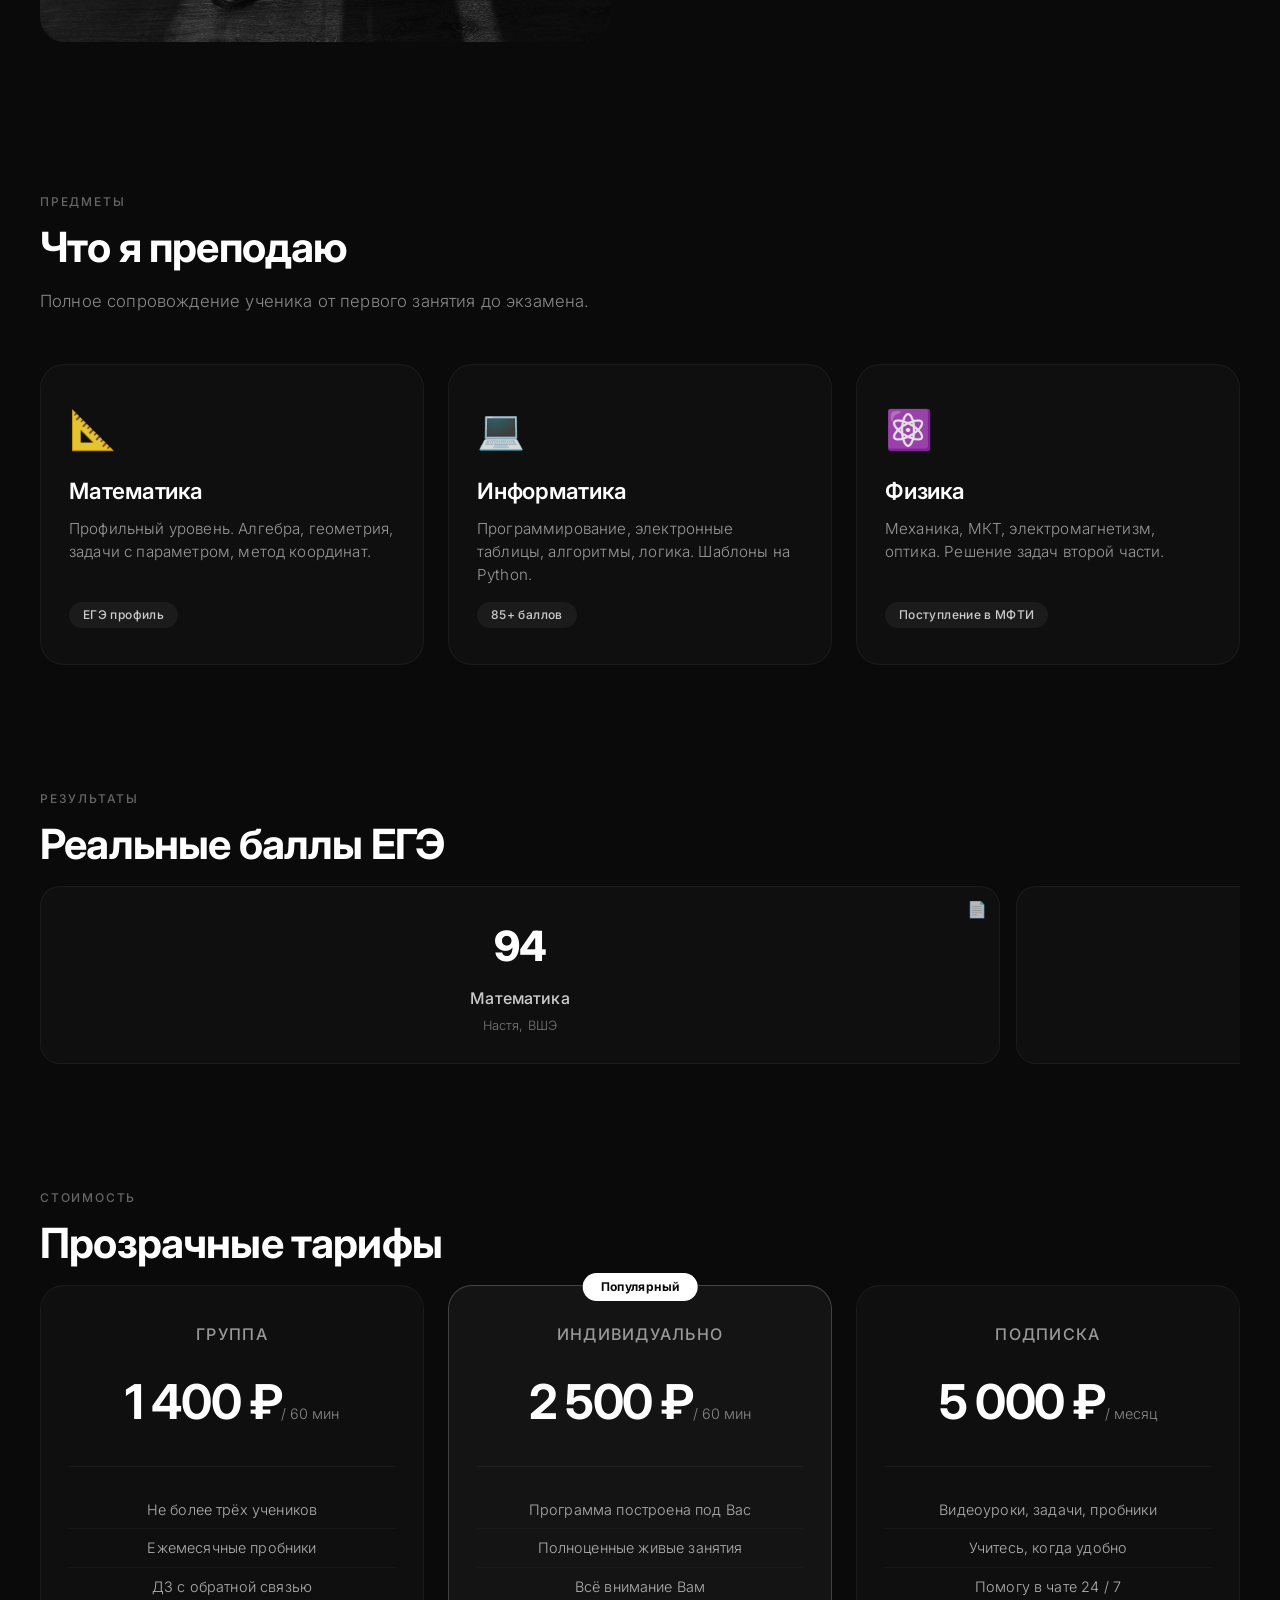
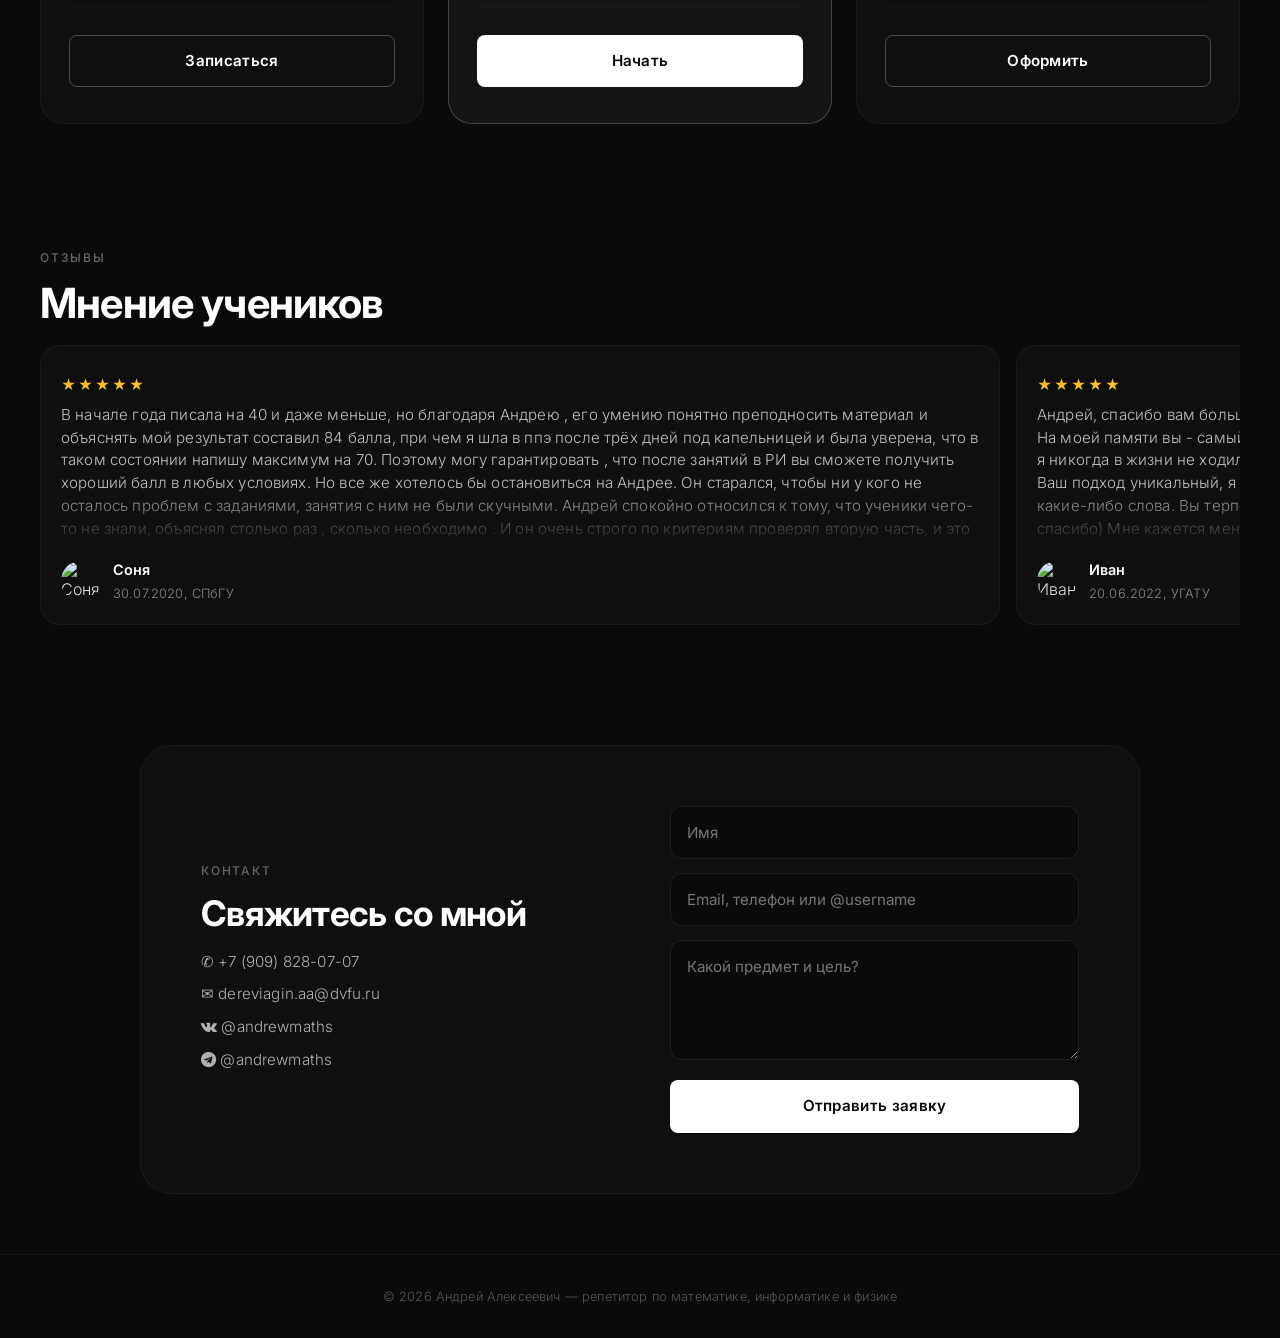
==== commit 2a2612f4: "fix bugs: parser, blur" ====
--- a/index.html
+++ b/index.html
@@ -17,8 +17,8 @@
     <link rel="stylesheet" href="https://cdnjs.cloudflare.com/ajax/libs/font-awesome/4.7.0/css/font-awesome.min.css">
     <title>Андрей Алексеевич — репетитор по математике, информатике и физике | ЕГЭ</title>
     <meta name="google-site-verification" content="Z67uycMbv_BQVOqnhxDj5h13oyRwPDEn9C5eAbbLmZs" />
-    <script type="module" crossorigin src="./assets/index-3Jhh_2lD.js"></script>
-    <link rel="stylesheet" crossorigin href="./assets/index-B8Bu1cbt.css">
+    <script type="module" crossorigin src="./assets/index-ejKSCgOk.js"></script>
+    <link rel="stylesheet" crossorigin href="./assets/index-C1ASloof.css">
   </head>
   <body>
     <div id="root"></div>
--- a/assets/index-C1ASloof.css
+++ b/assets/index-C1ASloof.css
@@ -0,0 +1 @@
+*{box-sizing:border-box;margin:0;padding:0}body{color:#e0e0e0;scroll-behavior:smooth;letter-spacing:.01em;background:#0a0a0a;font-family:Inter,sans-serif;font-weight:300;line-height:1.5}.container{max-width:1200px;margin:0 auto;padding:0 24px}header{-webkit-backdrop-filter:blur(18px);backdrop-filter:blur(18px);z-index:100;background:#0a0a0ad9;border-bottom:1px solid #ffffff0f;position:sticky;top:0}.header-inner{justify-content:space-between;align-items:center;padding:18px 0;display:flex}.logo{color:#fff;letter-spacing:-.02em;cursor:pointer;white-space:nowrap;font-size:1.4rem;font-weight:700;text-decoration:none}.logo span{color:#888;font-weight:400}nav li div{color:#a0a0a0;letter-spacing:.02em;font-size:.9rem;font-weight:400;text-decoration:none;transition:color .25s}nav li div:hover{color:#fff;cursor:pointer}.btn-nav{border:1px solid #ffffff4d;border-radius:6px;padding:5px 20px;font-weight:500;transition:all .25s;color:#fff!important}.btn-nav:hover{background:#fff;border-color:#fff;color:#0a0a0a!important}nav ul{align-items:center;gap:36px;list-style:none;display:flex}.burger{cursor:pointer;z-index:101;background:0 0;border:none;flex-direction:column;justify-content:center;align-items:center;gap:5px;padding:4px;display:none;position:relative}.burger span{background:#e0e0e0;width:22px;height:1.5px;transition:transform .3s,opacity .3s;display:block}.burger.active span:first-child{transform:translateY(6.5px)rotate(45deg)}.burger.active span:nth-child(2){opacity:0}.burger.active span:nth-child(3){transform:translateY(-6.5px)rotate(-45deg)}.hero{padding:100px 0 80px}.hero-grid{grid-template-columns:1.2fr .8fr;align-items:center;gap:60px;display:grid}.hero-text h1{letter-spacing:-.03em;color:#fff;margin-bottom:24px;font-size:3.8rem;font-weight:800;line-height:1.1}.hero-text h1 .accent{color:#aaa;font-weight:400}.hero-text p{color:#999;max-width:480px;margin-bottom:36px;font-size:1.15rem;font-weight:300}.hero-buttons{flex-wrap:wrap;gap:16px;display:flex}.btn{color:#0a0a0a;letter-spacing:.02em;cursor:pointer;text-align:center;background:#fff;border:1px solid #0000;border-radius:8px;padding:14px 32px;font-size:.95rem;font-weight:600;text-decoration:none;transition:all .25s;display:inline-block}.btn:hover{color:#fff;background:#0a0a0a;border-color:#fff}.btn-outline{color:#fff;background:0 0;border:1px solid #ffffff40}.btn-outline:hover{color:#0a0a0a;background:#fff}.section-tag{text-transform:uppercase;letter-spacing:.15em;color:#666;margin-bottom:12px;font-size:.75rem;font-weight:500;display:inline-block}.section-title{color:#fff;letter-spacing:-.02em;margin-bottom:16px;font-size:2.6rem;font-weight:700;line-height:1.2}.section-sub{color:#888;max-width:550px;margin-bottom:50px;font-size:1.05rem;font-weight:300}.about-grid{grid-template-columns:1fr 1fr;align-items:center;gap:60px;display:grid}.about-image img{opacity:.8;border-radius:24px;width:100%}.doc-link{color:#aaa;text-underline-offset:4px;cursor:pointer;-webkit-text-decoration:underline #fff3;text-decoration:underline #fff3;transition:all .25s}.doc-link:hover{color:#fff;text-decoration-color:#fff}.stat-row{gap:48px;margin-top:30px;display:flex}.stat h3{color:#fff;letter-spacing:-.02em;font-size:2.4rem;font-weight:700}.stat p{color:#777;text-transform:uppercase;letter-spacing:.08em;font-size:.9rem}.bento-grid{grid-template-columns:repeat(3,1fr);gap:24px;display:grid}.bento-card{cursor:pointer;background:#0f0f0f;border:1px solid #ffffff0d;border-radius:24px;flex-direction:column;padding:36px 28px;transition:all .3s;display:flex}.bento-card:hover{background:#141414;border-color:#ffffff1f;transform:translateY(-4px)}.bento-card .icon{opacity:.9;margin-bottom:16px;font-size:2.4rem}.bento-card h3{color:#fff;letter-spacing:-.01em;margin-bottom:10px;font-size:1.4rem;font-weight:600}.bento-card p{color:#999;margin-bottom:16px;font-size:.95rem;line-height:1.5}.bento-card .tag{color:#ccc;letter-spacing:.03em;background:#ffffff0d;border-radius:20px;align-self:flex-start;margin-top:auto;padding:4px 14px;font-size:.75rem;font-weight:500}.results-grid{grid-template-columns:repeat(3,1fr);gap:24px;margin-top:20px;display:grid}.result-card{text-align:center;background:#0f0f0f;border:1px solid #ffffff0d;border-radius:20px;padding:28px}.pricing-grid{grid-template-columns:repeat(3,1fr);gap:24px;display:grid}.price-card{text-align:center;background:#0f0f0f;border:1px solid #ffffff0d;border-radius:24px;padding:36px 28px;transition:all .3s}.price-card.featured{background:#141414;border-color:#fff3;position:relative}.badge{color:#0a0a0a;letter-spacing:.03em;background:#fff;border-radius:20px;padding:5px 18px;font-size:.75rem;font-weight:700;position:absolute;top:-13px;left:50%;transform:translate(-50%)}.price-card h3{text-transform:uppercase;letter-spacing:.08em;color:#999;margin-bottom:20px;font-size:1rem;font-weight:500}.price{color:#fff;letter-spacing:-.03em;white-space:nowrap;margin:16px 0;font-size:3rem;font-weight:700}.price span{color:#888;letter-spacing:0;font-size:.9rem;font-weight:300}.price-card ul{border-top:1px solid #ffffff0d;margin:28px 0;padding-top:24px;list-style:none}.price-card li{color:#b0b0b0;border-bottom:1px solid #ffffff08;padding:8px 0;font-size:.9rem;font-weight:300}.contact{background:#0f0f0f;border:1px solid #ffffff0d;border-radius:32px;max-width:1000px;margin:60px auto;padding:60px}.contact-grid{grid-template-columns:1fr 1fr;align-items:center;gap:60px;display:grid}.contact-info p{color:#b0b0b0;margin:10px 0;font-size:.95rem}.contact-form input,.contact-form textarea{color:#e0e0e0;background:#0a0a0a;border:1px solid #ffffff14;border-radius:12px;outline:none;width:100%;margin-bottom:14px;padding:16px;font-family:Inter,sans-serif;font-size:.95rem;transition:border-color .3s}.contact-form input:focus,.contact-form textarea:focus{border-color:#ffffff4d}.contact-form textarea{resize:vertical;height:120px}.contact-form-contact:invalid{border-color:#7b4343}.btn-loading{pointer-events:none;opacity:.85;transition:opacity .2s;position:relative;color:#0000!important}.btn-loading:after{content:"";z-index:1;border:2px solid #00000026;border-top-color:#0a0a0a;border-radius:50%;width:18px;height:18px;margin-top:-9px;margin-left:-9px;animation:.6s linear infinite btn-spin;position:absolute;top:50%;left:50%}.btn-outline.btn-loading:after{border-color:#fff #fff3 #fff3}@keyframes btn-spin{to{transform:rotate(360deg)}}.success-placeholder{color:#aaa;z-index:100;background:#0f0f0f;justify-content:center;align-items:center;gap:12px;width:100%;padding:16px 20px;font-size:.95rem;display:none;position:absolute;bottom:0}.success-placeholder .icon{color:#888;font-size:1.2rem;font-weight:100}@keyframes fadeIn{0%{opacity:0;transform:translateY(6px)}to{opacity:1;transform:translateY(0)}}@keyframes fadeOut{0%{opacity:1;transform:translateY(0)}to{opacity:0;transform:translateY(-6px)}}.contact-form-container{position:relative}footer{text-align:center;color:#555;border-top:1px solid #ffffff0a;padding:32px 0;font-size:.8rem}.carousel-container{align-items:center;gap:12px;display:flex;position:relative}.carousel-viewport{flex:1;overflow:hidden}.carousel-track{gap:16px;transition:transform .4s;display:flex}.carousel-arrow{color:#ccc;cursor:pointer;background:#1a1a1a;border:1px solid #ffffff1a;border-radius:50%;flex-shrink:0;justify-content:center;width:40px;height:40px;padding:0;font-size:2rem;line-height:1;transition:all .2s;display:flex}.carousel-arrow:hover:not(:disabled){color:#0a0a0a;background:#fff;border-color:#fff}.carousel-arrow:disabled{opacity:.3;cursor:default;pointer-events:none}.result-card{text-align:center;cursor:default;background:#0f0f0f;border:1px solid #ffffff0d;border-radius:20px;flex-shrink:0;padding:28px 20px;position:relative}.result-card.clickable{cursor:pointer;transition:border-color .2s}.result-card.clickable:hover{border-color:#fff3}.result-card .score{color:#fff;letter-spacing:-.03em;margin-bottom:8px;font-size:2.6rem;font-weight:800}.result-card .subject{color:#ccc;font-size:1rem;font-weight:500}.result-card .desc{color:#777;margin-top:6px;font-size:.8rem}.blank-indicator{color:#888;opacity:.7;font-size:1rem;position:absolute;top:10px;right:12px}.testimonial-card{text-align:left;cursor:pointer;background:#0f0f0f;border:1px solid #ffffff0d;border-radius:20px;flex-direction:column;flex-shrink:0;height:280px;padding:28px 20px 20px;display:flex;overflow:hidden}.testimonial-top{flex:1 1 0;min-height:0;margin-bottom:12px;-webkit-mask-image:linear-gradient(#000 0% 65%,#0000 100%);mask-image:linear-gradient(#000 0% 65%,#0000 100%)}.testimonial-card .stars{color:#fbbf24;letter-spacing:2px;margin-bottom:8px;font-size:.9rem}.testimonial-card .quote{color:silver;margin-bottom:0;font-size:.95rem;line-height:1.5}.client{z-index:2;flex-shrink:0;align-items:center;gap:12px;display:flex;position:relative}.client img{object-fit:cover;border-radius:50%;width:40px;height:40px}.client strong{color:#fff;font-size:.9rem;font-weight:600;display:block}.client span{color:#888;font-size:.8rem}.reviews-modal-overlay{-webkit-backdrop-filter:blur(6px);backdrop-filter:blur(6px);z-index:300;opacity:0;pointer-events:none;background:#000000d9;justify-content:center;align-items:center;padding:16px;transition:opacity .3s;display:flex;position:fixed;inset:0}.reviews-modal-overlay.active{opacity:1;pointer-events:all}.reviews-modal{background:#0f0f0f;border:1px solid #ffffff14;border-radius:20px;flex-direction:column;width:100%;max-width:900px;max-height:80vh;transition:transform .3s;display:flex;transform:translateY(20px);box-shadow:0 20px 60px #000c}.reviews-modal-overlay.active .reviews-modal{transform:translateY(0)}.reviews-modal-header{border-bottom:1px solid #ffffff0f;justify-content:space-between;align-items:flex-start;padding:24px 24px 16px;display:flex}.reviews-modal-title{color:#fff;font-size:1.3rem;font-weight:600}.reviews-modal-body{flex:1;padding:24px;overflow-y:auto}.review-full{border-bottom:1px solid #ffffff0d;margin-bottom:24px;padding-bottom:24px}.review-full:last-child{border-bottom:none;margin-bottom:0}.review-full .stars{color:#fbbf24;margin-bottom:8px}.review-full .quote{color:silver;margin-bottom:12px;font-size:1rem;line-height:1.6}.review-full .client{cursor:pointer;align-items:center;gap:12px;width:fit-content;display:flex}.review-full .client img{border-radius:50%;width:40px;height:40px}.review-full .client strong{color:#fff;font-size:.95rem}.review-full .client span{color:#888;font-size:.8rem}.reviews-modal-footer{justify-content:flex-end;padding:10px 24px 24px;display:flex}.openedmodal{overflow-y:hidden}.reviews-modal-body{scrollbar-width:thin;scrollbar-color:#333 #0f0f0f}.reviews-modal-body::-webkit-scrollbar{width:4px}.reviews-modal-body::-webkit-scrollbar-track{background:#0f0f0f}.reviews-modal-body::-webkit-scrollbar-thumb{background:#333;border-radius:2px}.reviews-modal-body::-webkit-scrollbar-thumb:hover{background:#555}.review-imgs-container{flex-wrap:wrap;justify-content:space-between;display:flex}.review-img{object-fit:contain;width:48%;margin-top:10px;margin-bottom:10px}.subject-modal-overlay{-webkit-backdrop-filter:blur(6px);backdrop-filter:blur(6px);z-index:300;opacity:0;pointer-events:none;background:#000000d9;justify-content:center;align-items:center;padding:16px;transition:opacity .3s;display:flex;position:fixed;inset:0}.subject-modal-overlay.active{opacity:1;pointer-events:all}.subject-modal{background:#0f0f0f;border:1px solid #ffffff14;border-radius:20px;flex-direction:column;width:100%;max-width:650px;max-height:80vh;transition:transform .3s;display:flex;transform:translateY(20px);box-shadow:0 20px 60px #000c}.subject-modal-overlay.active .subject-modal{transform:translateY(0)}.subject-modal-header{border-bottom:1px solid #ffffff0f;justify-content:space-between;align-items:flex-start;padding:24px 24px 16px;display:flex}.subject-modal-title{color:#fff;font-size:1.3rem;font-weight:600}.subject-modal-body{scrollbar-width:thin;scrollbar-color:#333 #0f0f0f;flex-direction:column;flex:1;gap:20px;padding:24px;display:flex;overflow-y:auto}.subject-modal-body::-webkit-scrollbar{width:4px}.subject-modal-body::-webkit-scrollbar-track{background:#0f0f0f}.subject-modal-body::-webkit-scrollbar-thumb{background:#333;border-radius:2px}.subject-modal-body::-webkit-scrollbar-thumb:hover{background:#555}.subject-block{background:#141414;border:1px solid #ffffff0d;border-radius:14px;padding:20px}.block-title{color:#fff;align-items:center;gap:8px;margin-bottom:12px;font-size:1rem;font-weight:600;display:flex}.block-title:before{content:"";background:#888;border-radius:50%;width:8px;height:8px;display:inline-block}#basicBlock .block-title:before{background:#888}#coreBlock .block-title:before{background:#f59e0b}#advancedBlock .block-title:before{background:#ef4444}.task-list{flex-direction:column;gap:10px;list-style:none;display:flex}.task-list li{border-bottom:1px solid #ffffff08;justify-content:space-between;align-items:baseline;gap:12px;padding:6px 0;display:flex}.task-list li:last-child{border-bottom:none}.topic-name{color:#ccc;flex:1;font-size:.9rem}.task-nums{text-align:left;color:#888;white-space:nowrap;flex-shrink:0;min-width:100px;font-size:.8rem;font-weight:500}.task-nums span{color:#ccc;background:#1a1a1a;border:1px solid #ffffff14;border-radius:4px;margin-left:6px;padding:2px 6px;display:inline-block}.docs-modal-overlay{-webkit-backdrop-filter:blur(6px);backdrop-filter:blur(6px);z-index:300;opacity:0;pointer-events:none;background:#000000e6;justify-content:center;align-items:center;padding:16px;transition:opacity .3s;display:flex;position:fixed;inset:0}.docs-modal-overlay.active{opacity:1;pointer-events:all}.docs-modal{background:#0f0f0f;border:1px solid #ffffff14;border-radius:20px;flex-direction:column;width:100%;max-width:1000px;max-height:90vh;transition:transform .3s;display:flex;transform:translateY(20px);box-shadow:0 20px 60px #000c}.docs-modal-overlay.active .docs-modal{transform:translateY(0)}.docs-modal-header{border-bottom:1px solid #ffffff0f;justify-content:space-between;align-items:center;padding:20px 24px 16px;display:flex}.docs-modal-title{color:#fff;font-size:1.2rem;font-weight:600}.docs-modal-body{scrollbar-width:thin;scrollbar-color:#333 #0f0f0f;padding:24px;overflow-y:auto}.docs-modal-body::-webkit-scrollbar{width:4px}.docs-modal-body::-webkit-scrollbar-track{background:#0f0f0f}.docs-modal-body::-webkit-scrollbar-thumb{background:#333;border-radius:2px}.docs-modal-body::-webkit-scrollbar-thumb:hover{background:#555}.doc-card{background:#141414;border:1px solid #ffffff0d;border-radius:14px;margin-bottom:24px;overflow:hidden}.doc-card:last-child{margin-bottom:0}.doc-card img{object-fit:contain;background:#0a0a0a;width:100%;display:block}.doc-caption{color:#aaa;text-align:center;padding:12px 16px;font-size:.9rem}.docs-modal-footer{justify-content:flex-end;padding:10px 24px 24px;display:flex}.results-ege-modal-overlay{-webkit-backdrop-filter:blur(6px);backdrop-filter:blur(6px);z-index:300;opacity:0;pointer-events:none;background:#000000d9;justify-content:center;align-items:center;padding:16px;transition:opacity .3s;display:flex;position:fixed;inset:0}.results-ege-modal-overlay.active{opacity:1;pointer-events:all}.results-ege-modal{background:#0f0f0f;border:1px solid #ffffff14;border-radius:20px;flex-direction:column;width:100%;max-width:600px;max-height:80vh;transition:transform .3s;display:flex;transform:translateY(20px);box-shadow:0 20px 60px #000c}.results-ege-modal-overlay.active .results-ege-modal{transform:translateY(0)}.results-ege-modal-header{border-bottom:1px solid #ffffff0f;justify-content:space-between;align-items:center;padding:24px 24px 16px;display:flex}.results-ege-modal-title{color:#fff;font-size:1.2rem;font-weight:600}.modal-close{color:#888;cursor:pointer;background:0 0;border:none;font-size:1.8rem;line-height:1}.modal-close:hover{color:#fff}.results-ege-modal-body{scrollbar-width:thin;scrollbar-color:#333 #0f0f0f;flex:1;padding:16px 24px 24px;overflow-y:auto}.results-ege-modal-body::-webkit-scrollbar{width:4px}.results-ege-modal-body::-webkit-scrollbar-track{background:#0f0f0f}.results-ege-modal-body::-webkit-scrollbar-thumb{background:#333;border-radius:2px}.results-ege-modal-body::-webkit-scrollbar-thumb:hover{background:#555}.table-wrapper{overflow-x:auto}.results-ege-table{border-collapse:collapse;width:100%;font-size:.9rem}.results-ege-table th{text-align:left;color:#888;text-transform:uppercase;letter-spacing:.05em;background:#141414;border-bottom:1px solid #ffffff0f;padding:12px 16px;font-size:.75rem;font-weight:500}.results-ege-table td{color:#ccc;border-bottom:1px solid #ffffff0a;padding:12px 16px}.results-ege-table tbody tr:hover{background:#141414}.results-ege-table tbody tr:last-child td{border-bottom:none}.blanks-link{color:#aaa;border-bottom:1px dashed #fff3;font-size:.85rem;text-decoration:none;transition:all .2s}.blanks-link:hover{color:#fff;border-color:#fff}.results-ege-modal-footer{justify-content:flex-end;padding:10px 24px 24px;display:flex}.results-ege-withblanks{cursor:pointer}.about-p{color:#aaa;margin-bottom:15px;font-size:1.05rem}.about-p:before{content:"✔ "}.about-garant-p{color:#aaa;font-size:1.05rem;font-weight:700}@media (800px<=width<1250px){.header-inner,.mobile-container{padding-left:20px;padding-right:20px}.price{font-size:2rem}}@media (width<800px){.review-img{width:100%}.header-inner,.mobile-container{padding-left:20px;padding-right:20px}.contact{padding:30px}.hero-grid,.about-grid,.contact-grid,.bento-grid,.pricing-grid,.testimonial-grid,.results-grid{grid-template-columns:1fr}.hero-text h1{font-size:2.4rem}.hero-image{display:none}.section-title{font-size:2rem}.burger{z-index:101;display:flex}nav ul{-webkit-backdrop-filter:blur(16px);backdrop-filter:blur(16px);z-index:100;box-sizing:border-box;background:#0a0a0afa;flex-direction:column;justify-content:flex-start;align-items:center;gap:24px;height:auto;min-height:100vh;margin:0;padding:100px 20px 60px;transition:transform .4s;display:flex;position:fixed;top:0;left:0;right:0;transform:translateY(-100%)}nav ul.active{transform:translateY(0)}.carousel-arrow{display:none}.carousel-viewport{-webkit-overflow-scrolling:touch;scroll-snap-type:x mandatory;padding-bottom:8px;overflow-x:auto}.carousel-track{gap:12px}.carousel-viewport::-webkit-scrollbar{display:none}.result-card,.testimonial-card{scroll-snap-align:start;flex:0 0 80%!important}.success-placeholder{padding:10px}}
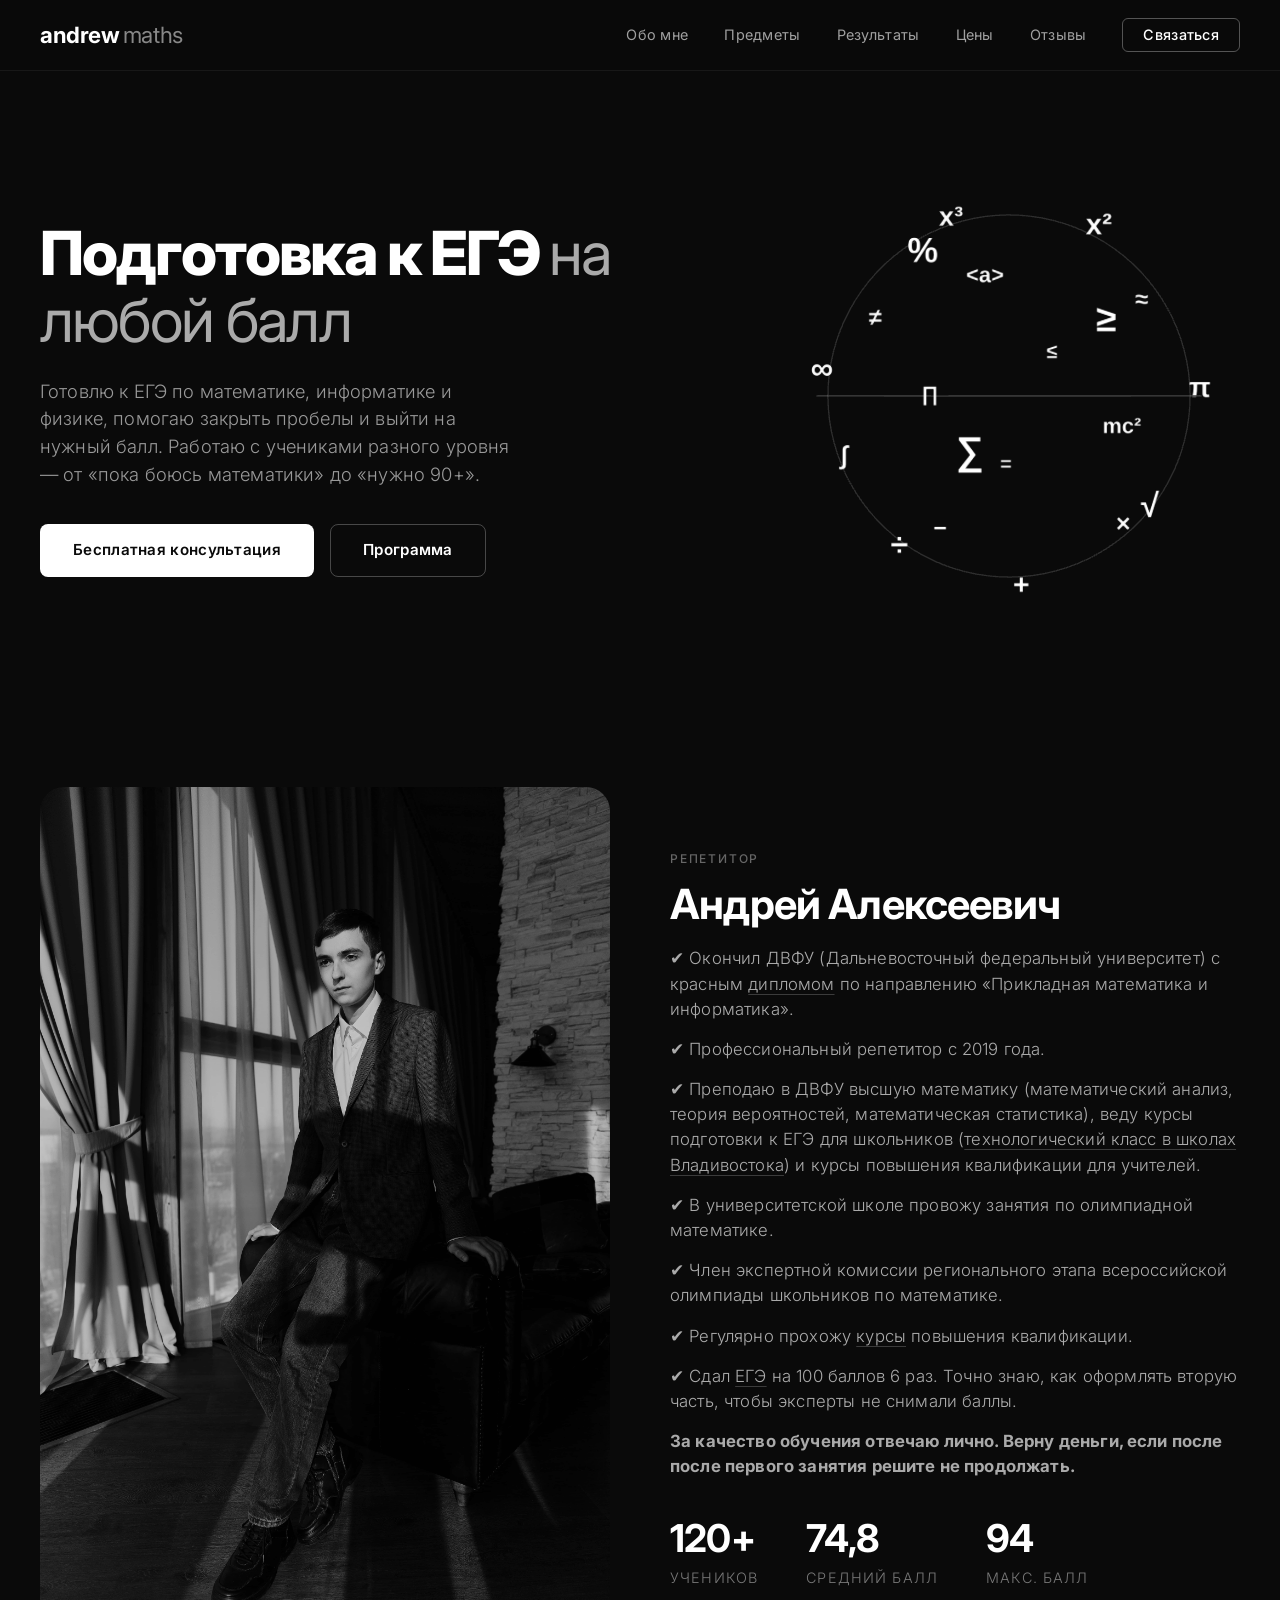
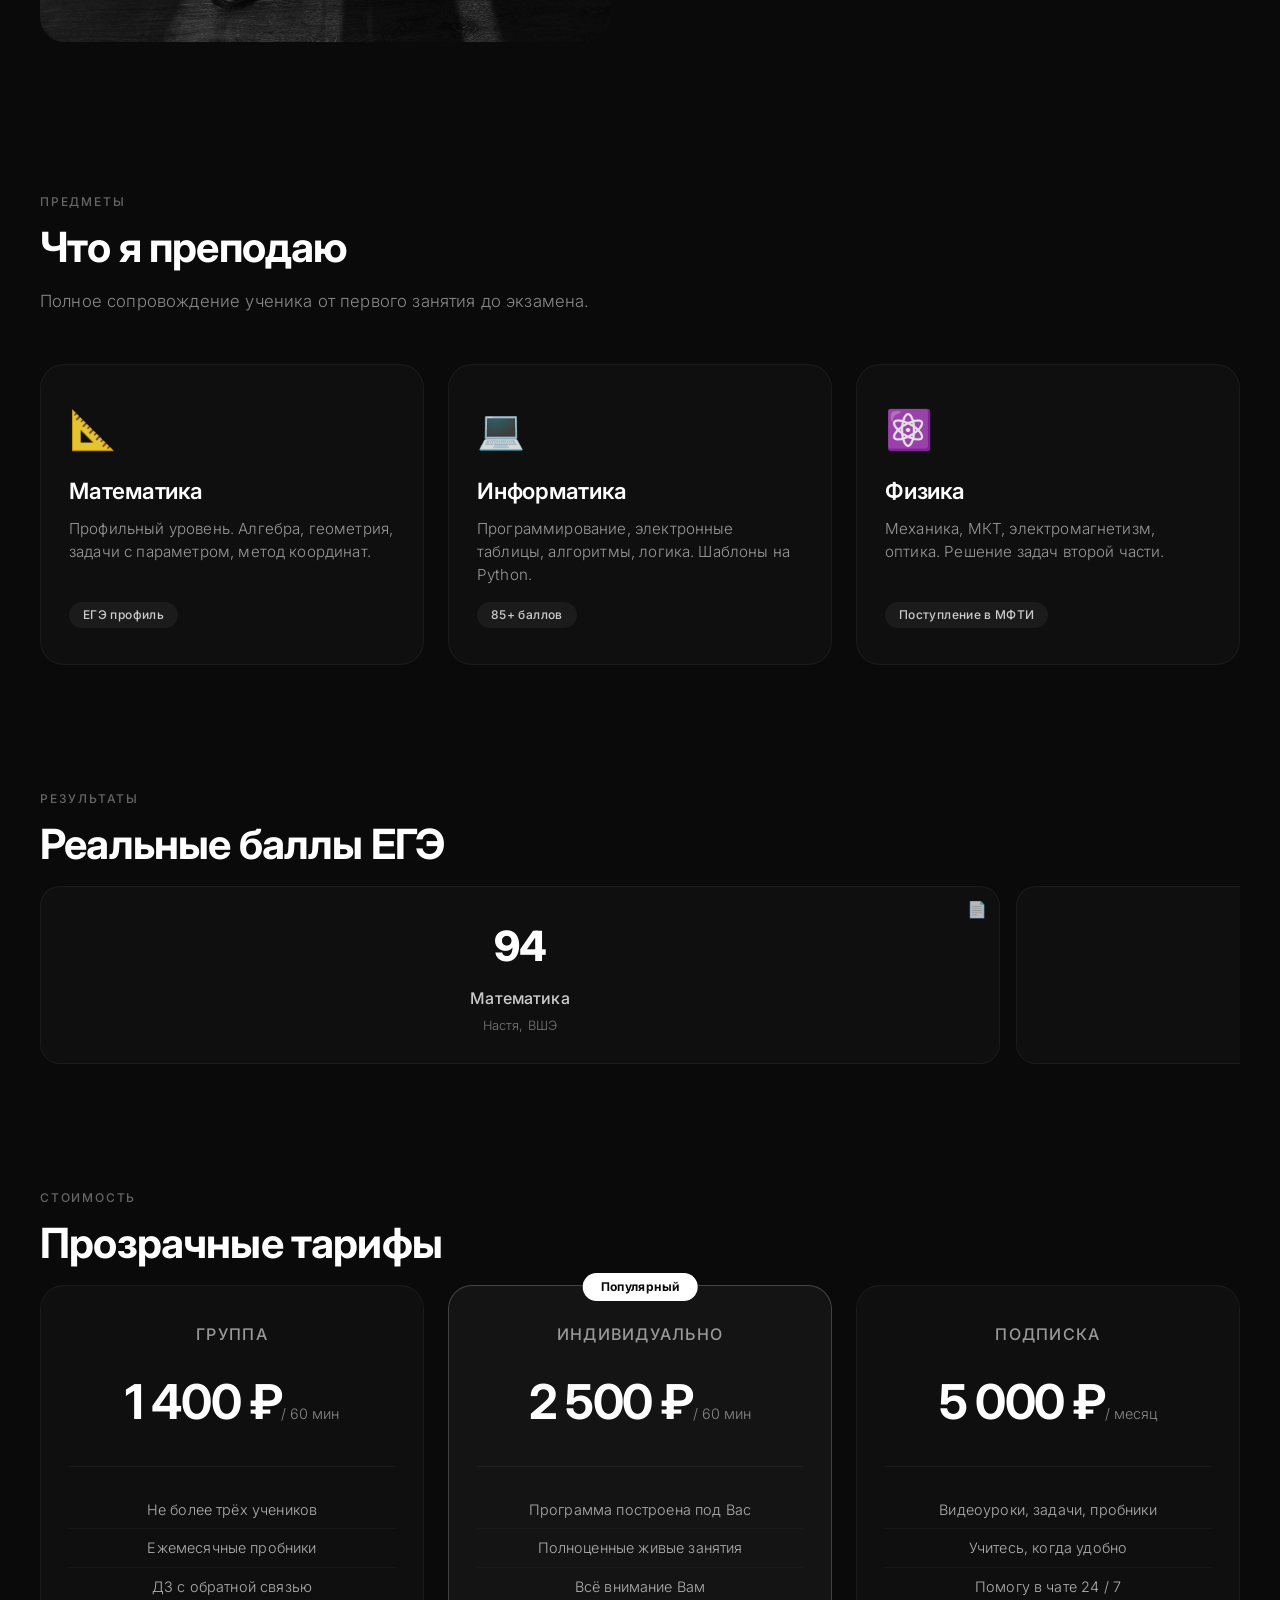
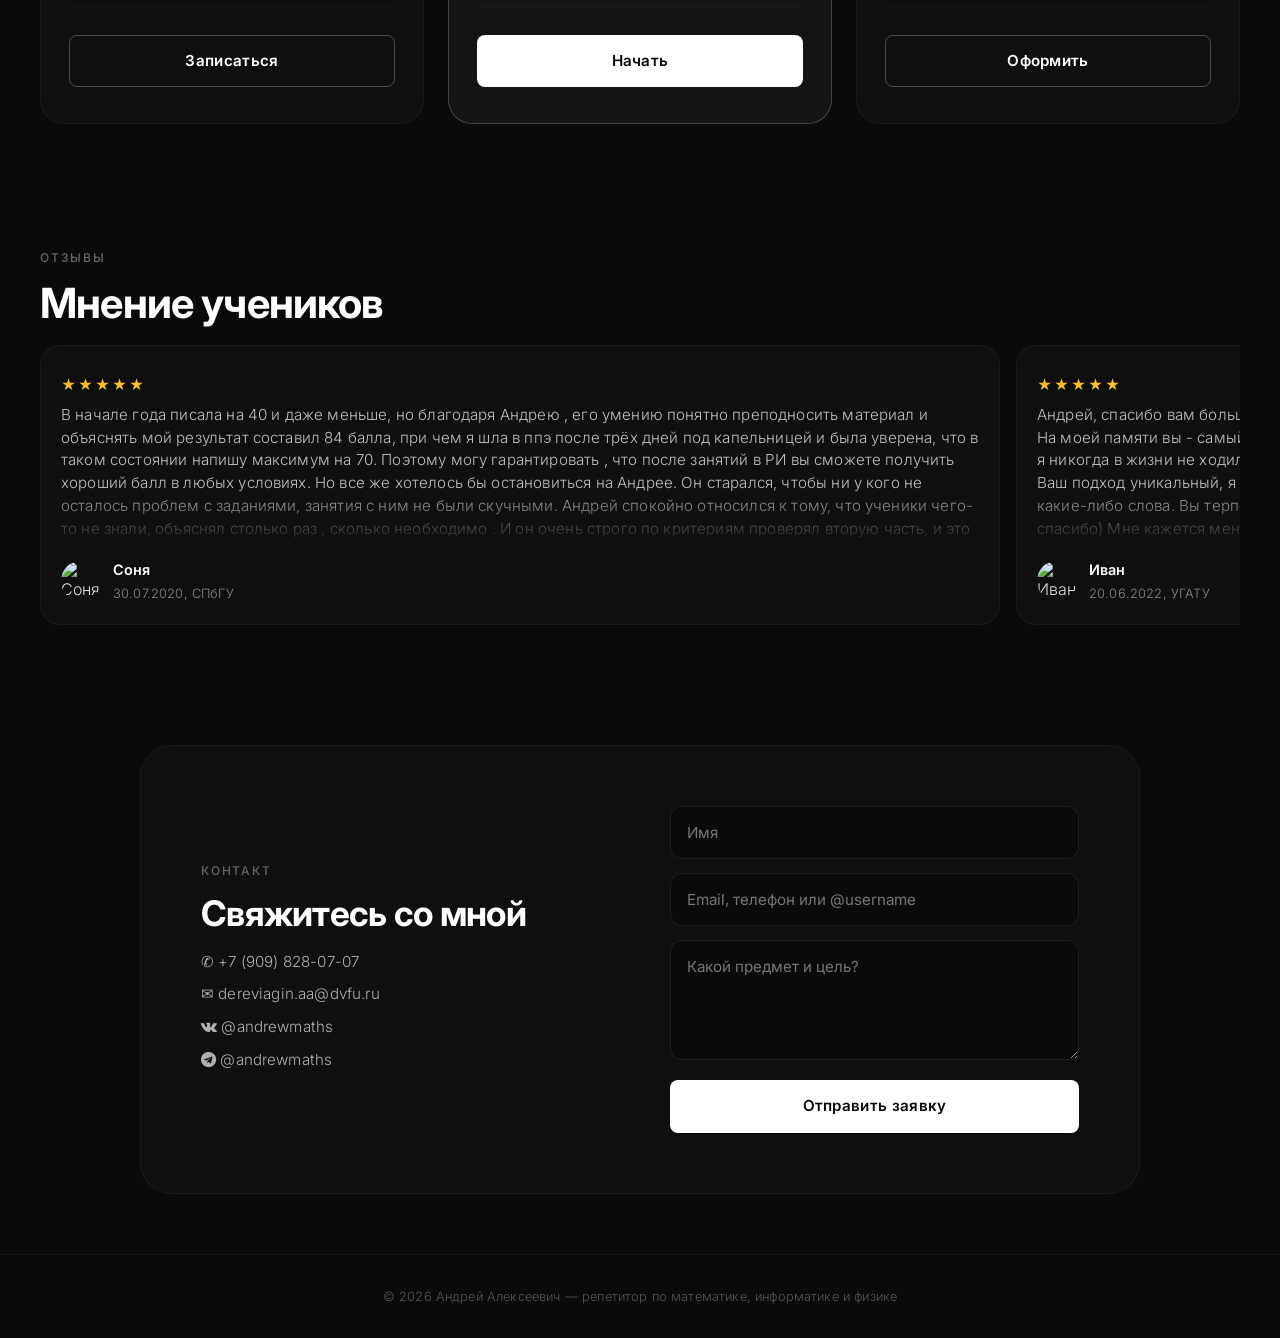
==== commit ec104b6e: "dvfu add other groups for student & landing add techclass2026 & student rename lessons" ====
--- a/index.html
+++ b/index.html
@@ -17,7 +17,7 @@
     <link rel="stylesheet" href="https://cdnjs.cloudflare.com/ajax/libs/font-awesome/4.7.0/css/font-awesome.min.css">
     <title>Андрей Алексеевич — репетитор по математике, информатике и физике | ЕГЭ</title>
     <meta name="google-site-verification" content="Z67uycMbv_BQVOqnhxDj5h13oyRwPDEn9C5eAbbLmZs" />
-    <script type="module" crossorigin src="./assets/index-ejKSCgOk.js"></script>
+    <script type="module" crossorigin src="./assets/index-1l_KgDy0.js"></script>
     <link rel="stylesheet" crossorigin href="./assets/index-C1ASloof.css">
   </head>
   <body>
